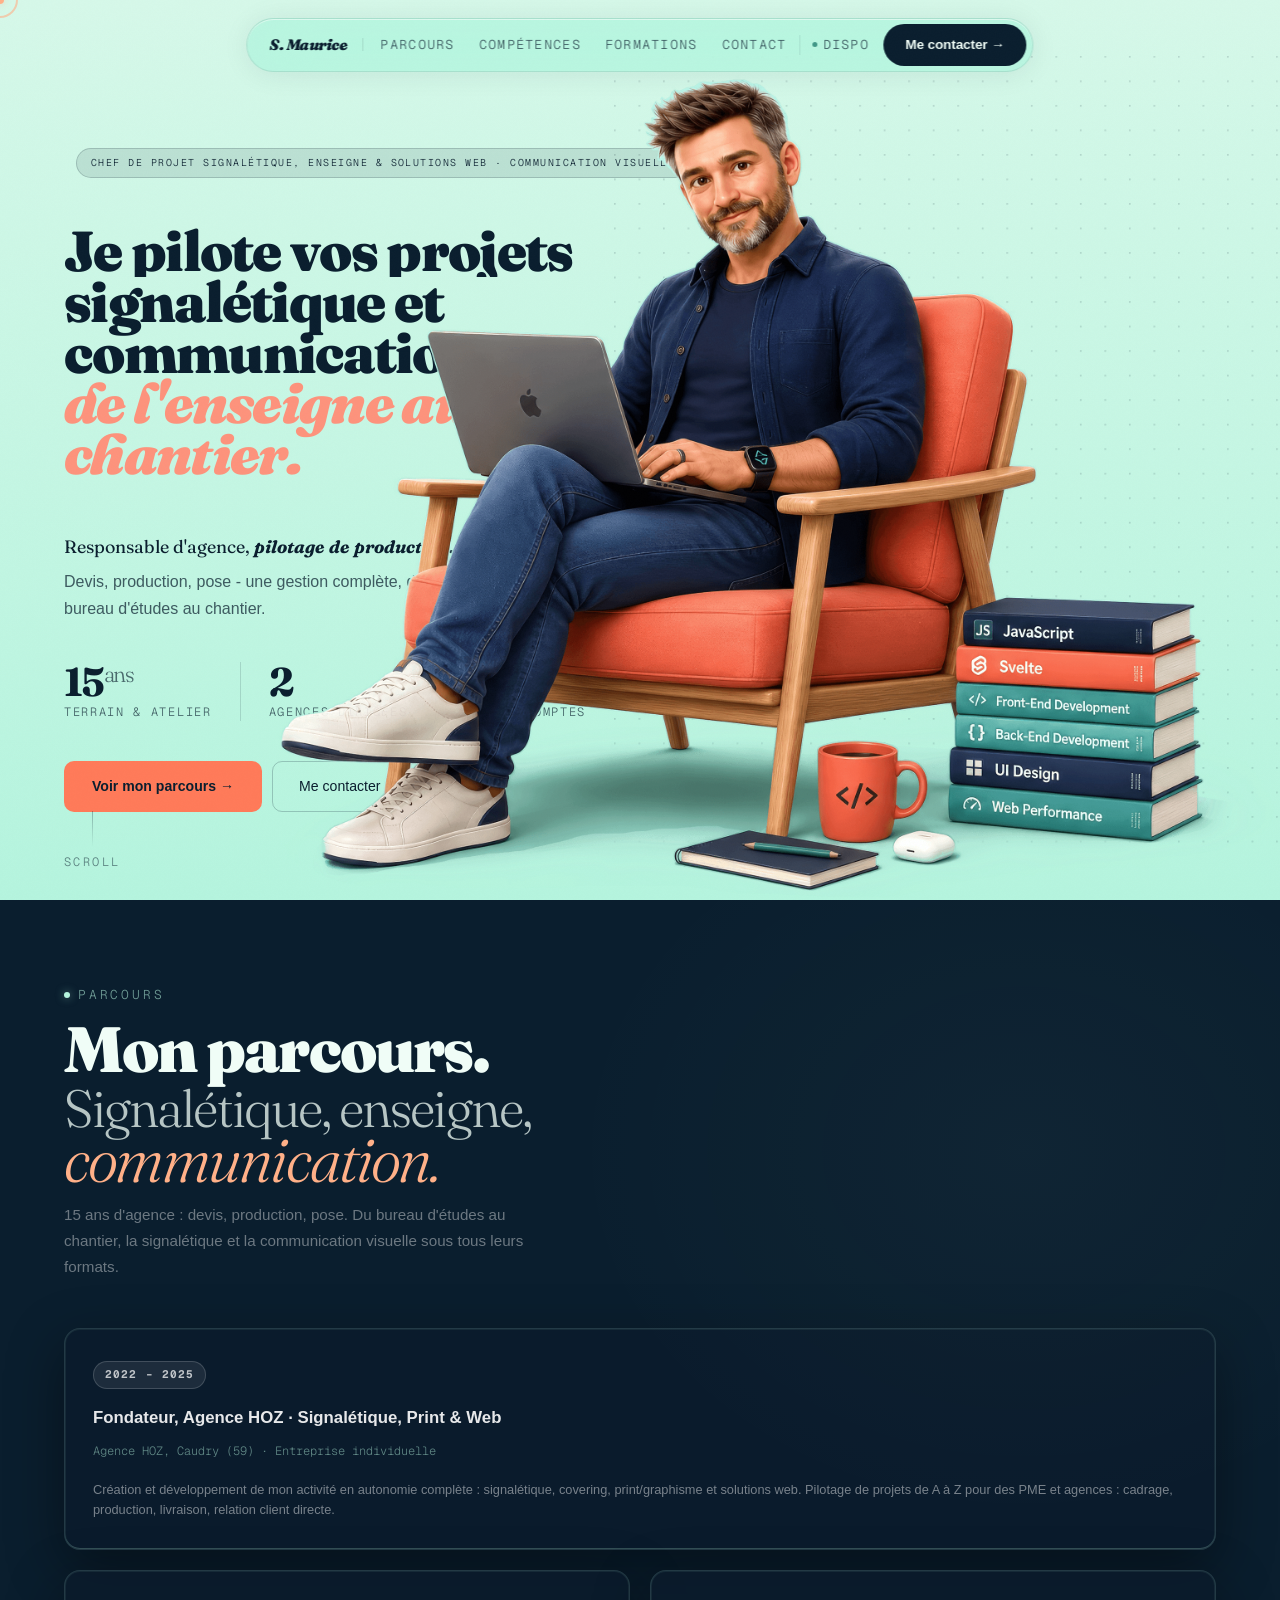
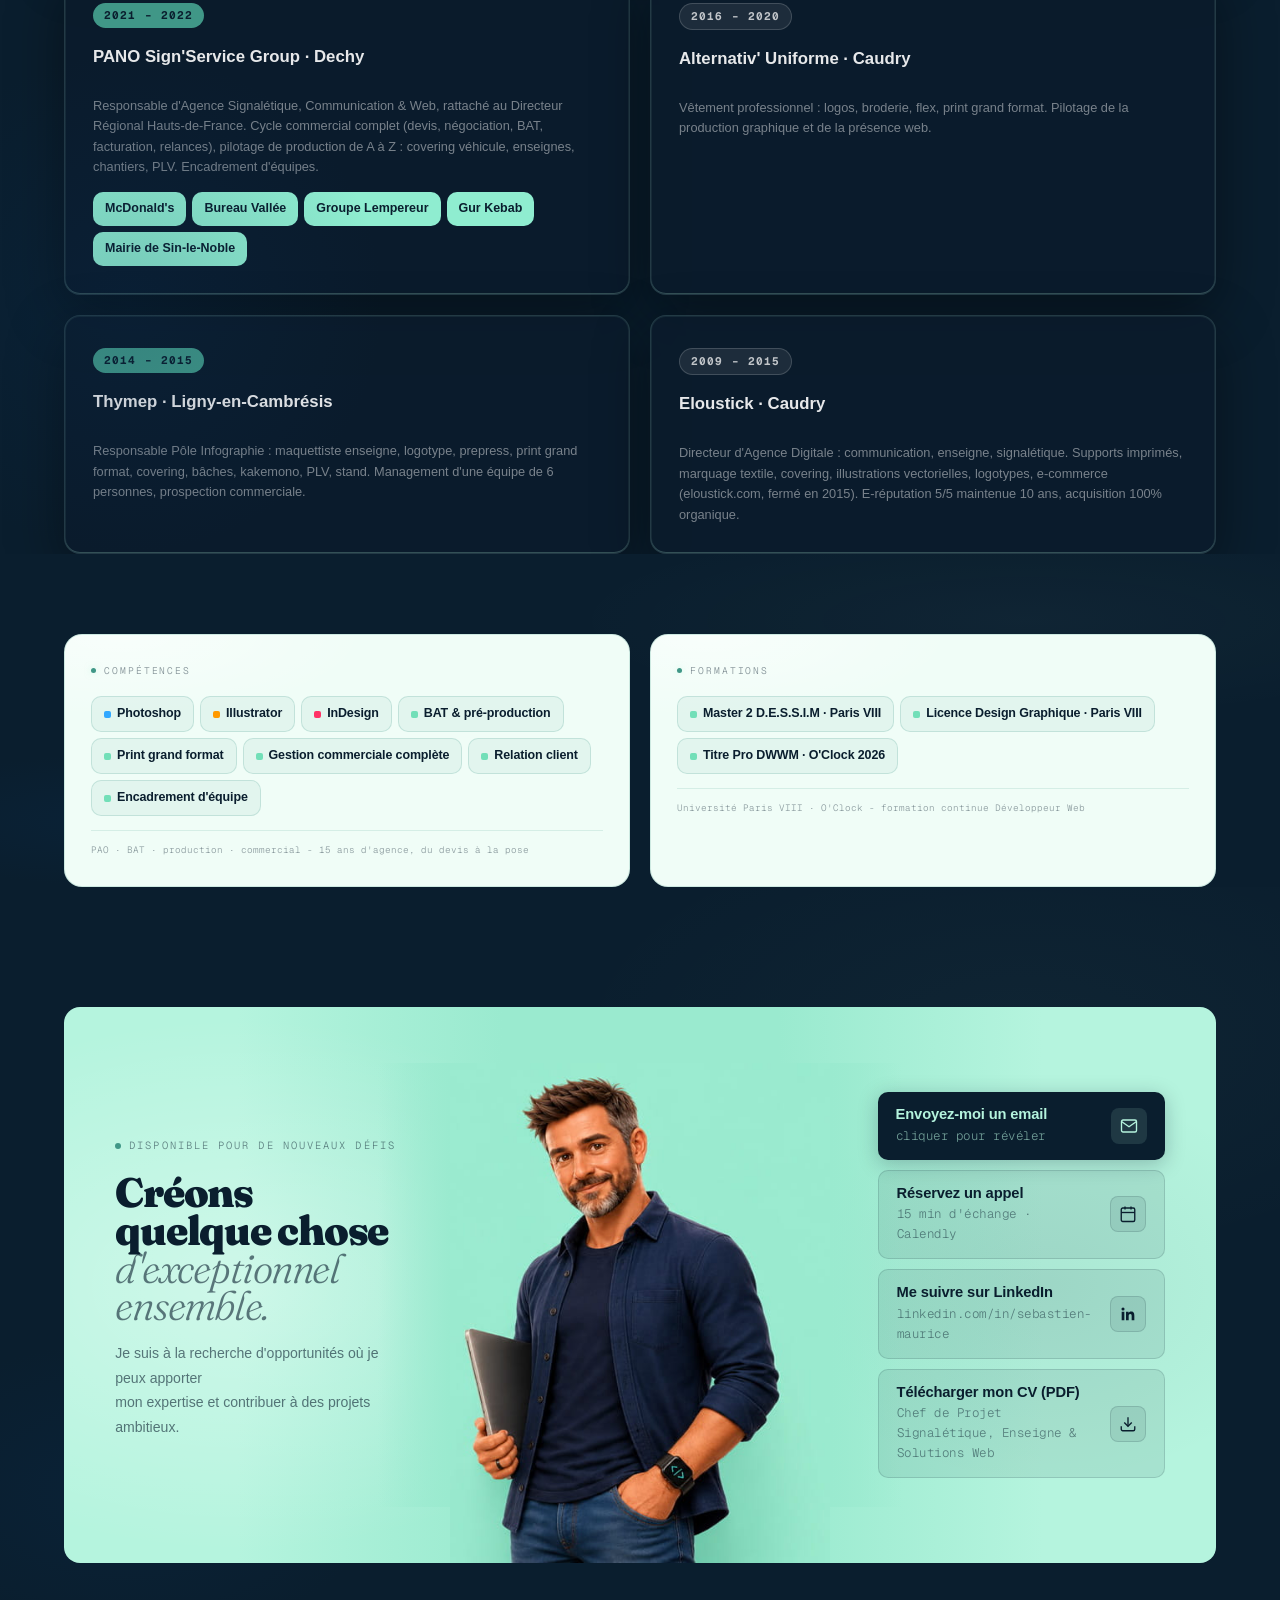
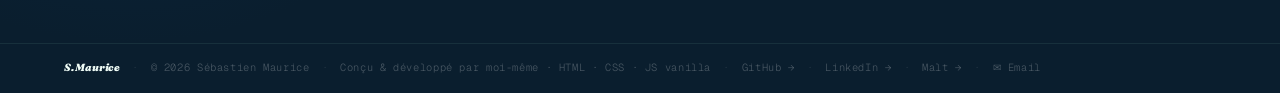
==== agence-signaletique.html @ 6d808e6e "fix: positionnement hero signaletique aligne sur pilotage/production, retrait chargé d'affaires" ====
<!DOCTYPE html>
<html lang="fr">
<head>
<meta charset="UTF-8"/>
<meta name="viewport" content="width=device-width, initial-scale=1.0"/>
<title>Sébastien Maurice · Chef de Projet Signalétique, Enseigne & Solutions Web · Communication Visuelle</title>
<meta name="description" content="Sébastien Maurice · Chef de Projet Signalétique, Enseigne & Solutions Web · Communication Visuelle"/>
<meta name="robots" content="index, follow"/>
<link rel="canonical" href="https://sebastienmaurice.github.io/agence-signaletique.html"/>
<meta property="og:type" content="website"/>
<meta property="og:url" content="https://sebastienmaurice.github.io/agence-signaletique.html"/>
<meta property="og:title" content="Sébastien Maurice · Chef de Projet Signalétique, Enseigne & Solutions Web"/>
<meta property="og:description" content="Sébastien Maurice · Chef de Projet Signalétique, Enseigne & Solutions Web · Communication Visuelle"/>
<meta property="og:image" content="https://sebastienmaurice.github.io/assets/img/hero/mint-bg-seb-dev.png"/>
<meta name="twitter:card" content="summary_large_image"/>
<meta name="twitter:title" content="Sébastien Maurice · Chef de Projet Signalétique, Enseigne & Solutions Web"/>
<meta name="twitter:description" content="Sébastien Maurice · Chef de Projet Signalétique, Enseigne & Solutions Web · Communication Visuelle"/>
<link rel="icon" type="image/x-icon" href="assets/img/favicon/favicon.ico"/>
<link rel="icon" type="image/png" sizes="32x32" href="assets/img/favicon/favicon-32x32.png"/>
<link rel="icon" type="image/png" sizes="16x16" href="assets/img/favicon/favicon-16x16.png"/>
<link rel="apple-touch-icon" sizes="180x180" href="assets/img/favicon/apple-touch-icon.png"/>
<link rel="manifest" href="assets/img/favicon/site.webmanifest"/>
<link rel="preconnect" href="https://fonts.googleapis.com"/>
<link rel="preconnect" href="https://fonts.gstatic.com" crossorigin/>
<link href="https://fonts.googleapis.com/css2?family=Fraunces:ital,opsz,wght@0,9..144,400;0,9..144,700;0,9..144,900;1,9..144,400&family=Cabinet+Grotesk:wght@400;700;900&family=Geist+Mono:wght@400;500&display=swap" rel="stylesheet"/>
<link rel="stylesheet" href="css/style.css"/>
</head>
<body>

<div id="cur"></div>
<div id="cring"></div>

<a href="#main-content" class="skip-to-content">Aller au contenu principal</a>

<nav class="sitenav" id="nav">
  <span class="nav-logo">S. Maurice</span>
  <div class="nav-sep"></div>
  <div class="nav-links" id="navLinks">
    <a href="#parcours">Parcours</a>
    <a href="#competences">Compétences</a>
    <a href="#formations">Formations</a>
    <a href="#contact">Contact</a>
  </div>
  <button class="nav-burger" id="navBurger" aria-label="Ouvrir le menu" aria-expanded="false" aria-controls="navLinks">
    <span></span><span></span><span></span>
  </button>
  <div class="nav-avail"><span class="pulse"></span>Dispo</div>
  <a href="#contact" class="nav-cta">Me contacter →</a>
</nav>

<!-- HERO -->
<section class="hero" id="top">
  <div id="main-content"></div>
  <div class="hero-inner">
    <div class="hero-l">
      <div class="hero-eyebrow">
        <span class="hero-eyebrow-dot"></span>
        <span class="hero-eyebrow-tag">Chef de Projet Signalétique, Enseigne & Solutions Web · Communication Visuelle</span>
      </div>
      <h1 class="hero-h1">
        <span class="h1-line"><span class="h1-word">Je pilote vos projets</span></span>
        <span class="h1-line"><span class="h1-word">signalétique et communication,</span></span>
        <span class="h1-line"><span class="h1-word"><em style="color:var(--color-accent-warm);font-style:italic">de l'enseigne au chantier.</em></span></span>
      </h1>
      <p class="hero-desc">
        <span class="hero-desc-lead">Responsable d'agence, <em>pilotage de production.</em></span>
        Devis, production, pose - une gestion complète, du bureau d'études au chantier.
      </p>
      <div class="hero-kpis">
        <div class="kpi"><span class="kpi-val">15<sup>ans</sup></span><span class="kpi-lbl">Terrain & atelier</span></div>
        <div class="kpi"><span class="kpi-val">2</span><span class="kpi-lbl">Agences dirigées</span></div>
        <div class="kpi"><span class="kpi-val">5<sup>+</sup></span><span class="kpi-lbl">Grands comptes</span></div>
      </div>
      <div class="hero-actions">
        <a href="#parcours" class="btn-dark">Voir mon parcours →</a>
        <a href="#contact" class="btn-outline-dark">Me contacter →</a>
      </div>
    </div>
  </div>

  <svg class="hero-circles" viewBox="0 0 760 900" xmlns="http://www.w3.org/2000/svg" preserveAspectRatio="xMidYMid meet">
    <defs><pattern id="hdots" width="28" height="28" patternUnits="userSpaceOnUse"><circle cx="1" cy="1" r=".9" fill="rgba(10,30,46,.22)"/></pattern></defs>
    <rect width="760" height="900" fill="url(#hdots)"/>
  </svg>

  <img
    src="assets/img/hero/mint-bg-seb-dev.png"
    onerror="this.src='assets/profil-seb-avril-2026.jpg'"
    alt="Sébastien Maurice, Responsable d'Agence Signalétique & Communication"
    class="hero-photo"
    fetchpriority="high"
    width="760"
    height="900"
  />
  <a href="#parcours" class="hero-scroll" aria-label="Défiler vers la section suivante"><div class="scroll-line"></div><span>Scroll</span></a>
</section>

<!-- PARCOURS -->
<section class="cv-sec" id="parcours" data-reveal>
  <div class="sec-inner">
  <div class="sec-label cv-sec-label">Parcours</div>
  <div class="cv-top">
    <div>
      <h2 class="cv-title">Mon parcours.<br><span style="font-size:.82em;font-weight:300;opacity:.75">Signalétique, enseigne,</span><br><em>communication.</em></h2>
      <p class="cv-subtitle" style="margin-top:16px">15 ans d'agence : devis, production, pose. Du bureau d'études au chantier, la signalétique et la communication visuelle sous tous leurs formats.</p>
    </div>
  </div>

  <div class="profil-bento">

    <div class="prest-card profil-bento-feature">
      <span class="prest-badge prest-badge-ink">2022 – 2025</span>
      <div class="prest-card-name">Fondateur, Agence HOZ · Signalétique, Print & Web</div>
      <div class="prest-card-sub">Agence HOZ, Caudry (59) · Entreprise individuelle</div>
      <p class="cvp-item-text" style="margin-top:10px">Création et développement de mon activité en autonomie complète : signalétique, covering, print/graphisme et solutions web. Pilotage de projets de A à Z pour des PME et agences : cadrage, production, livraison, relation client directe.</p>
    </div>

    <div class="prest-card">
      <span class="prest-badge prest-badge-mint">2021 – 2022</span>
      <div class="prest-card-name">PANO Sign'Service Group · Dechy</div>
      <p class="cvp-item-text" style="margin-top:10px">Responsable d'Agence Signalétique, Communication & Web, rattaché au Directeur Régional Hauts-de-France. Cycle commercial complet (devis, négociation, BAT, facturation, relances), pilotage de production de A à Z : covering véhicule, enseignes, chantiers, PLV. Encadrement d'équipes.</p>
      <div style="display:flex;flex-wrap:wrap;gap:6px;margin-top:14px">
        <span class="profil-account-tag">McDonald's</span><span class="profil-account-tag">Bureau Vallée</span><span class="profil-account-tag">Groupe Lempereur</span><span class="profil-account-tag">Gur Kebab</span><span class="profil-account-tag">Mairie de Sin-le-Noble</span>
      </div>
    </div>

    <div class="prest-card">
      <span class="prest-badge prest-badge-ink">2016 – 2020</span>
      <div class="prest-card-name">Alternativ' Uniforme · Caudry</div>
      <p class="cvp-item-text" style="margin-top:10px">Vêtement professionnel : logos, broderie, flex, print grand format. Pilotage de la production graphique et de la présence web.</p>
    </div>

    <div class="prest-card">
      <span class="prest-badge prest-badge-mint">2014 – 2015</span>
      <div class="prest-card-name">Thymep · Ligny-en-Cambrésis</div>
      <p class="cvp-item-text" style="margin-top:10px">Responsable Pôle Infographie : maquettiste enseigne, logotype, prepress, print grand format, covering, bâches, kakemono, PLV, stand. Management d'une équipe de 6 personnes, prospection commerciale.</p>
    </div>

    <div class="prest-card">
      <span class="prest-badge prest-badge-ink">2009 – 2015</span>
      <div class="prest-card-name">Eloustick · Caudry</div>
      <p class="cvp-item-text" style="margin-top:10px">Directeur d'Agence Digitale : communication, enseigne, signalétique. Supports imprimés, marquage textile, covering, illustrations vectorielles, logotypes, e-commerce (eloustick.com, fermé en 2015). E-réputation 5/5 maintenue 10 ans, acquisition 100% organique.</p>
    </div>

  </div>
  </div>
</section>

<!-- COMPETENCES + FORMATIONS -->
<section class="cv-sec" data-reveal>
  <div class="sec-inner">
  <div class="profil-side-by-side">
    <div class="cv-card cv-card-front" id="competences" style="grid-column:auto;grid-row:auto;">
      <div class="cvf-label">Compétences</div>
      <div class="cvf-chips">
        <span class="cvf-chip"><span class="cvf-chip-dot" style="background:#31A8FF"></span>Photoshop</span>
        <span class="cvf-chip"><span class="cvf-chip-dot" style="background:#FF9A00"></span>Illustrator</span>
        <span class="cvf-chip"><span class="cvf-chip-dot" style="background:#FF3366"></span>InDesign</span>
        <span class="cvf-chip"><span class="cvf-chip-dot" style="background:var(--mint-400)"></span>BAT & pré-production</span>
        <span class="cvf-chip"><span class="cvf-chip-dot" style="background:var(--mint-400)"></span>Print grand format</span>
        <span class="cvf-chip"><span class="cvf-chip-dot" style="background:var(--mint-400)"></span>Gestion commerciale complète</span>
        <span class="cvf-chip"><span class="cvf-chip-dot" style="background:var(--mint-400)"></span>Relation client</span>
        <span class="cvf-chip"><span class="cvf-chip-dot" style="background:var(--mint-400)"></span>Encadrement d'équipe</span>
      </div>
      <div class="cvf-note">PAO · BAT · production · commercial - 15 ans d'agence, du devis à la pose</div>
    </div>
    <div class="cv-card cv-card-front" id="formations" style="grid-column:auto;grid-row:auto;">
      <div class="cvf-label">Formations</div>
      <div class="cvf-chips">
        <span class="cvf-chip"><span class="cvf-chip-dot" style="background:var(--mint-400)"></span>Master 2 D.E.S.S.I.M · Paris VIII</span>
        <span class="cvf-chip"><span class="cvf-chip-dot" style="background:var(--mint-400)"></span>Licence Design Graphique · Paris VIII</span>
        <span class="cvf-chip"><span class="cvf-chip-dot" style="background:var(--mint-400)"></span>Titre Pro DWWM · O'Clock 2026</span>
      </div>
      <div class="cvf-note">Université Paris VIII · O'Clock - formation continue Développeur Web</div>
    </div>
  </div>
  </div>
</section>

<!-- CONTACT -->
<section class="cv-sec" data-reveal>
  <div class="sec-inner">
  <div class="cv-bottom-bar" id="contact">
    <div class="cvb-left">
      <div class="cvb-label"><span class="cvb-label-dot"></span>Disponible pour de nouveaux défis</div>
      <h2 class="cvb-title">Créons quelque chose<br><em>d'exceptionnel ensemble.</em></h2>
      <p class="cvb-desc">Je suis à la recherche d'opportunités où je peux apporter<br>mon expertise et contribuer à des projets ambitieux.</p>
    </div>
    <div class="cvb-sep-area">
      <img class="cvb-img" src="assets/img/contact/img-contact-banner.jpg" alt="Sébastien Maurice" loading="lazy">
    </div>
    <div class="cvb-cards">
      <a href="#" class="cvb-card cvb-card-mint" id="emailBtn">
        <div class="cvb-card-content"><div class="cvb-card-title">Envoyez-moi un email</div><div class="cvb-card-sub" id="emailDisplay">cliquer pour révéler</div></div>
        <div class="cvb-card-icon"><svg width="18" height="18" viewBox="0 0 24 24" fill="none" stroke="currentColor" stroke-width="1.8"><path d="M4 4h16c1.1 0 2 .9 2 2v12c0 1.1-.9 2-2 2H4c-1.1 0-2-.9-2-2V6c0-1.1.9-2 2-2z"/><polyline points="22,6 12,13 2,6"/></svg></div>
      </a>
      <a href="https://calendly.com/sebastienmaurice/prise-de-contact" target="_blank" rel="noopener" class="cvb-card cvb-card-dark">
        <div class="cvb-card-content"><div class="cvb-card-title">Réservez un appel</div><div class="cvb-card-sub">15 min d'échange · Calendly</div></div>
        <div class="cvb-card-icon"><svg width="18" height="18" viewBox="0 0 24 24" fill="none" stroke="currentColor" stroke-width="1.8"><rect x="3" y="4" width="18" height="18" rx="2"/><line x1="16" y1="2" x2="16" y2="6"/><line x1="8" y1="2" x2="8" y2="6"/><line x1="3" y1="10" x2="21" y2="10"/></svg></div>
      </a>
      <a href="https://www.linkedin.com/in/sebastien-maurice/" target="_blank" rel="noopener" class="cvb-card cvb-card-dark">
        <div class="cvb-card-content"><div class="cvb-card-title">Me suivre sur LinkedIn</div><div class="cvb-card-sub">linkedin.com/in/sebastien-maurice</div></div>
        <div class="cvb-card-icon"><svg width="18" height="18" viewBox="0 0 24 24" fill="currentColor"><path d="M20.45 20.45h-3.56v-5.57c0-1.33-.02-3.03-1.85-3.03-1.85 0-2.14 1.45-2.14 2.94v5.66H9.34V9h3.41v1.56h.05c.48-.9 1.64-1.85 3.37-1.85 3.6 0 4.27 2.37 4.27 5.46v6.28zM5.34 7.43a2.07 2.07 0 1 1 0-4.14 2.07 2.07 0 0 1 0 4.14zM7.12 20.45H3.56V9h3.56v11.45z"/></svg></div>
      </a>
      <!-- Remplacer par le CV chargé d'affaires signalétique quand il existera -->
      <a href="assets/cv/cv-sebastien-maurice-chef-de-projet.pdf" download class="cvb-card cvb-card-dark">
        <div class="cvb-card-content"><div class="cvb-card-title">Télécharger mon CV (PDF)</div><div class="cvb-card-sub">Chef de Projet Signalétique, Enseigne & Solutions Web</div></div>
        <div class="cvb-card-icon"><svg width="18" height="18" viewBox="0 0 24 24" fill="none" stroke="currentColor" stroke-width="1.8"><path d="M21 15v4a2 2 0 0 1-2 2H5a2 2 0 0 1-2-2v-4"/><polyline points="7 10 12 15 17 10"/><line x1="12" y1="15" x2="12" y2="3"/></svg></div>
      </a>
    </div>
  </div>
  </div>
</section>

<!-- FOOTER -->
<footer class="site-footer">
  <div class="ft-bottom">
    <span class="ft-logo">S. Maurice</span>
    <span class="ft-sep-dot">·</span>
    <span>© 2026 Sébastien Maurice</span>
    <span class="ft-sep-dot">·</span>
    <span>Conçu &amp; développé par moi-même · HTML · CSS · JS vanilla</span>
    <span class="ft-sep-dot">·</span>
    <a href="https://github.com/sebastienmaurice" target="_blank" rel="noopener">GitHub →</a>
    <span class="ft-sep-dot">·</span>
    <a href="https://www.linkedin.com/in/sebastien-maurice/" target="_blank" rel="noopener">LinkedIn →</a>
    <span class="ft-sep-dot">·</span>
    <a href="https://www.malt.fr/profile/semauri" target="_blank" rel="noopener">Malt →</a>
    <span class="ft-sep-dot">·</span>
    <a href="#" id="ftEmailBtn">✉ Email</a>
  </div>
</footer>

<script src="js/main.js"></script>
</body>
</html>
---- css/style.css ----
/* =============================================
   PORTFOLIO - Sébastien Maurice
   style.css - v7.3 - 2026
============================================= */

/* RESET & BASE */
*,
*::before,
*::after {
  margin: 0;
  padding: 0;
  box-sizing: border-box;
}
img,
video {
  display: block;
  max-width: 100%;
}
a {
  color: inherit;
  text-decoration: none;
}
:where(a, button, [role="button"], [tabindex]):focus-visible {
  outline: 2px solid var(--color-accent);
  outline-offset: 3px;
  border-radius: var(--r-xs);
}
.b-card:focus-visible,
.b-card-proj:focus-visible {
  outline: 1px solid var(--border-dark-hi);
  outline-offset: 2px;
}
button {
  font: inherit;
  background: none;
  border: none;
  cursor: none;
}
ul {
  list-style: none;
}
p,
li {
  cursor: auto;
}
html {
  scroll-behavior: smooth;
}
@media (prefers-reduced-motion: reduce) {
  *,
  *::before,
  *::after {
    animation-duration: 0.01ms !important;
    animation-iteration-count: 1 !important;
    transition-duration: 0.01ms !important;
    scroll-behavior: auto !important;
  }
  /* Filet de sécurité : éléments révélés au scroll restent visibles
     même sans animation (et si le JS d'observation ne s'exécute pas) */
  [data-reveal] {
    opacity: 1 !important;
    transform: none !important;
  }
}

.skip-to-content {
  position: fixed;
  top: -100px;
  left: 50%;
  transform: translateX(-50%);
  background: var(--coral-accent);
  color: var(--dark);
  font-family: var(--f-disp);
  font-size: 0.85rem;
  font-weight: 700;
  padding: 10px 24px;
  border-radius: 100px;
  z-index: 999999;
  transition: top 0.2s;
  white-space: nowrap;
}
.skip-to-content:focus {
  top: 12px;
}

:root {
  --mint-100: #d6f8e9;
  --mint-200: #b5f4de;
  --mint-300: #8fedd0;
  --mint-400: #72dfb8;
  --mint-600: #409787;
  --coral-300: #ffb088;
  --coral-400: #fd937c;
  --coral-500: #ff7a59;
  --ink-50: #f2f2f2;
  --ink-100: #fdfdfd;
  --ink-700: #0d2f47;
  --ink-800: #0d1e2d;
  --ink-900: #0a1e2e;
  --color-bg: var(--mint-200);
  --color-surface: #f0fdf7;
  --color-text: var(--ink-900);
  --color-primary: var(--mint-200);
  --color-primary-strong: var(--mint-600);
  --color-accent: var(--coral-500);
  --color-accent-soft: var(--coral-300);
  --color-accent-warm: var(--coral-400);
  --color-info: #4a90d9;
  --color-warning: #f5c842;
  --color-success: var(--mint-600);
  --color-hover: var(--mint-300);
  --color-border: rgba(10, 30, 46, 0.15);
  --surface-elev: rgba(255, 255, 255, 0.06);
  --border-dark: rgba(181, 244, 222, 0.14);
  --border-dark-hi: rgba(181, 244, 222, 0.55);
  --surface-dark-zone: var(--ink-900);
  --f-disp: "Cabinet Grotesk", sans-serif;
  --f-serif: "Fraunces", Georgia, serif;
  --f-mono: "Geist Mono", ui-monospace, monospace;
  --ease: cubic-bezier(0.16, 1, 0.3, 1);
  --d-fast: 180ms;
  --d-base: 280ms;
  --d-slow: 480ms;
  --r: 16px;
  --r-sm: 10px;
  --r-xs: 6px;
  --gap-section: 20px;
  --gap-bento: 16px;
  --stat-mint: #b5f4de;
  --stat-coral: #ffb088;
  --stat-sky: #93c5fd;
  --stat-sand: #fde68a;
  --mint: var(--color-primary);
  --mint-title: var(--mint-400);
  --coral-accent: var(--color-accent-soft);
  --dark: var(--color-text);
  --light: var(--color-surface);
  --card-bg: var(--ink-800);
  --green-accent: var(--color-success);
}
body {
  font-family: var(--f-disp);
  font-weight: 300;
  overflow-x: hidden;
  cursor: none;
  line-height: 1.6;
  background: var(--dark);
}
body::after {
  content: "";
  position: fixed;
  inset: 0;
  z-index: 9998;
  pointer-events: none;
  opacity: 0.018;
  background-image: url("data:image/svg+xml,%3Csvg xmlns='http://www.w3.org/2000/svg'%3E%3Cfilter id='n'%3E%3CfeTurbulence type='fractalNoise' baseFrequency='.72' numOctaves='4' stitchTiles='stitch'/%3E%3C/filter%3E%3Crect width='100%25' height='100%25' filter='url(%23n)'/%3E%3C/svg%3E");
  background-size: 220px;
}

/* CURSOR */
#cur,
#cring {
  position: fixed;
  top: 0;
  left: 0;
  pointer-events: none;
  border-radius: 50%;
  will-change: transform;
  z-index: 99999;
}
#cur {
  width: 8px;
  height: 8px;
  margin: -4px 0 0 -4px;
  background: var(--coral-accent);
  box-shadow: 0 0 8px rgba(255, 176, 136, 0.5);
  transition:
    width 0.15s var(--ease),
    height 0.15s var(--ease),
    background 0.2s,
    margin 0.15s var(--ease);
}
#cring {
  width: 36px;
  height: 36px;
  margin: -18px 0 0 -18px;
  border: 2px solid rgba(255, 176, 136, 0.6);
  z-index: 99998;
  transition:
    width 0.4s var(--ease),
    height 0.4s var(--ease),
    border-color 0.3s,
    margin 0.4s var(--ease);
  background: transparent;
}
#cring.near {
  width: 44px;
  height: 44px;
  margin: -22px 0 0 -22px;
  border-color: rgba(143, 237, 208, 0.55);
  background: rgba(143, 237, 208, 0.04);
}
#cring.lg {
  width: 50px;
  height: 50px;
  margin: -25px 0 0 -25px;
}
#cur.on-btn {
  background: rgba(255, 255, 255, 0.92);
  box-shadow: 0 0 10px rgba(255, 255, 255, 0.3);
  width: 10px;
  height: 10px;
  margin: -5px 0 0 -5px;
}
#cring.on-btn {
  border-color: rgba(255, 255, 255, 0.6);
}
.in-bento #cur {
  background: var(--mint);
  box-shadow: 0 0 10px rgba(181, 244, 222, 0.8);
}
.in-bento #cring {
  border-color: rgba(181, 244, 222, 0.8);
}
@media (pointer: coarse) {
  body,
  button {
    cursor: auto;
  }
  #cur,
  #cring {
    display: none;
  }
}

/* NAV */
nav.sitenav {
  position: fixed;
  top: 18px;
  left: 50%;
  transform: translateX(-50%);
  z-index: 1000;
  display: flex;
  align-items: center;
  gap: 0;
  background: rgba(181, 244, 222, 0.82);
  backdrop-filter: blur(28px) saturate(160%);
  border: 1px solid rgba(10, 30, 46, 0.1);
  border-radius: 100px;
  padding: 5px 6px 5px 22px;
  box-shadow:
    0 2px 28px rgba(10, 30, 46, 0.08),
    inset 0 1px 0 rgba(255, 255, 255, 0.5);
  white-space: nowrap;
  transition: all 320ms cubic-bezier(0.16, 1, 0.3, 1);
}
nav.sitenav.solid {
  box-shadow:
    0 8px 40px rgba(10, 30, 46, 0.12),
    inset 0 1px 0 rgba(255, 255, 255, 0.6);
  background: rgba(181, 244, 222, 0.96);
}
.nav-logo {
  font-family: var(--f-serif);
  font-weight: 900;
  font-size: 0.95rem;
  letter-spacing: -0.03em;
  margin-right: 10px;
  font-style: italic;
  color: var(--dark);
}
.nav-sep {
  width: 1px;
  height: 13px;
  background: rgba(10, 30, 46, 0.12);
  margin: 0 5px;
}
.nav-links {
  display: flex;
}
.nav-links a {
  font-family: var(--f-mono);
  font-size: 0.8rem;
  color: rgba(10, 30, 46, 0.75);
  letter-spacing: 0.1em;
  text-transform: uppercase;
  padding: 8px 12px;
  border-radius: 100px;
  transition: color 0.2s;
}
.nav-links a:hover {
  color: var(--dark);
}
.nav-avail {
  display: flex;
  align-items: center;
  gap: 6px;
  font-family: var(--f-mono);
  font-size: 0.8rem;
  color: rgba(10, 30, 46, 0.75);
  letter-spacing: 0.1em;
  text-transform: uppercase;
  padding: 0 6px 0 12px;
  border-left: 1px solid rgba(10, 30, 46, 0.1);
}
.pulse {
  width: 5px;
  height: 5px;
  border-radius: 50%;
  background: var(--green-accent);
  animation: pulse-nav 2.4s ease infinite;
  flex-shrink: 0;
}
@keyframes pulse-nav {
  0% {
    box-shadow: 0 0 0 0 rgba(64, 151, 135, 0.5);
  }
  70% {
    box-shadow: 0 0 0 6px rgba(64, 151, 135, 0);
  }
  100% {
    box-shadow: 0 0 0 0 rgba(64, 151, 135, 0);
  }
}
.nav-cta {
  font-family: var(--f-disp);
  font-size: 0.85rem;
  font-weight: 800;
  color: var(--light);
  background: var(--dark);
  padding: 10px 22px;
  border-radius: 100px;
  margin-left: 8px;
  transition:
    background 0.3s,
    transform 0.3s var(--ease),
    box-shadow 0.3s;
  letter-spacing: -0.01em;
  cursor: none;
}
.nav-cta:hover {
  background: #0d2f47;
  transform: scale(1.04);
  box-shadow: 0 8px 24px rgba(10, 30, 46, 0.28);
}
nav.sitenav .nav-logo,
nav.sitenav .nav-links a,
nav.sitenav .nav-avail,
nav.sitenav .nav-sep {
  transition: color 320ms cubic-bezier(0.16, 1, 0.3, 1), background 320ms cubic-bezier(0.16, 1, 0.3, 1), border-color 320ms cubic-bezier(0.16, 1, 0.3, 1);
}
nav.sitenav .nav-cta {
  transition: background 320ms cubic-bezier(0.16, 1, 0.3, 1), color 320ms cubic-bezier(0.16, 1, 0.3, 1), box-shadow 320ms cubic-bezier(0.16, 1, 0.3, 1), transform 0.3s var(--ease);
}
/* ── Nav adaptive · section bg ── */
nav.sitenav.nav-on-dark {
  background: rgba(10, 30, 46, 0.72);
  backdrop-filter: blur(28px) saturate(160%);
  border-color: rgba(181, 244, 222, 0.12);
  box-shadow:
    0 2px 28px rgba(0, 0, 0, 0.28),
    inset 0 1px 0 rgba(181, 244, 222, 0.07);
}
nav.sitenav.nav-on-dark .nav-logo,
nav.sitenav.nav-on-dark .nav-links a,
nav.sitenav.nav-on-dark .nav-avail {
  color: var(--mint-300);
}
nav.sitenav.nav-on-dark .nav-links a:hover {
  color: var(--mint-200);
}
nav.sitenav.nav-on-dark .nav-sep {
  background: rgba(143, 237, 208, 0.2);
}
nav.sitenav.nav-on-dark .nav-avail {
  border-left-color: rgba(143, 237, 208, 0.2);
}
nav.sitenav.nav-on-dark .nav-cta {
  background: var(--mint-400);
  color: var(--ink-900);
  box-shadow: 0 4px 16px rgba(114, 223, 184, 0.25);
}
nav.sitenav.nav-on-dark .nav-cta:hover {
  background: var(--mint-300);
  box-shadow: 0 8px 24px rgba(114, 223, 184, 0.4);
}

/* ── Nav burger (mobile) ── */
.nav-burger {
  display: none;
  flex-direction: column;
  justify-content: center;
  align-items: center;
  gap: 4px;
  width: 34px;
  height: 34px;
  background: none;
  border: none;
  cursor: pointer;
  position: relative;
  margin: 0 2px;
}
.nav-burger span {
  display: block;
  width: 18px;
  height: 2px;
  border-radius: 2px;
  background: rgba(10, 30, 46, 0.75);
  transition: transform 0.3s var(--ease), opacity 0.2s, background 320ms cubic-bezier(0.16, 1, 0.3, 1);
}
nav.sitenav.nav-on-dark .nav-burger span {
  background: var(--mint-300);
}
nav.sitenav.nav-open .nav-burger span:nth-child(1) {
  transform: translateY(6px) rotate(45deg);
}
nav.sitenav.nav-open .nav-burger span:nth-child(2) {
  opacity: 0;
}
nav.sitenav.nav-open .nav-burger span:nth-child(3) {
  transform: translateY(-6px) rotate(-45deg);
}
@keyframes navPanelIn {
  from {
    opacity: 0;
    transform: translateX(-50%) translateY(-8px);
  }
  to {
    opacity: 1;
    transform: translateX(-50%) translateY(0);
  }
}

/* HERO */
.hero {
  min-height: 100svh;
  position: relative;
  overflow: hidden;
  display: flex;
  align-items: stretch;
  background: linear-gradient(180deg, #d6f8e9 0%, #b5f4de 100%);
}
.hero-inner {
  width: 100%;
  max-width: 1600px;
  margin: 0 auto;
  display: grid;
  grid-template-columns: 48% 52%;
  position: relative;
  z-index: 1;
  padding: 0 0 0 clamp(24px, 5vw, 80px);
}
.hero-l {
  display: flex;
  flex-direction: column;
  justify-content: center;
  padding: 140px clamp(20px, 2vw, 40px) 80px 0;
  position: relative;
  z-index: 2;
}
.hero-eyebrow {
  display: flex;
  align-items: center;
  gap: 12px;
  margin-bottom: 48px;
  opacity: 0;
  animation: h-fadeUp 0.8s var(--ease) 0.08s forwards;
}
.hero-eyebrow-tag {
  font-family: var(--f-mono);
  font-size: 0.62rem;
  letter-spacing: 0.15em;
  text-transform: uppercase;
  color: var(--dark);
  padding: 6px 14px;
  background: rgba(10, 30, 46, 0.1);
  border: 1px solid rgba(10, 30, 46, 0.18);
  border-radius: 100px;
  white-space: nowrap;
}
.hero-eyebrow-dot {
  width: 6px;
  height: 6px;
  border-radius: 50%;
  background: var(--green-accent);
  box-shadow: 0 0 0 0 rgba(64, 151, 135, 0.5);
  animation: pulse-nav 2.4s ease infinite;
}
.hero-h1 {
  font-family: var(--f-serif);
  font-size: clamp(2.6rem, 4.4vw, 5.8rem);
  font-weight: 900;
  line-height: 0.9;
  letter-spacing: -0.03em;
  margin-bottom: 28px;
  color: var(--dark);
}
.hero-subhead-bar {
  display: block;
  width: 44px;
  height: 3px;
  background: var(--color-accent);
  border-radius: 2px;
  margin-top: 16px;
}
.h1-line {
  display: block;
  overflow: hidden;
}
.h1-word {
  display: inline-block;
  transform: translateY(110%);
  opacity: 0;
  animation: h-slideUp 0.9s var(--ease) forwards;
}
.h1-line:nth-child(1) .h1-word {
  animation-delay: 0.2s;
}
.h1-line:nth-child(2) .h1-word {
  animation-delay: 0.32s;
}
.h1-line:nth-child(3) .h1-word {
  animation-delay: 0.44s;
}
.hero-subhead {
  font-family: var(--f-serif);
  font-size: clamp(1.6rem, 2.6vw, 2.8rem);
  font-weight: 400;
  font-style: normal;
  color: var(--dark);
  margin-bottom: 0;
  opacity: 0;
  animation: h-fadeUp 0.8s var(--ease) 0.52s forwards;
}
.hero-subhead em {
  font-style: italic;
  font-weight: 300;
}
.hero-desc {
  font-family: var(--f-disp);
  font-size: 1rem;
  font-weight: 300;
  color: rgba(10, 30, 46, 0.72);
  line-height: 1.7;
  max-width: 400px;
  margin-top: 24px;
  margin-bottom: 40px;
  opacity: 0;
  animation: h-fadeUp 0.8s var(--ease) 0.62s forwards;
}
.hero-desc-lead {
  font-family: var(--f-serif);
  font-size: clamp(1.05rem, 1.4vw, 1.25rem);
  font-weight: 400;
  color: var(--dark);
  display: block;
  margin-bottom: 6px;
}
.hero-desc strong {
  font-weight: 700;
  color: var(--dark);
}
.hero-desc-lead em {
  font-style: italic;
  font-weight: 700;
}
@keyframes h-slideUp {
  to {
    transform: translateY(0);
    opacity: 1;
  }
}
@keyframes h-fadeUp {
  from {
    transform: translateY(14px);
    opacity: 0;
  }
  to {
    transform: translateY(0);
    opacity: 1;
  }
}
.hero-kpis {
  display: flex;
  align-items: stretch;
  margin-bottom: 40px;
  opacity: 0;
  animation: h-fadeUp 0.8s var(--ease) 0.38s forwards;
}
.kpi {
  display: flex;
  flex-direction: column;
  gap: 2px;
  padding: 0 28px 0 0;
}
.kpi + .kpi {
  padding-left: 28px;
  border-left: 1px solid rgba(10, 30, 46, 0.14);
}
.kpi-val {
  font-family: var(--f-serif);
  font-size: 2.5rem;
  font-weight: 700;
  line-height: 1;
  letter-spacing: -0.04em;
  color: var(--dark);
}
.kpi-val sup {
  font-size: 0.55em;
  color: rgba(10, 30, 46, 0.65);
  vertical-align: super;
  font-weight: 300;
}
.kpi-lbl {
  font-family: var(--f-mono);
  font-size: 0.75rem;
  color: rgba(10, 30, 46, 0.7);
  letter-spacing: 0.14em;
  text-transform: uppercase;
  line-height: 1.4;
}
.hero-actions {
  display: flex;
  gap: 10px;
  flex-wrap: wrap;
  align-items: center;
  opacity: 0;
  animation: h-fadeUp 0.8s var(--ease) 0.66s forwards;
}
.btn-dark {
  display: inline-flex;
  align-items: center;
  gap: 10px;
  font-family: var(--f-disp);
  font-size: 0.88rem;
  font-weight: 700;
  padding: 14px 28px;
  background: var(--color-accent);
  color: var(--ink-900);
  border-radius: var(--r-sm);
  cursor: none;
  position: relative;
  overflow: hidden;
  transition:
    transform 0.35s var(--ease),
    box-shadow 0.35s;
}
.btn-dark:hover {
  transform: translateY(-3px);
  box-shadow: 0 14px 44px rgba(255, 122, 89, 0.35);
}
.btn-outline-dark {
  display: inline-flex;
  align-items: center;
  gap: 9px;
  font-family: var(--f-disp);
  font-size: 0.88rem;
  font-weight: 500;
  padding: 13px 26px;
  background: transparent;
  color: var(--dark);
  border: 1.5px solid rgba(10, 30, 46, 0.22);
  border-radius: var(--r-sm);
  cursor: none;
  transition:
    border-color 0.3s,
    background 0.3s,
    transform 0.3s var(--ease);
}
.btn-outline-dark:hover {
  border-color: var(--dark);
  background: rgba(10, 30, 46, 0.07);
  transform: translateY(-3px);
  box-shadow: 0 14px 44px rgba(10, 30, 46, 0.12);
}
.hero-circles {
  position: absolute;
  top: 0;
  right: 0;
  width: 52%;
  height: 100%;
  z-index: 0;
  pointer-events: none;
  opacity: 1;
  overflow: visible;
}
.hero-photo {
  position: absolute;
  bottom: 0;
  right: 0;
  height: calc(100svh - 70px);
  width: auto;
  max-width: none;
  object-fit: contain;
  object-position: bottom right;
  filter: contrast(1.02) saturate(0.92) brightness(1.02);
  z-index: 3;
  pointer-events: none;
  animation: h-photoIn 1.2s var(--ease) 0.25s both;
}
@keyframes h-photoIn {
  from {
    opacity: 0;
    transform: translateY(20px);
  }
  to {
    opacity: 1;
    transform: translateY(0);
  }
}
.hero-float {
  position: absolute;
  z-index: 3;
  font-family: var(--f-mono);
  font-size: 0.72rem;
  color: rgba(10, 30, 46, 0.75);
  line-height: 1.8;
  animation: h-fadeUp 1s var(--ease) both;
  pointer-events: none;
}
.hero-float .kw {
  color: #0a5a2a;
  font-weight: 500;
}
.hero-float .str {
  color: #0a4a6e;
}
.hero-float-icon {
  position: absolute;
  z-index: 3;
  font-family: var(--f-mono);
  font-weight: 600;
  font-size: 0.8rem;
  color: rgba(10, 30, 46, 0.7);
  padding: 6px 12px;
  border-radius: 8px;
  background: rgba(255, 255, 255, 0.25);
  animation: h-fadeUp 1s var(--ease) both;
  pointer-events: none;
}
.hero-scroll {
  position: absolute;
  bottom: 28px;
  left: clamp(24px, 5vw, 80px);
  display: flex;
  flex-direction: column;
  align-items: center;
  gap: 6px;
  font-family: var(--f-mono);
  font-size: 0.75rem;
  letter-spacing: 0.2em;
  text-transform: uppercase;
  color: rgba(10, 30, 46, 0.55);
  text-decoration: none;
  z-index: 5;
  animation: h-fadeUp 1s var(--ease) 1.1s both;
  transition: color 0.2s, gap 0.2s;
}
.hero-scroll:hover {
  color: rgba(10, 30, 46, 0.85);
  gap: 10px;
}
.scroll-line {
  width: 1px;
  height: 36px;
  background: linear-gradient(to bottom, rgba(10, 30, 46, 0.3), transparent);
  animation: scroll-drop 1.8s ease-in-out infinite;
}
@keyframes scroll-drop {
  0% {
    transform: scaleY(0);
    transform-origin: top;
  }
  50% {
    transform: scaleY(1);
    transform-origin: top;
  }
  51% {
    transform-origin: bottom;
  }
  100% {
    transform: scaleY(0);
    transform-origin: bottom;
  }
}

/* BENTO */
.bento-section {
  position: relative;
  width: 100%;
  min-height: 100vh;
  height: auto;
  display: flex;
  flex-direction: column;
  overflow: visible;
  background: linear-gradient(180deg, #0f2d45 0%, #0c2538 100%);
}
.bento-section {
  --bg: var(--color-text);
  --accent: var(--color-primary);
  --text: var(--color-surface);
  --text-muted: #7a9aaf;
  --text-dim: #4d6a7e;
  --card-bg: rgba(11, 28, 44, 0.8);
  --radius: var(--r);
  --gap: var(--gap-bento);
  --tag-bg: rgba(181, 244, 222, 0.18);
  --tag-border: rgba(181, 244, 222, 0.38);
  color: var(--text);
  font-family: var(--f-disp);
}
.b-inner {
  position: relative;
  z-index: 1;
  width: 100%;
  max-width: 1600px;
  margin: 0 auto;
  display: flex;
  flex-direction: column;
  padding: 56px clamp(24px, 5vw, 80px) 60px;
  gap: var(--gap);
}
.b-top-zone {
  display: grid;
  grid-template-columns: 1fr 1.18fr;
  gap: var(--gap);
  min-height: 520px;
}
.b-left-col {
  display: flex;
  flex-direction: column;
  gap: var(--gap);
}
.b-mini-bento {
  flex: 1;
  display: grid;
  grid-template-columns: 1fr 1fr;
  grid-template-rows: 160px 1fr;
  gap: var(--gap);
  min-height: 340px;
}
.b-bottom-row {
  position: relative;
  height: 320px;
  flex-shrink: 0;
  overflow: hidden;
}
.b-carousel-track-wrap {
  width: 100%;
  height: 100%;
  overflow: hidden;
  border-radius: var(--radius);
}
.b-carousel-track {
  display: flex;
  gap: var(--gap);
  height: 100%;
  transition: transform 0.55s cubic-bezier(0.16, 1, 0.3, 1);
  will-change: transform;
}
.b-carousel-track .b-card-proj {
  flex: 0 0 calc(25% - 12px);
  min-width: calc(25% - 12px);
  height: 100%;
}
.b-carousel-nav {
  position: absolute;
  top: 50%;
  transform: translateY(-50%);
  z-index: 10;
  display: flex;
  align-items: center;
  justify-content: center;
  width: 36px;
  height: 36px;
  border-radius: 50%;
  background: rgba(10, 20, 32, 0.75);
  backdrop-filter: blur(12px);
  border: 1px solid rgba(181, 244, 222, 0.22);
  color: var(--accent);
  cursor: pointer;
  transition:
    background 0.2s,
    border-color 0.2s,
    transform 0.2s;
  font-size: 13px;
}
.b-carousel-nav::after {
  content: "";
  position: absolute;
  inset: -4px;
}
.b-carousel-nav:hover {
  background: rgba(181, 244, 222, 0.15);
  border-color: rgba(181, 244, 222, 0.5);
  transform: translateY(-50%) scale(1.08);
}
.b-carousel-nav:disabled {
  opacity: 0.25;
  pointer-events: none;
  display: none;
}
.b-carousel-prev {
  left: 10px;
}
.b-carousel-next {
  right: 10px;
}
.b-carousel-dots {
  display: none;
  position: absolute;
  bottom: 10px;
  left: 50%;
  transform: translateX(-50%);
  gap: 5px;
  z-index: 10;
}
.b-carousel-dot {
  width: 5px;
  height: 5px;
  border-radius: 50%;
  background: rgba(181, 244, 222, 0.25);
  border: none;
  padding: 0;
  cursor: pointer;
  transition:
    background 0.2s,
    transform 0.2s;
}
.b-carousel-dot.active {
  background: var(--accent);
  transform: scale(1.3);
}
.b-header-row {
  display: flex;
  align-items: center;
  justify-content: space-between;
  flex-shrink: 0;
  opacity: 0;
  animation: b-fadeUp 0.5s 0.05s cubic-bezier(0.23, 1, 0.32, 1) forwards;
}
.b-section-label {
  display: inline-flex;
  align-items: center;
  gap: 8px;
  font-family: var(--f-mono);
  font-size: 11px;
  font-weight: 500;
  letter-spacing: 0.2em;
  text-transform: uppercase;
  color: var(--accent);
}
.b-section-label::before {
  content: "";
  width: 6px;
  height: 6px;
  border-radius: 50%;
  background: var(--accent);
  box-shadow: 0 0 8px var(--accent);
  flex-shrink: 0;
  animation: b-pulse-dot 2.5s ease-in-out infinite;
}
@keyframes b-pulse-dot {
  0%,
  100% {
    opacity: 1;
  }
  50% {
    box-shadow: 0 0 13px rgba(181, 244, 222, 0.7);
    opacity: 0.8;
  }
}
.b-name-sig {
  font-family: var(--f-mono);
  font-size: 11px;
  letter-spacing: 0.14em;
  text-transform: uppercase;
  color: var(--text-muted);
  display: flex;
  align-items: center;
  gap: 8px;
}
.b-name-sig::before {
  content: "";
  width: 20px;
  height: 1px;
  background: rgba(181, 244, 222, 0.2);
}
.b-hero-row {
  flex-shrink: 0;
  opacity: 0;
  animation: b-fadeUp 0.55s 0.12s cubic-bezier(0.23, 1, 0.32, 1) forwards;
}
.b-hero-title {
  font-family: var(--f-serif);
  font-size: clamp(36px, 4.5vw, 72px);
  font-weight: 900;
  line-height: 1.01;
  letter-spacing: -0.028em;
  color: var(--text);
}
.b-hero-title em {
  font-style: normal;
  color: var(--coral-accent);
}
.b-hero-subtitle {
  font-family: var(--f-disp);
  font-size: 14px;
  color: var(--text-muted);
  line-height: 1.65;
  margin-top: 6px;
  max-width: 360px;
  font-weight: 400;
}
.b-card {
  position: relative;
  border-radius: var(--radius);
  overflow: hidden;
  backdrop-filter: blur(14px) saturate(1.2);
  background: var(--card-bg);
  border: 1px solid rgba(181, 244, 222, 0.14);
  box-shadow:
    0 0 0 1px rgba(181, 244, 222, 0.07) inset,
    0 -1px 0 rgba(181, 244, 222, 0.22) inset,
    0 18px 56px rgba(0, 0, 0, 0.44);
  transition:
    transform 0.28s cubic-bezier(0.23, 1, 0.32, 1),
    box-shadow 0.28s,
    border-color 0.28s;
  --gx: 50%;
  --gy: 50%;
  opacity: 0;
  animation: b-fadeUp 0.6s cubic-bezier(0.23, 1, 0.32, 1) forwards;
}
.b-card::before {
  content: "";
  position: absolute;
  inset: 0;
  border-radius: var(--radius);
  background: radial-gradient(
    ellipse 120px 80px at var(--gx) var(--gy),
    rgba(181, 244, 222, 0.1) 0%,
    transparent 70%
  );
  pointer-events: none;
  z-index: 0;
  transition: opacity 0.4s;
  opacity: 0;
}
.b-card:hover::before {
  opacity: 1;
}
.b-card:hover {
  transform: translateY(-5px) scale(1.014);
  border-color: rgba(181, 244, 222, 0.55);
  box-shadow:
    0 0 0 1px rgba(181, 244, 222, 0.55),
    0 -1px 0 rgba(181, 244, 222, 0.7) inset,
    0 28px 80px rgba(0, 0, 0, 0.55),
    0 0 32px rgba(181, 244, 222, 0.1);
}
@keyframes b-fadeUp {
  from {
    opacity: 0;
    transform: translateY(18px);
  }
  to {
    opacity: 1;
    transform: translateY(0);
  }
}
.b-card-mini1,
.b-card-mini2 {
  display: flex;
  gap: 12px;
  padding: 10px 15px;
}
.b-card-mini1 {
  align-items: center;
}
.b-card-mini2 {
  flex-direction: column;
  align-items: flex-start;
  justify-content: space-between;
  gap: 0;
  padding: 14px 15px 12px;
}
.b-card-mini1 {
  animation-delay: 0.22s;
}
.b-card-mini2 {
  animation-delay: 0.28s;
}
.b-card-mini2 {
  background: var(--coral-500);
  border-color: rgba(255,255,255,0.18);
}
.b-card-mini2 .b-mini-num { color: var(--ink-900); }
.b-card-mini2 .b-mini-label { color: var(--ink-900); }
.b-card-mini2 .b-mini-icon {
  background: rgba(255,255,255,0.18);
  border-color: rgba(255,255,255,0.28);
  color: #fff;
}
.b-card-mini2::before {
  display: none;
}
.b-mini2-top {
  display: flex;
  align-items: center;
  gap: 10px;
}
.b-mini2-cta {
  font-family: var(--f-mono);
  font-size: 10px;
  letter-spacing: 0.06em;
  color: rgba(255,255,255,0.75);
  text-decoration: none;
  display: inline-flex;
  align-items: center;
  gap: 5px;
  margin-top: 10px;
  transition: color 0.18s, gap 0.18s;
}
.b-mini2-cta:hover {
  color: var(--ink-900);
  gap: 8px;
}
.b-card-mini2:hover {
  border-color: rgba(255,255,255,0.55);
  box-shadow:
    0 0 0 1px rgba(255,255,255,0.4),
    0 -1px 0 rgba(255,255,255,0.35) inset,
    0 28px 80px rgba(0,0,0,0.45);
}
.b-mini-icon {
  width: 32px;
  height: 32px;
  flex-shrink: 0;
  border-radius: 9px;
  background: rgba(181, 244, 222, 0.09);
  border: 1px solid rgba(181, 244, 222, 0.16);
  display: flex;
  align-items: center;
  justify-content: center;
  color: var(--accent);
}
.b-mini-num {
  font-family: var(--f-serif);
  font-size: 20px;
  font-weight: 700;
  color: var(--text);
  line-height: 1;
}
.b-mini-label {
  font-family: var(--f-mono);
  font-size: 12px;
  color: var(--text-muted);
  margin-top: 1px;
}
.b-card-skills {
  display: flex;
  flex-direction: column;
  justify-content: space-between;
  padding: 15px 15px 13px;
  animation-delay: 0.32s;
}
.b-card-skills-header {
  display: flex;
  align-items: center;
  justify-content: space-between;
}
.b-card-skills-title {
  font-family: var(--f-disp);
  font-size: 14px;
  font-weight: 700;
  letter-spacing: -0.01em;
}
.b-bar-icon {
  display: flex;
  align-items: flex-end;
  gap: 2px;
}
.b-bar-icon span {
  display: block;
  width: 3px;
  border-radius: 2px;
  background: var(--accent);
  opacity: 0.6;
}
.b-icons-grid {
  display: grid;
  grid-template-columns: repeat(4, 1fr);
  gap: 7px;
  margin-top: 10px;
}
.b-tech-icon {
  aspect-ratio: 1;
  border-radius: 12px;
  display: flex;
  align-items: center;
  justify-content: center;
  border: 1px solid rgba(255, 255, 255, 0.07);
  background: rgba(255, 255, 255, 0.04);
}
.b-tech-icon svg {
  width: 26px;
  height: 26px;
}
.b-card-skills-footer {
  font-family: var(--f-mono);
  font-size: 10.5px;
  color: var(--accent);
  display: flex;
  align-items: center;
  gap: 6px;
  cursor: pointer;
  margin-top: 8px;
  opacity: 0.85;
  transition: opacity 0.2s;
}
.b-card-skills-footer:hover {
  opacity: 1;
}
.b-card-value {
  background: linear-gradient(145deg, var(--mint-200) 0%, var(--mint-300) 100%);
  box-shadow:
    0 0 0 1px rgba(255, 255, 255, 0.25),
    0 18px 50px rgba(181, 244, 222, 0.18),
    0 4px 0 rgba(255, 255, 255, 0.2) inset;
  border: 1px solid rgba(255, 255, 255, 0.28);
  display: flex;
  flex-direction: column;
  justify-content: space-between;
  padding: 14px 16px 13px;
  color: var(--color-text);
  overflow: hidden;
  animation-delay: 0.36s;
}
.b-card-value::before {
  display: none;
}
.b-card-value:hover {
  transform: translateY(-6px) scale(1.016);
}
.b-card-value::after {
  content: "";
  position: absolute;
  inset: 0;
  background: radial-gradient(
    ellipse 80% 60% at 80% 20%,
    rgba(255, 255, 255, 0.18) 0%,
    transparent 60%
  );
  pointer-events: none;
}
.b-value-tag {
  display: inline-flex;
  align-items: center;
  background: rgba(5, 25, 42, 0.12);
  border: 1px solid rgba(5, 25, 42, 0.09);
  border-radius: 30px;
  padding: 3px 9px;
  font-family: var(--f-mono);
  font-size: 11px;
  font-weight: 500;
  letter-spacing: 0.14em;
  text-transform: uppercase;
  width: fit-content;
  position: relative;
  z-index: 1;
}
.b-value-title {
  font-family: var(--f-disp);
  font-size: clamp(16px, 1.8vw, 23px);
  font-weight: 900;
  line-height: 1.12;
  letter-spacing: -0.022em;
  color: var(--color-text);
  margin-top: 3px;
  position: relative;
  z-index: 1;
}
.b-value-desc {
  font-size: 13px;
  line-height: 1.55;
  color: rgba(5, 25, 42, 0.7);
  margin-top: 3px;
  position: relative;
  z-index: 1;
}
.b-value-avail {
  display: flex;
  align-items: center;
  gap: 7px;
  font-family: var(--f-mono);
  font-size: 10px;
  font-weight: 500;
  color: var(--color-text);
  position: relative;
  z-index: 1;
}
.b-avail-dot {
  width: 6px;
  height: 6px;
  border-radius: 50%;
  background: var(--green-accent);
  animation: b-pulse-avail 2.2s ease-in-out infinite;
}
@keyframes b-pulse-avail {
  0%,
  100% {
    box-shadow: 0 0 4px rgba(64, 151, 135, 0.7);
  }
  50% {
    box-shadow: 0 0 10px rgba(64, 151, 135, 1);
  }
}
.b-card-project-hero {
  display: flex;
  flex-direction: column;
  justify-content: flex-end;
  padding: 24px 24px 20px;
  background: linear-gradient(150deg, #0d2740 0%, #091d2e 100%);
  overflow: hidden;
  position: relative;
  border-radius: var(--radius);
  border: 1px solid rgba(181, 244, 222, 0.18);
  animation-delay: 0.18s;
}
.b-card-project-hero::before {
  display: none;
}
.b-card-project-hero:hover {
  transform: none;
  border-color: rgba(181, 244, 222, 0.55);
  box-shadow:
    0 0 0 1px rgba(181, 244, 222, 0.55),
    0 30px 80px rgba(0, 0, 0, 0.55);
}
.b-hero-img-oblique {
  position: absolute;
  top: 6%;
  right: -10%;
  width: 110%;
  height: 70%;
  border-radius: 16px;
  overflow: hidden;
  transform: rotate(3deg) scale(1.02);
  transform-origin: top right;
  box-shadow: -32px 20px 80px rgba(0, 0, 0, 0.9);
  z-index: 1;
  animation: b-float-oblique 7s ease-in-out infinite;
}
@keyframes b-float-oblique {
  0%,
  100% {
    transform: rotate(3deg) scale(1.02) translateY(0px);
  }
  50% {
    transform: rotate(3deg) scale(1.02) translateY(-8px);
  }
}
.b-hero-img-oblique img {
  width: 100%;
  height: 100%;
  object-fit: cover;
  display: block;
}
.b-hero-img-oblique-overlay {
  position: absolute;
  inset: 0;
  background: linear-gradient(
    135deg,
    rgba(9, 29, 46, 0.35) 0%,
    transparent 50%,
    rgba(0, 0, 0, 0.15) 100%
  );
}
.b-hero-vignette {
  position: absolute;
  top: 0;
  left: 0;
  bottom: 0;
  width: 52%;
  background: linear-gradient(
    to right,
    #0d2740 0%,
    rgba(13, 39, 64, 0.92) 20%,
    rgba(13, 39, 64, 0.55) 45%,
    rgba(13, 39, 64, 0.12) 72%,
    transparent 100%
  );
  pointer-events: none;
  z-index: 2;
}
.b-hero-content {
  position: relative;
  z-index: 3;
  width: 44%;
}
.b-project-badge {
  display: inline-flex;
  align-items: center;
  gap: 6px;
  background: rgba(181, 244, 222, 0.1);
  border: 1px solid rgba(181, 244, 222, 0.25);
  border-radius: 30px;
  padding: 4px 12px;
  font-family: var(--f-mono);
  font-size: 8.5px;
  font-weight: 500;
  letter-spacing: 0.12em;
  text-transform: uppercase;
  color: var(--accent);
  margin-bottom: 11px;
}
.b-project-badge-dot {
  width: 5px;
  height: 5px;
  border-radius: 50%;
  background: var(--accent);
  box-shadow: 0 0 6px var(--accent);
}
.b-project-title {
  font-family: var(--f-serif);
  font-size: clamp(28px, 3.1vw, 48px);
  font-weight: 700;
  line-height: 1;
  color: var(--mint);
}
.b-project-desc {
  font-family: var(--f-disp);
  font-size: 12px;
  color: var(--text-muted);
  line-height: 1.65;
  margin-top: 9px;
  max-width: 240px;
}
.b-tech-tags {
  display: flex;
  flex-wrap: wrap;
  gap: 5px;
  margin-top: 12px;
}
.b-tech-tag {
  background: var(--tag-bg);
  border: 1px solid var(--tag-border);
  border-radius: 7px;
  padding: 3px 9px;
  font-family: var(--f-mono);
  font-size: 11px;
  color: var(--accent);
}
.b-project-stats {
  display: flex;
  gap: 16px;
  padding-top: 11px;
  border-top: 1px solid rgba(255, 255, 255, 0.07);
  margin-top: 12px;
  position: relative;
  z-index: 3;
}
.b-pstat {
  display: flex;
  align-items: center;
  gap: 8px;
}
.b-pstat + .b-pstat {
  border-left: 1px solid rgba(255, 255, 255, 0.1);
  padding-left: 16px;
}
.b-pstat-icon {
  color: var(--accent);
  opacity: 0.75;
  flex-shrink: 0;
}
.b-pstat-num {
  font-family: var(--f-serif);
  font-size: 20px;
  font-weight: 700;
  line-height: 1;
  color: var(--text);
}
.b-pstat-label {
  font-family: var(--f-mono);
  font-size: 11px;
  color: var(--text-muted);
}
.b-project-cta {
  display: flex;
  align-items: center;
  justify-content: space-between;
  margin-top: 9px;
  position: relative;
  z-index: 3;
}
.b-btn-link {
  display: inline-flex;
  align-items: center;
  gap: 7px;
  font-family: var(--f-disp);
  font-size: 12.5px;
  font-weight: 600;
  color: var(--coral-500);
  cursor: none;
  background: none;
  border: none;
  padding: 0;
  transition:
    color 0.2s,
    gap 0.2s;
}
.b-btn-link:hover {
  color: var(--accent);
  gap: 10px;
}
.b-ext-link-btn {
  position: relative;
  width: 30px;
  height: 30px;
  background: rgba(255, 122, 89, 0.14);
  border: 1px solid rgba(255, 122, 89, 0.28);
  border-radius: 8px;
  display: flex;
  align-items: center;
  justify-content: center;
  cursor: pointer;
  color: var(--coral-500);
  transition:
    background 0.2s,
    border-color 0.2s;
}
.b-ext-link-btn::after {
  content: "";
  position: absolute;
  inset: -7px;
}
.b-ext-link-btn:hover {
  background: rgba(255, 122, 89, 0.24);
  border-color: rgba(255, 122, 89, 0.5);
}
.b-proj-tag {
  display: inline-flex;
  background: var(--tag-bg);
  border: 1px solid var(--tag-border);
  border-radius: 20px;
  padding: 2px 9px;
  font-family: var(--f-mono);
  font-size: 11px;
  color: var(--accent);
  letter-spacing: 0.1em;
  text-transform: uppercase;
  margin-bottom: 5px;
  width: fit-content;
}
.b-card-proj {
  display: flex;
  flex-direction: column;
  padding: 0;
  overflow: hidden;
  position: relative;
}
.b-card-proj-img {
  position: absolute;
  inset: 0;
  width: 100%;
  height: 100%;
  object-fit: cover;
  display: block;
  transition: transform 0.52s cubic-bezier(0.23, 1, 0.32, 1);
}
.b-card-proj:hover .b-card-proj-img {
  transform: scale(1.07);
}
.b-card-proj .b-proj-tag {
  position: absolute;
  top: 11px;
  left: 12px;
  z-index: 3;
  margin-bottom: 0;
  transition: opacity 0.2s ease;
}
.b-card-proj:hover .b-proj-tag,
.b-card-proj:hover .b-card-proj-body,
.b-card-proj:hover .b-malt-badge {
  opacity: 0;
}
.b-card-proj-body {
  position: absolute;
  bottom: 0;
  left: 0;
  right: 0;
  z-index: 2;
  padding: 16px 13px 10px;
  transition: opacity 0.2s ease;
  background: linear-gradient(
    to top,
    rgba(6, 16, 28, 0.92) 0%,
    rgba(6, 16, 28, 0.55) 60%,
    transparent 100%
  );
}
.b-card-proj .b-proj-desc,
.b-card-proj .b-proj-footer {
  display: none;
}
.b-proj-name {
  font-family: var(--f-disp);
  font-size: 14px;
  font-weight: 800;
  letter-spacing: -0.012em;
  color: var(--text);
  line-height: 1.1;
}
.b-proj-desc {
  font-family: var(--f-disp);
  font-size: 12px;
  color: var(--text-muted);
  line-height: 1.45;
  margin-top: 2px;
}
.b-proj-footer {
  display: flex;
  align-items: center;
  justify-content: space-between;
  margin-top: 7px;
  padding-top: 6px;
  border-top: 1px solid rgba(255, 255, 255, 0.08);
}
.b-proj-stack {
  font-family: var(--f-mono);
  font-size: 9px;
  color: var(--text-dim);
  display: flex;
  gap: 4px;
  align-items: center;
}
.b-proj-stack span {
  opacity: 0.4;
}
.b-btn-accent {
  display: inline-flex;
  align-items: center;
  gap: 7px;
  background: var(--accent);
  color: var(--color-text);
  border-radius: 10px;
  padding: 8px 14px;
  font-family: var(--f-disp);
  font-size: 11px;
  font-weight: 800;
  margin-top: 4px;
  cursor: pointer;
  transition:
    background 0.2s,
    transform 0.25s cubic-bezier(0.23, 1, 0.32, 1),
    box-shadow 0.25s;
  white-space: nowrap;
  letter-spacing: -0.01em;
}
.b-btn-accent:hover {
  background: color-mix(in srgb, var(--color-primary) 70%, white);
  transform: scale(1.05) translateY(-1px);
  box-shadow: 0 8px 24px rgba(181, 244, 222, 0.3);
}
.b-bottom-bar {
  display: flex;
  align-items: center;
  justify-content: space-between;
  padding: 9px 18px;
  background: rgba(9, 20, 32, 0.7);
  backdrop-filter: blur(12px);
  border: 1px solid rgba(181, 244, 222, 0.1);
  border-radius: 14px;
  flex-shrink: 0;
  position: relative;
  overflow: hidden;
  opacity: 0;
  animation: b-fadeUp 0.5s 0.65s cubic-bezier(0.23, 1, 0.32, 1) forwards;
}
.b-bottom-bar::before {
  content: "";
  position: absolute;
  left: -30px;
  top: 50%;
  transform: translateY(-50%);
  width: 160px;
  height: 80px;
  background: radial-gradient(
    ellipse 80% 80% at 0% 50%,
    rgba(181, 244, 222, 0.22) 0%,
    rgba(181, 244, 222, 0.08) 40%,
    transparent 75%
  );
  pointer-events: none;
  z-index: 0;
}
.b-bottom-bar::after {
  content: "";
  position: absolute;
  left: 0;
  top: 15%;
  bottom: 15%;
  width: 2px;
  background: linear-gradient(
    to bottom,
    transparent,
    rgba(181, 244, 222, 0.65) 50%,
    transparent
  );
  border-radius: 2px;
  pointer-events: none;
  z-index: 1;
}
.b-bar-item {
  display: flex;
  align-items: center;
  gap: 10px;
  position: relative;
  z-index: 2;
}
.b-bar-icon {
  width: 28px;
  height: 28px;
  border-radius: 7px;
  background: rgba(255, 255, 255, 0.04);
  border: 1px solid rgba(255, 255, 255, 0.07);
  display: flex;
  align-items: center;
  justify-content: center;
  flex-shrink: 0;
}
.b-bar-text {
  font-family: var(--f-mono);
  font-size: 10.5px;
  color: var(--text-muted);
  font-weight: 400;
  line-height: 1.35;
}
.b-sep {
  width: 1px;
  height: 22px;
  background: rgba(255, 255, 255, 0.06);
  position: relative;
  z-index: 2;
}
/* Hover reveal : gradient bottom-up, contenu ancré en bas */
.b-card-hover-reveal {
  position: absolute;
  inset: 0;
  z-index: 10;
  background: rgba(6, 16, 28, 0.8);
  border-radius: var(--radius);
  padding: 11px 12px 10px;
  display: flex;
  flex-direction: column;
  justify-content: flex-end;
  gap: 4px;
  opacity: 0;
  transform: translateY(4px);
  transition:
    opacity 0.24s ease,
    transform 0.24s ease;
  pointer-events: none;
  text-decoration: none;
  color: inherit;
  cursor: pointer;
}
.b-card:hover .b-card-hover-reveal,
.b-card-proj:hover .b-card-hover-reveal {
  opacity: 1;
  transform: translateY(0);
  pointer-events: auto;
}
.b-hover-label {
  font-family: var(--f-mono);
  font-size: 10px;
  letter-spacing: 0.18em;
  text-transform: uppercase;
  color: rgba(114, 223, 184, 0.8);
  padding-bottom: 5px;
  border-bottom: 1px solid rgba(181, 244, 222, 0.12);
  margin-bottom: 1px;
}
.b-hover-cta {
  font-family: var(--f-mono);
  font-size: 9.5px;
  font-weight: 700;
  color: var(--accent);
  letter-spacing: 0.04em;
  display: flex;
  align-items: center;
  gap: 4px;
  text-transform: uppercase;
  margin-top: 3px;
}
.b-hover-btn {
  align-self: center;
  margin-top: 5px;
  background: rgba(114, 223, 184, 0.08);
  border: 1.5px solid rgba(114, 223, 184, 0.55);
  color: var(--mint-400);
  font-family: var(--f-mono);
  font-size: 9px;
  font-weight: 700;
  letter-spacing: 0.06em;
  text-transform: uppercase;
  padding: 5px 15px;
  border-radius: 100px;
  white-space: nowrap;
  transition:
    background 0.2s,
    color 0.2s,
    border-color 0.2s,
    box-shadow 0.2s;
}
.b-card-hover-reveal:hover .b-hover-btn {
  background: rgba(255, 122, 89, 0.18);
  border-color: rgba(255, 122, 89, 0.7);
  color: var(--coral-400);
  box-shadow: 0 0 10px rgba(255, 122, 89, 0.2);
}
/* Badge Malt — pill paysage respectant le ratio du logo */
.b-malt-badge {
  position: absolute;
  top: 9px;
  right: 9px;
  z-index: 4;
  height: 19px;
  width: 57px;
  border-radius: 3px;
  overflow: hidden;
  background: #ff5b35;
  box-shadow: 0 2px 7px rgba(0, 0, 0, 0.45);
  display: block;
  text-decoration: none;
  transition:
    opacity 0.2s,
    box-shadow 0.2s;
}
.b-malt-badge::after {
  content: "";
  position: absolute;
  inset: -9px -6.5px -16px -6.5px;
}
.b-malt-badge:hover {
  opacity: 0.82;
  box-shadow: 0 3px 11px rgba(0, 0, 0, 0.55);
}
.b-malt-badge img {
  width: 100%;
  height: 100%;
  object-fit: contain;
  display: block;
  padding: 1px 3px;
  box-sizing: border-box;
}

/* SEC-INNER + STACK SECTION */
.sec-inner {
  width: 100%;
  max-width: 1600px;
  margin-left: auto;
  margin-right: auto;
  padding: 0 clamp(24px, 5vw, 80px);
  box-sizing: border-box;
}
.stack-sec-wrap {
  background: linear-gradient(180deg, #0a2030 0%, #0a1e2e 100%);
  position: relative;
}
.stack-sec {
  position: relative;
  padding: 80px 0 72px;
  width: 100%;
}
.sec-label {
  display: inline-flex;
  align-items: center;
  gap: 8px;
  font-family: var(--f-mono);
  font-size: 0.8rem;
  letter-spacing: 0.22em;
  text-transform: uppercase;
  color: rgba(181, 244, 222, 0.7);
  margin-bottom: 16px;
}
.sec-label::before {
  content: "";
  width: 6px;
  height: 6px;
  border-radius: 50%;
  background: var(--mint);
  box-shadow: 0 0 8px rgba(181, 244, 222, 0.5);
}
.stack-grid-outer {
  display: flex;
  flex-direction: column;
  gap: 36px;
  position: relative;
  z-index: 1;
}
.stack-top-row {
  display: grid;
  grid-template-columns: 1fr auto;
  gap: 40px;
  align-items: center;
}
.stack-left {
  display: flex;
  flex-direction: column;
  gap: 16px;
}
.stack-title {
  font-family: var(--f-serif);
  font-size: clamp(2.8rem, 4.5vw, 5.2rem);
  font-weight: 900;
  line-height: 0.88;
  letter-spacing: -0.03em;
  color: var(--light);
  margin-bottom: 10px;
}
.stack-title em {
  font-style: italic;
  font-weight: 300;
  color: var(--mint);
}
.stack-lead {
  font-family: var(--f-disp);
  font-size: 0.88rem;
  font-weight: 300;
  color: rgba(255, 255, 255, 0.58);
  line-height: 1.75;
}
.s-philosophy-block {
  border-left: 2px solid rgba(181, 244, 222, 0.2);
  padding-left: 18px;
}
.s-philosophy-label {
  font-family: var(--f-mono);
  font-size: 0.65rem;
  letter-spacing: 0.18em;
  text-transform: uppercase;
  color: rgba(181, 244, 222, 0.4);
  margin-bottom: 10px;
}
.s-philosophy-quote {
  font-family: var(--f-serif);
  font-size: 0.98rem;
  font-weight: 300;
  font-style: italic;
  color: rgba(255, 255, 255, 0.7);
  line-height: 1.65;
  margin-bottom: 10px;
}
.s-philosophy-quote strong {
  font-weight: 700;
  font-style: normal;
  color: var(--coral-accent);
}
.s-signature {
  font-family: var(--f-serif);
  font-size: 1rem;
  font-style: italic;
  color: rgba(181, 244, 222, 0.4);
}
.s-stats-row {
  display: grid;
  grid-template-columns: repeat(2, 1fr);
  gap: 8px;
  width: 320px;
  align-self: start;
}
.s-stat {
  aspect-ratio: 1;
  border-radius: 14px;
  padding: 16px 14px;
  display: flex;
  flex-direction: column;
  justify-content: space-between;
  position: relative;
  overflow: hidden;
  transition:
    transform 0.28s cubic-bezier(0.16, 1, 0.3, 1),
    box-shadow 0.28s;
}
.s-stat:hover {
  transform: translateY(-4px) scale(1.03);
  box-shadow: 0 16px 40px rgba(0, 0, 0, 0.35);
}
.s-stat::before {
  content: "";
  position: absolute;
  inset: 0;
  background: radial-gradient(
    ellipse 80% 60% at 20% 0%,
    rgba(255, 255, 255, 0.22) 0%,
    transparent 55%
  );
  pointer-events: none;
  z-index: 0;
}
.s-stat:nth-child(1) {
  background: var(--stat-mint);
}
.s-stat:nth-child(2) {
  background: var(--stat-coral);
}
.s-stat:nth-child(3) {
  background: var(--stat-sky);
}
.s-stat:nth-child(4) {
  background: var(--stat-sand);
}
.s-stat-top {
  display: flex;
  align-items: flex-start;
  justify-content: space-between;
  position: relative;
  z-index: 1;
}
.s-stat-icon {
  width: 28px;
  height: 28px;
  border-radius: 8px;
  background: rgba(10, 30, 46, 0.1);
  display: flex;
  align-items: center;
  justify-content: center;
  flex-shrink: 0;
  color: rgba(10, 30, 46, 0.65);
}
.s-stat-bottom {
  position: relative;
  z-index: 1;
}
.s-stat-val {
  font-family: var(--f-serif);
  font-size: clamp(1.6rem, 2.2vw, 2.2rem);
  font-weight: 900;
  color: var(--color-text);
  line-height: 1;
  letter-spacing: -0.05em;
}
.s-stat-val sup {
  font-size: 0.4em;
  vertical-align: super;
  opacity: 0.7;
  font-weight: 300;
}
.s-stat-lbl {
  font-family: var(--f-disp);
  font-size: 0.75rem;
  font-weight: 700;
  color: var(--color-text);
  letter-spacing: -0.01em;
  line-height: 1.2;
  margin-top: 4px;
}
.s-stat-sub {
  font-family: var(--f-mono);
  font-size: 0.55rem;
  color: rgba(10, 30, 46, 0.5);
  letter-spacing: 0.05em;
  line-height: 1.5;
  margin-top: 2px;
}

/* SKILL TABS */
.skill-tabs-wrap {
  display: flex;
  flex-direction: column;
  gap: 20px;
  position: relative;
  z-index: 1;
}
.skill-tabs-nav {
  display: flex;
  align-items: center;
  justify-content: center;
  background: rgba(255, 255, 255, 0.05);
  border: 1px solid rgba(255, 255, 255, 0.08);
  border-radius: 100px;
  padding: 5px;
  gap: 2px;
  width: fit-content;
  margin: 0 auto;
}
.skill-tab-btn {
  display: inline-flex;
  align-items: center;
  gap: 8px;
  font-family: var(--f-disp);
  font-size: 0.82rem;
  font-weight: 700;
  letter-spacing: -0.01em;
  color: rgba(255, 255, 255, 0.4);
  padding: 9px 22px;
  border-radius: 100px;
  border: none;
  cursor: pointer;
  transition:
    color 0.2s,
    background 0.22s var(--ease),
    box-shadow 0.2s;
  background: transparent;
}
.skill-tab-btn svg {
  width: 14px;
  height: 14px;
  flex-shrink: 0;
  opacity: 0.4;
  transition: opacity 0.2s;
}
.skill-tab-btn:hover {
  color: rgba(255, 255, 255, 0.7);
}
.skill-tab-btn.active {
  color: var(--ink-900);
  box-shadow: 0 2px 12px rgba(10, 30, 46, 0.2);
}
.skill-tab-btn.active svg {
  opacity: 1;
}
.skill-tab-btn[data-tab="front"].active {
  background: var(--stat-coral);
}
.skill-tab-btn[data-tab="design"].active {
  background: var(--stat-mint);
}
.skill-tab-btn[data-tab="back"].active {
  background: var(--stat-sand);
}
.skill-tabs-panel {
  background: transparent;
  border: none;
  box-shadow: none;
  border-radius: 0;
  overflow: visible;
  display: grid;
  grid-template-columns: 1fr 280px;
  gap: 24px;
  min-height: 0;
}
.skill-tab-pane {
  display: none;
}
.skill-tab-pane.active {
  display: contents;
}
.skill-tab-left {
  padding: 0;
  display: flex;
  flex-direction: column;
  gap: 0;
  border-right: none;
}
.skill-tab-header {
  display: flex;
  align-items: center;
  gap: 12px;
  margin-bottom: 20px;
}
.skill-tab-icon {
  width: 40px;
  height: 40px;
  border-radius: 12px;
  display: flex;
  align-items: center;
  justify-content: center;
  flex-shrink: 0;
}
.skill-tabs-panel[data-panel="front"] .skill-tab-icon {
  background: rgba(255, 176, 136, 0.12);
  border: 1px solid rgba(255, 176, 136, 0.2);
  color: var(--stat-coral);
}
.skill-tabs-panel[data-panel="design"] .skill-tab-icon {
  background: rgba(181, 244, 222, 0.1);
  border: 1px solid rgba(181, 244, 222, 0.18);
  color: var(--stat-mint);
}
.skill-tabs-panel[data-panel="back"] .skill-tab-icon {
  background: rgba(253, 230, 138, 0.1);
  border: 1px solid rgba(253, 230, 138, 0.18);
  color: var(--stat-sand);
}
.skill-tab-icon svg {
  width: 18px;
  height: 18px;
}
.skill-tab-titles {
  display: flex;
  flex-direction: column;
  gap: 2px;
}
.skill-tab-title {
  font-family: var(--f-serif);
  font-size: 1.6rem;
  font-weight: 900;
  letter-spacing: -0.04em;
  line-height: 0.95;
}
.skill-tabs-panel[data-panel="front"] .skill-tab-title {
  color: var(--stat-coral);
}
.skill-tabs-panel[data-panel="design"] .skill-tab-title {
  color: var(--stat-mint);
}
.skill-tabs-panel[data-panel="back"] .skill-tab-title {
  color: var(--stat-sand);
}
.skill-tab-sub {
  font-family: var(--f-mono);
  font-size: 0.56rem;
  letter-spacing: 0.18em;
  text-transform: uppercase;
  color: rgba(255, 255, 255, 0.28);
  margin-top: 3px;
}
.skill-chips {
  display: grid;
  grid-template-columns: repeat(4, 1fr);
  gap: 8px;
  flex: 1;
  margin-bottom: 20px;
}
.sk-chip {
  display: grid;
  grid-template-columns: 36px 1fr 46px;
  align-items: center;
  gap: 10px;
  background: rgba(255, 255, 255, 0.04);
  border: 1px solid rgba(255, 255, 255, 0.07);
  border-radius: 14px;
  padding: 12px 12px 12px 10px;
  cursor: default;
  transition:
    background 0.18s,
    border-color 0.18s,
    transform 0.2s var(--ease);
}
.sk-chip:hover {
  background: rgba(255, 255, 255, 0.08);
  border-color: rgba(255, 255, 255, 0.13);
  transform: translateY(-2px);
}
.sk-chip::after {
  content: none;
}
.sk-chip-logo {
  width: 36px;
  height: 36px;
  border-radius: 10px;
  flex-shrink: 0;
  display: flex;
  align-items: center;
  justify-content: center;
}
.sk-chip-logo svg,
.sk-chip-logo img {
  width: 22px;
  height: 22px;
}
.skill-tabs-panel[data-panel="front"] .sk-chip-logo {
  background: rgba(255, 176, 136, 0.12);
}
.skill-tabs-panel[data-panel="design"] .sk-chip-logo {
  background: rgba(181, 244, 222, 0.1);
}
.skill-tabs-panel[data-panel="back"] .sk-chip-logo {
  background: rgba(253, 230, 138, 0.1);
}
.sk-chip-body {
  display: flex;
  flex-direction: column;
  gap: 2px;
  min-width: 0;
}
.sk-chip-name {
  font-family: var(--f-disp);
  font-size: 0.76rem;
  font-weight: 700;
  color: rgba(255, 255, 255, 0.9);
  line-height: 1.1;
  white-space: nowrap;
  overflow: hidden;
  text-overflow: ellipsis;
}
.sk-chip-lvl {
  font-family: var(--f-mono);
  font-size: 0.68rem;
  letter-spacing: 0.04em;
  color: rgba(255, 255, 255, 0.6);
  white-space: nowrap;
  overflow: hidden;
  text-overflow: ellipsis;
}
.sk-ring {
  display: block;
  width: 46px;
  height: 46px;
  flex-shrink: 0;
}
.skill-tab-note {
  font-family: var(--f-disp);
  font-size: 0.875rem;
  font-weight: 300;
  color: rgba(255, 255, 255, 0.6);
  line-height: 1.65;
  padding-top: 14px;
  border-top: 1px solid rgba(255, 255, 255, 0.05);
}
.skill-tab-right {
  position: relative;
  overflow: hidden;
  display: flex;
  flex-direction: column;
  border-radius: 20px;
}
.skill-tab-img-wrap {
  flex: 1;
  overflow: hidden;
  position: relative;
  border-radius: 20px;
}
.skill-tab-img-wrap img {
  width: 100%;
  height: 100%;
  object-fit: cover;
  display: block;
  transition: transform 0.7s var(--ease);
  filter: saturate(0.85) brightness(0.85);
}
.skill-tab-img-wrap:hover img {
  transform: scale(1.04);
}
.skill-tab-img-wrap::after {
  content: "";
  position: absolute;
  inset: 0;
  background: linear-gradient(
    to bottom,
    rgba(13, 30, 45, 0.05) 35%,
    rgba(13, 30, 45, 0.9) 100%
  );
  pointer-events: none;
}
.skill-tab-widget {
  position: absolute;
  bottom: 4px;
  left: 12px;
  right: 12px;
  z-index: 2;
  background: rgba(10, 18, 28, 0.75);
  backdrop-filter: blur(18px);
  border: 1px solid rgba(255, 255, 255, 0.1);
  border-radius: 14px;
  padding: 12px 14px;
  display: flex;
  align-items: center;
  gap: 12px;
}
.skill-tab-widget-ring {
  flex-shrink: 0;
  width: 42px;
  height: 42px;
}
.skill-tab-widget-ring circle {
  stroke-linecap: round;
}
.skill-tab-widget-body {
  display: flex;
  flex-direction: column;
  gap: 2px;
  flex: 1;
}
.skill-tab-widget-val {
  font-family: var(--f-serif);
  font-size: 1.15rem;
  font-weight: 900;
  color: #fff;
  letter-spacing: -0.03em;
  line-height: 1;
}
.skill-tab-widget-lbl {
  font-family: var(--f-mono);
  font-size: 0.55rem;
  letter-spacing: 0.1em;
  text-transform: uppercase;
  color: rgba(255, 255, 255, 0.38);
}
.skill-tab-widget-tag {
  font-family: var(--f-mono);
  font-size: 0.56rem;
  padding: 3px 8px;
  border-radius: 100px;
  flex-shrink: 0;
}
.stack-approach {
  margin-top: 28px;
  background: var(--mint);
  border: none;
  border-radius: var(--r);
  padding: 22px 32px;
  display: grid;
  grid-template-columns: auto 1fr auto;
  align-items: center;
  gap: 32px;
  position: relative;
  z-index: 1;
  overflow: hidden;
}
.stack-approach::before {
  content: "";
  position: absolute;
  inset: 0;
  background: radial-gradient(
    ellipse 55% 80% at 5% 50%,
    rgba(255, 255, 255, 0.28) 0%,
    transparent 60%
  );
  pointer-events: none;
}
.approach-label {
  font-family: var(--f-mono);
  font-size: 0.62rem;
  letter-spacing: 0.2em;
  text-transform: uppercase;
  color: rgba(10, 30, 46, 0.45);
  margin-bottom: 5px;
}
.approach-title {
  font-family: var(--f-serif);
  font-size: 1.35rem;
  font-weight: 900;
  line-height: 1;
  color: var(--dark);
}
.approach-title em {
  font-style: italic;
  font-weight: 300;
  color: var(--green-accent);
}
.approach-steps {
  display: flex;
  align-items: center;
  gap: 0;
}
.approach-step {
  display: flex;
  flex-direction: column;
  align-items: center;
  gap: 5px;
  padding: 0 18px;
}
.approach-step-icon {
  width: 34px;
  height: 34px;
  border-radius: 50%;
  background: rgba(10, 30, 46, 0.1);
  border: 1px solid rgba(10, 30, 46, 0.14);
  display: flex;
  align-items: center;
  justify-content: center;
  color: var(--dark);
}
.approach-step-text {
  font-family: var(--f-mono);
  font-size: 0.58rem;
  letter-spacing: 0.05em;
  text-transform: uppercase;
  color: rgba(10, 30, 46, 0.5);
  text-align: center;
  line-height: 1.4;
}
.approach-arrow {
  font-family: var(--f-mono);
  font-size: 0.65rem;
  color: rgba(10, 30, 46, 0.22);
  padding: 0 2px;
}
.approach-cta {
  display: flex;
  gap: 8px;
  align-items: center;
}
.btn-dark-sm {
  display: inline-flex;
  align-items: center;
  gap: 8px;
  font-family: var(--f-disp);
  font-size: 0.82rem;
  font-weight: 700;
  padding: 12px 22px;
  background: var(--dark);
  color: var(--mint);
  border-radius: var(--r-sm);
  cursor: none;
  transition:
    transform 0.3s var(--ease),
    box-shadow 0.3s;
}
.btn-dark-sm:hover {
  transform: translateY(-2px);
  box-shadow: 0 10px 30px rgba(10, 30, 46, 0.22);
}
.btn-ghost-sm {
  display: inline-flex;
  align-items: center;
  justify-content: center;
  width: 38px;
  height: 38px;
  border-radius: var(--r-sm);
  border: 1.5px solid rgba(10, 30, 46, 0.2);
  color: rgba(10, 30, 46, 0.55);
  cursor: none;
  transition:
    border-color 0.2s,
    background 0.2s;
}
.btn-ghost-sm:hover {
  background: rgba(10, 30, 46, 0.07);
  border-color: rgba(10, 30, 46, 0.35);
}

/* IA SECTION */
.ia-sec-wrap {
  background: linear-gradient(160deg, #d6f8e9 0%, #8fedd0 55%, #72dfb8 100%);
}
.ia-sec {
  padding: 80px 0 60px;
  position: relative;
  width: 100%;
}
.ia-grid-top {
  display: grid;
  grid-template-columns: 1fr 1.2fr;
  gap: 20px;
  margin-bottom: 20px;
  position: relative;
  z-index: 1;
}
.ia-left {
  display: flex;
  flex-direction: column;
  justify-content: center;
}
.ia-character {
  display: flex;
  align-items: flex-end;
  justify-content: center;
  min-height: 420px;
}
.ia-character img {
  max-width: 100%;
  max-height: 540px;
  width: auto;
  height: 100%;
  object-fit: contain;
  margin-top: -40px;
}
.ia-title {
  font-family: var(--f-serif);
  font-size: clamp(2.8rem, 5vw, 5rem);
  font-weight: 900;
  line-height: 0.9;
  letter-spacing: -0.03em;
  color: var(--dark);
  margin-bottom: 14px;
}
.ia-title em {
  font-style: italic;
  font-weight: 300;
  color: var(--green-accent);
}
.ia-lead {
  font-family: var(--f-disp);
  font-size: 0.9rem;
  font-weight: 300;
  color: rgba(10, 30, 46, 0.65);
  line-height: 1.75;
  margin-bottom: 24px;
  max-width: 340px;
}
.ia-kpis {
  display: flex;
  flex-direction: row;
  gap: 18px;
}
.ia-kpi {
  display: flex;
  align-items: flex-start;
  gap: 10px;
  flex: 1;
  min-width: 0;
}
.ia-kpi-icon {
  width: 36px;
  height: 36px;
  border-radius: 10px;
  background: var(--dark);
  border: 1px solid rgba(10, 30, 46, 0.12);
  display: flex;
  align-items: center;
  justify-content: center;
  flex-shrink: 0;
  color: var(--mint);
}
.ia-kpi-val {
  font-family: var(--f-serif);
  font-size: 1.3rem;
  font-weight: 700;
  color: var(--dark);
  line-height: 1;
  margin-bottom: 4px;
}
.ia-kpi-lbl {
  font-family: var(--f-mono);
  font-size: 0.65rem;
  color: rgba(10, 30, 46, 0.5);
  letter-spacing: 0.06em;
  line-height: 1.4;
}
.ia-dark-panel {
  background: var(--dark);
  border-radius: var(--r);
  padding: 22px;
  color: var(--light);
}
.ia-panel-title {
  font-family: var(--f-disp);
  font-size: 0.85rem;
  font-weight: 700;
  color: var(--light);
  margin-bottom: 14px;
  letter-spacing: -0.01em;
}
.ia-usage-item {
  display: flex;
  align-items: flex-start;
  gap: 12px;
  padding: 12px 0;
  border-bottom: 1px solid rgba(255, 255, 255, 0.06);
}
.ia-usage-item:last-child {
  border-bottom: none;
  padding-bottom: 0;
}
.ia-usage-icon {
  width: 36px;
  height: 36px;
  border-radius: 10px;
  background: rgba(181, 244, 222, 0.08);
  border: 1px solid rgba(181, 244, 222, 0.14);
  display: flex;
  align-items: center;
  justify-content: center;
  flex-shrink: 0;
  color: var(--mint);
}
.ia-usage-name {
  font-family: var(--f-disp);
  font-size: 0.85rem;
  font-weight: 700;
  color: var(--light);
  margin-bottom: 3px;
}
.ia-usage-desc {
  font-family: var(--f-disp);
  font-size: 0.875rem;
  font-weight: 300;
  color: rgba(255, 255, 255, 0.65);
  line-height: 1.5;
  margin-bottom: 7px;
}
.ia-tags {
  display: flex;
  flex-wrap: wrap;
  gap: 4px;
}
.ia-tag {
  font-family: var(--f-mono);
  font-size: 0.78rem;
  letter-spacing: 0.06em;
  padding: 3px 9px;
  border-radius: 6px;
  background: rgba(181, 244, 222, 0.12);
  border: 1px solid rgba(181, 244, 222, 0.28);
  color: var(--mint);
  display: inline-flex;
  align-items: center;
  gap: 5px;
}
.ia-tag-ico {
  display: inline-flex;
  align-items: center;
  justify-content: center;
  width: 15px;
  height: 15px;
  border-radius: 3px;
  font-family: var(--f-mono);
  font-size: 6.5px;
  font-weight: 800;
  color: #fff;
  flex-shrink: 0;
  line-height: 1;
}
.ia-grid-bottom {
  display: grid;
  grid-template-columns: 1fr 1fr;
  gap: 20px;
  margin-bottom: 20px;
  position: relative;
  z-index: 1;
}
.ia-impact-card {
  background: var(--dark);
  border-radius: var(--r);
  padding: 22px;
  display: flex;
  flex-direction: column;
}
.ia-impact-label {
  font-family: var(--f-mono);
  font-size: 0.78rem;
  letter-spacing: 0.18em;
  text-transform: uppercase;
  color: rgba(255, 255, 255, 0.6);
  margin-bottom: 12px;
}
.ia-impact-intro {
  font-family: var(--f-disp);
  font-size: 0.82rem;
  font-weight: 300;
  color: rgba(255, 255, 255, 0.45);
  line-height: 1.6;
  margin-bottom: 18px;
  max-width: 340px;
}
.ia-impact-grid {
  display: grid;
  grid-template-columns: repeat(2, 1fr);
  gap: 12px;
  flex: 1;
}
.ia-impact-item {
  display: flex;
  flex-direction: column;
  justify-content: center;
  gap: 8px;
  padding: 16px;
  border-radius: 12px;
  background: rgba(181, 244, 222, 0.04);
  border: 1px solid rgba(181, 244, 222, 0.1);
}
.ia-impact-icon {
  width: 32px;
  height: 32px;
  border-radius: 9px;
  background: rgba(181, 244, 222, 0.08);
  border: 1px solid rgba(181, 244, 222, 0.14);
  display: flex;
  align-items: center;
  justify-content: center;
  flex-shrink: 0;
  color: var(--mint);
}
.ia-impact-val {
  font-family: var(--f-serif);
  font-size: 1.7rem;
  font-weight: 800;
  color: var(--mint-400);
  line-height: 1;
  letter-spacing: -0.02em;
}
.ia-impact-lbl {
  font-family: var(--f-mono);
  font-size: 0.78rem;
  color: rgba(255, 255, 255, 0.65);
  line-height: 1.4;
}
.ia-philosophy-bar {
  background: var(--dark);
  border-radius: var(--r);
  padding: 28px 32px;
  display: grid;
  grid-template-columns: 1fr auto 1fr;
  gap: 40px;
  align-items: center;
  position: relative;
  z-index: 1;
}
.ia-quote-block {
  display: flex;
  gap: 14px;
  align-items: flex-start;
}
.ia-quote-mark {
  font-family: var(--f-serif);
  font-size: 4rem;
  line-height: 0.7;
  color: var(--mint);
  opacity: 0.4;
  flex-shrink: 0;
  margin-top: 4px;
}
.ia-quote-text {
  font-family: var(--f-serif);
  font-size: 1.15rem;
  font-weight: 300;
  font-style: italic;
  color: var(--light);
  line-height: 1.5;
}
.ia-quote-text strong {
  font-style: normal;
  font-weight: 700;
  color: var(--coral-accent);
}
.ia-brain-area {
  display: flex;
  align-items: center;
  justify-content: center;
}
.ia-right-title {
  font-family: var(--f-disp);
  font-size: 1rem;
  font-weight: 700;
  color: var(--mint);
  margin-bottom: 8px;
  letter-spacing: -0.01em;
}
.ia-right-desc {
  font-family: var(--f-disp);
  font-size: 0.88rem;
  font-weight: 300;
  color: rgba(255, 255, 255, 0.5);
  line-height: 1.7;
  margin-bottom: 16px;
}
.ia-cta-row {
  display: flex;
  gap: 8px;
  align-items: center;
}
.btn-mint {
  display: inline-flex;
  align-items: center;
  gap: 8px;
  font-family: var(--f-disp);
  font-size: 0.85rem;
  font-weight: 700;
  padding: 12px 22px;
  background: var(--mint);
  color: var(--dark);
  border-radius: var(--r-sm);
  cursor: none;
  transition:
    transform 0.3s var(--ease),
    box-shadow 0.3s;
  white-space: nowrap;
}
.btn-mint:hover {
  transform: translateY(-2px);
  box-shadow: 0 10px 30px rgba(181, 244, 222, 0.25);
}
.btn-vivid {
  display: inline-flex;
  align-items: center;
  gap: 8px;
  font-family: var(--f-disp);
  font-size: 0.85rem;
  font-weight: 700;
  padding: 12px 22px;
  background: linear-gradient(135deg, #ff8a6e 0%, #ff7a59 100%);
  color: var(--ink-900);
  border-radius: var(--r-sm);
  box-shadow: 0 4px 20px rgba(255, 122, 89, 0.35);
  cursor: none;
  transition: transform 0.3s var(--ease), box-shadow 0.3s;
  white-space: nowrap;
}
.btn-vivid:hover {
  transform: translateY(-2px);
  box-shadow: 0 8px 28px rgba(255, 122, 89, 0.5);
}
.btn-ghost-mint {
  display: inline-flex;
  align-items: center;
  justify-content: center;
  width: 38px;
  height: 38px;
  border-radius: var(--r-sm);
  border: 1.5px solid rgba(181, 244, 222, 0.25);
  color: var(--mint);
  cursor: none;
  transition:
    border-color 0.2s,
    background 0.2s;
}
.btn-ghost-mint:hover {
  background: rgba(181, 244, 222, 0.08);
}
.ia-divider {
  width: 1px;
  height: 100%;
  background: rgba(255, 255, 255, 0.06);
}
.ia-sec-label {
  color: rgba(10, 30, 46, 0.75) !important;
}
.ia-sec-label::before {
  background: var(--green-accent) !important;
  box-shadow: none !important;
}

/* CV SECTION */
.cv-sec-wrap {
  background: var(--ink-900);
}
.cv-sec {
  padding: 80px 0 0;
  position: relative;
  overflow: hidden;
  width: 100%;
  background: transparent;
}
.cv-sec::before {
  content: "";
  position: absolute;
  inset: 0;
  background:
    radial-gradient(
      ellipse 60% 50% at 80% 20%,
      rgba(181, 244, 222, 0.03) 0%,
      transparent 60%
    ),
    radial-gradient(
      ellipse 40% 40% at 10% 80%,
      rgba(10, 50, 90, 0.2) 0%,
      transparent 50%
    );
  pointer-events: none;
}
.cv-sec-label {
  color: rgba(181, 244, 222, 0.6);
}
.cv-top {
  display: grid;
  grid-template-columns: 1fr auto;
  gap: 40px;
  margin-bottom: 48px;
  position: relative;
  z-index: 1;
}
.cv-title {
  font-family: var(--f-serif);
  font-size: clamp(2.8rem, 5vw, 5.5rem);
  font-weight: 900;
  line-height: 0.86;
  letter-spacing: -0.03em;
  color: var(--light);
  margin-bottom: 10px;
}
.cv-title em {
  font-style: italic;
  font-weight: 300;
  color: var(--coral-accent);
}
.cv-subtitle {
  font-family: var(--f-disp);
  font-size: 0.95rem;
  font-weight: 300;
  color: rgba(255, 255, 255, 0.4);
  line-height: 1.7;
  max-width: 480px;
}
.cv-quote-box {
  background: rgba(255, 255, 255, 0.05);
  border: 1px solid rgba(255, 255, 255, 0.1);
  border-radius: var(--r);
  padding: 36px 32px 28px 32px;
  max-width: 480px;
  width: 100%;
  position: relative;
  overflow: hidden;
  display: flex;
  flex-direction: column;
  gap: 0;
  min-height: 320px;
  box-shadow:
    0 20px 60px rgba(0, 0, 0, 0.35),
    0 1px 0 rgba(255, 255, 255, 0.08) inset;
}
.cv-quote-hero-photo {
  position: absolute;
  bottom: 0;
  right: 0;
  width: 48%;
  height: 100%;
  pointer-events: none;
  z-index: 2;
}
.cv-quote-hero-photo img {
  width: 100%;
  height: 100%;
  object-fit: cover;
  object-position: top center;
  display: block;
}
.cv-quote-text {
  font-family: var(--f-serif);
  font-size: 1.05rem;
  font-weight: 300;
  font-style: italic;
  color: var(--light);
  line-height: 1.65;
  margin-bottom: 10px;
  max-width: 56%;
  position: relative;
  z-index: 3;
}
.cv-quote-text strong {
  font-weight: 700;
  font-style: normal;
  color: var(--coral-accent);
}
.cv-quote-sig {
  font-family: var(--f-serif);
  font-size: 1.1rem;
  font-style: italic;
  color: rgba(181, 244, 222, 0.5);
  margin-bottom: auto;
  padding-bottom: 22px;
  position: relative;
  z-index: 3;
}
.cv-quote-dl {
  display: inline-flex;
  align-items: center;
  justify-content: space-between;
  width: 54%;
  padding: 12px 16px;
  background: var(--coral-accent);
  border: none;
  border-radius: var(--r-sm);
  cursor: pointer;
  transition:
    background 0.25s,
    transform 0.25s,
    box-shadow 0.25s;
  text-decoration: none;
  box-shadow: 0 4px 18px rgba(255, 176, 136, 0.28);
  position: relative;
  z-index: 3;
  flex-shrink: 0;
  align-self: flex-start;
}
.cv-quote-dl:hover {
  background: var(--color-accent-soft);
  transform: translateY(-2px);
  box-shadow: 0 10px 28px rgba(255, 176, 136, 0.38);
}
.cv-quote-dl-info {
  display: flex;
  flex-direction: column;
  gap: 2px;
}
.cv-quote-dl-label {
  font-family: var(--f-mono);
  font-size: 0.62rem;
  letter-spacing: 0.12em;
  text-transform: uppercase;
  color: rgba(10, 30, 46, 0.55);
}
.cv-quote-dl-title {
  font-family: var(--f-disp);
  font-size: 0.86rem;
  font-weight: 700;
  color: var(--color-text);
}
.cv-quote-dl-icon {
  width: 30px;
  height: 30px;
  border-radius: 8px;
  background: rgba(10, 30, 46, 0.14);
  display: flex;
  align-items: center;
  justify-content: center;
  color: var(--color-text);
  flex-shrink: 0;
}
.cv-main {
  display: grid;
  grid-template-columns: 1fr 1fr 1fr;
  grid-template-rows: auto auto auto;
  gap: 14px;
  position: relative;
  z-index: 1;
}
.cv-card {
  background: rgba(255, 255, 255, 0.03);
  border: 1px solid rgba(255, 255, 255, 0.07);
  border-radius: 18px;
  position: relative;
  overflow: hidden;
  transition:
    border-color 0.32s var(--ease),
    transform 0.32s var(--ease),
    background 0.32s;
}
.cv-card:hover {
  border-color: rgba(255, 255, 255, 0.13);
  transform: translateY(-2px);
}
.cv-card::after {
  content: "";
  position: absolute;
  top: 0;
  left: 24px;
  right: 24px;
  height: 1px;
  background: linear-gradient(
    90deg,
    transparent,
    rgba(255, 255, 255, 0.1),
    transparent
  );
}
.cv-card-hero.cv-card::after {
  display: none;
}
.cv-card-hero {
  grid-column: 1/3;
  grid-row: 1;
  padding: 40px 44px;
  background: linear-gradient(135deg, var(--mint-100) 0%, var(--mint-200) 100%);
  border: 1.5px solid rgba(181, 244, 222, 0.55);
  display: flex;
  gap: 44px;
  align-items: center;
  position: relative;
  overflow: hidden;
}
.cv-card-hero::before {
  content: "";
  position: absolute;
  inset: 0;
  background-image: url("data:image/svg+xml,%3Csvg xmlns='http://www.w3.org/2000/svg'%3E%3Cfilter id='n'%3E%3CfeTurbulence type='fractalNoise' baseFrequency='.85' numOctaves='4' stitchTiles='stitch'/%3E%3C/filter%3E%3Crect width='100%25' height='100%25' filter='url(%23n)'/%3E%3C/svg%3E");
  background-size: 160px;
  opacity: 0.035;
  pointer-events: none;
  z-index: 0;
}
.cv-card-hero::after {
  content: "";
  position: absolute;
  top: -30px;
  right: -60px;
  width: 320px;
  height: 320px;
  border-radius: 50%;
  background: radial-gradient(
    circle,
    rgba(181, 244, 222, 0.35) 0%,
    transparent 68%
  );
  pointer-events: none;
  z-index: 0;
}
.cv-card-hero:hover {
  border-color: rgba(181, 244, 222, 0.8);
  transform: translateY(-3px);
  box-shadow: 0 22px 60px rgba(181, 244, 222, 0.28);
}
.cv-card-hero .cvh-icon-wrap {
  width: 76px;
  height: 76px;
  border-radius: 20px;
  flex-shrink: 0;
  background: var(--ink-900);
  border: 1px solid rgba(10, 30, 46, 0.18);
  box-shadow:
    0 6px 20px rgba(10, 30, 46, 0.18),
    inset 0 1px 0 rgba(255, 255, 255, 0.06);
  display: flex;
  align-items: center;
  justify-content: center;
  color: var(--mint-400);
  position: relative;
  z-index: 2;
}
.cv-card-hero .cvh-eyebrow {
  color: rgba(10, 30, 46, 0.48);
  font-size: 0.62rem;
  letter-spacing: 0.2em;
  position: relative;
  z-index: 2;
}
.cv-card-hero .cvh-title {
  color: var(--ink-900);
  font-size: clamp(1.5rem, 2vw, 2.2rem);
  letter-spacing: -0.045em;
  font-weight: 900;
  position: relative;
  z-index: 2;
}
.cv-card-hero .cvh-title em {
  font-style: italic;
  font-weight: 300;
  color: rgba(10, 30, 46, 0.45);
}
.cv-card-hero .cvh-desc {
  color: rgba(10, 30, 46, 0.62);
  line-height: 1.68;
  font-size: 0.84rem;
  position: relative;
  z-index: 2;
}
.cv-card-hero .cvh-tags {
  position: relative;
  z-index: 2;
}
.cv-card-hero .cvh-tag {
  background: rgba(10, 30, 46, 0.1);
  border: 1px solid rgba(10, 30, 46, 0.18);
  color: rgba(10, 30, 46, 0.78);
  font-weight: 700;
  font-size: 0.62rem;
  transition:
    background 0.2s,
    border-color 0.18s,
    transform 0.18s var(--ease);
}
.cv-card-hero .cvh-tag:hover {
  background: rgba(10, 30, 46, 0.18);
  border-color: rgba(10, 30, 46, 0.3);
  transform: translateY(-1px);
}
.cv-card-stats {
  grid-column: 3;
  grid-row: 1;
  padding: 28px 24px;
  display: flex;
  flex-direction: column;
  justify-content: center;
  gap: 0;
  background: var(--stat-sand);
  border: 1.5px solid rgba(180, 140, 40, 0.3);
  position: relative;
  overflow: hidden;
}
.cv-card-stats::before {
  content: "";
  position: absolute;
  inset: 0;
  background: radial-gradient(
    ellipse 80% 60% at 10% 0%,
    rgba(255, 255, 255, 0.35) 0%,
    transparent 55%
  );
  pointer-events: none;
  z-index: 0;
}
.cv-card-stats:hover {
  border-color: rgba(180, 140, 40, 0.55);
  transform: translateY(-4px);
  box-shadow: 0 16px 40px rgba(180, 140, 40, 0.2);
}
.cv-card-stats .cvs-item {
  border-bottom-color: rgba(10, 30, 46, 0.12);
  position: relative;
  z-index: 1;
}
.cv-card-stats .cvs-val {
  color: var(--ink-900) !important;
  font-size: 2.2rem;
  width: 92px;
}
.cv-card-stats .cvs-val sup {
  opacity: 0.45;
}
.cv-card-stats .cvs-label {
  color: var(--ink-800) !important;
  font-weight: 800;
}
.cv-card-stats .cvs-sub {
  color: rgba(10, 30, 46, 0.52) !important;
  letter-spacing: 0.06em;
}
.cv-card-stats .cvs-badge {
  background: rgba(10, 30, 46, 0.12);
  border: 1px solid rgba(10, 30, 46, 0.2);
  color: rgba(10, 30, 46, 0.7) !important;
}
.cv-card-stats .cvs-badge-dot {
  background: rgba(10, 30, 46, 0.55) !important;
  animation: none;
}
.cv-card-front {
  grid-column: 1;
  grid-row: 2;
  padding: 28px 26px;
  background: rgb(240, 253, 247);
  border: 1.5px solid rgba(64, 151, 135, 0.2);
  position: relative;
  overflow: hidden;
}
.cv-card-front::before {
  content: "";
  position: absolute;
  inset: 0;
  background: radial-gradient(
    ellipse 80% 60% at 10% 0%,
    rgba(255, 255, 255, 0.55) 0%,
    transparent 55%
  );
  pointer-events: none;
  z-index: 0;
}
.cv-card-front:hover {
  border-color: rgba(64, 151, 135, 0.38);
  transform: translateY(-4px);
  box-shadow: 0 16px 40px rgba(64, 151, 135, 0.12);
}
.cv-card-front .cvf-label {
  color: rgba(10, 30, 46, 0.5) !important;
  position: relative;
  z-index: 1;
}
.cv-card-front .cvf-label::before {
  background: var(--mint-600) !important;
  box-shadow: 0 0 5px rgba(64, 151, 135, 0.35);
}
.cv-card-front .cvf-chips {
  position: relative;
  z-index: 1;
}
.cv-card-front .cvf-chip {
  background: rgba(64, 151, 135, 0.08) !important;
  border: 1px solid rgba(64, 151, 135, 0.2) !important;
  color: var(--ink-900) !important;
  font-weight: 600;
}
.cv-card-front .cvf-chip:hover {
  background: rgba(64, 151, 135, 0.14) !important;
  border-color: rgba(64, 151, 135, 0.32) !important;
}
.cv-card-front .cvf-note {
  color: rgba(10, 30, 46, 0.45) !important;
  border-top: 1px solid rgba(64, 151, 135, 0.15) !important;
  position: relative;
  z-index: 1;
}
.cv-card-back {
  grid-column: 2;
  grid-row: 2;
  padding: 28px 26px;
  background: var(--stat-sky);
  border: 1.5px solid rgba(100, 150, 220, 0.3);
  position: relative;
  overflow: hidden;
}
.cv-card-back::before {
  content: "";
  position: absolute;
  inset: 0;
  background: radial-gradient(
    ellipse 80% 60% at 10% 0%,
    rgba(255, 255, 255, 0.35) 0%,
    transparent 55%
  );
  pointer-events: none;
  z-index: 0;
}
.cv-card-back:hover {
  border-color: rgba(100, 150, 220, 0.55);
  transform: translateY(-4px);
  box-shadow: 0 16px 40px rgba(80, 120, 200, 0.18);
}
.cv-card-back .cvf-label {
  color: rgba(10, 30, 46, 0.5) !important;
  position: relative;
  z-index: 1;
}
.cv-card-back .cvf-label::before {
  background: rgba(10, 30, 46, 0.4) !important;
  box-shadow: none;
}
.cv-card-back .cvf-chips {
  position: relative;
  z-index: 1;
}
.cv-card-back .cvf-chip {
  background: rgba(10, 30, 46, 0.09) !important;
  border: 1px solid rgba(10, 30, 46, 0.16) !important;
  color: rgba(10, 30, 46, 0.88) !important;
  font-weight: 600;
}
.cv-card-back .cvf-chip:hover {
  background: rgba(10, 30, 46, 0.15) !important;
  border-color: rgba(10, 30, 46, 0.28) !important;
}
.cv-card-back .cvf-note {
  color: rgba(10, 30, 46, 0.45) !important;
  border-top: 1px solid rgba(10, 30, 46, 0.1) !important;
  position: relative;
  z-index: 1;
}
.cv-card-pitch-new {
  grid-column: 3;
  grid-row: 2/4;
  padding: 32px 28px;
  display: flex;
  flex-direction: column;
  gap: 0;
  background: linear-gradient(
    160deg,
    rgba(13, 34, 56, 0.98) 0%,
    rgba(7, 20, 34, 0.99) 100%
  );
  border-color: rgba(181, 244, 222, 0.16);
}
.cv-card-pitch-new:hover {
  border-color: rgba(181, 244, 222, 0.3);
}
.cv-card-pitch-new::before {
  content: "";
  position: absolute;
  top: 0;
  right: 0;
  width: 160px;
  height: 160px;
  background: radial-gradient(
    circle at 100% 0%,
    rgba(181, 244, 222, 0.08) 0%,
    transparent 60%
  );
  pointer-events: none;
}
.cv-card-dispo {
  grid-column: 1/3;
  grid-row: 3;
  padding: 26px 32px;
  display: flex;
  align-items: center;
  gap: 32px;
  background: linear-gradient(
    90deg,
    rgba(64, 151, 135, 0.1) 0%,
    transparent 50%
  );
  border-color: rgba(64, 151, 135, 0.22);
}
.cv-card-dispo:hover {
  border-color: rgba(64, 151, 135, 0.38);
}
.cv-card-dispo::before {
  content: "";
  position: absolute;
  inset: 0;
  background: radial-gradient(
    ellipse 40% 100% at 0% 50%,
    rgba(64, 151, 135, 0.07) 0%,
    transparent 60%
  );
  pointer-events: none;
}
/* CV card content elements */
.cvh-icon-wrap {
  width: 64px;
  height: 64px;
  border-radius: 18px;
  flex-shrink: 0;
  background: rgba(1, 214, 144, 0.15);
  border: 1px solid rgba(1, 214, 144, 0.3);
  display: flex;
  align-items: center;
  justify-content: center;
  color: rgba(0, 30, 18, 0.8);
  position: relative;
  z-index: 1;
}
.cvh-body {
  display: flex;
  flex-direction: column;
  gap: 6px;
  flex: 1;
  position: relative;
  z-index: 1;
}
.cvh-eyebrow {
  font-family: var(--f-mono);
  font-size: 0.6rem;
  letter-spacing: 0.2em;
  text-transform: uppercase;
  color: rgba(255, 176, 136, 0.6);
}
.cvh-title {
  font-family: var(--f-serif);
  font-size: clamp(1.35rem, 1.8vw, 2rem);
  font-weight: 700;
  color: var(--light);
  letter-spacing: -0.03em;
  line-height: 1.1;
}
.cvh-title em {
  font-style: italic;
  font-weight: 300;
  color: var(--coral-accent);
}
.cvh-desc {
  font-family: var(--f-disp);
  font-size: 0.82rem;
  font-weight: 300;
  color: rgba(255, 255, 255, 0.42);
  line-height: 1.68;
  max-width: 420px;
  margin-top: 4px;
}
.cvh-tags {
  display: flex;
  gap: 6px;
  flex-wrap: wrap;
  margin-top: 10px;
}
.cvh-tag {
  font-family: var(--f-mono);
  font-size: 0.6rem;
  letter-spacing: 0.06em;
  padding: 4px 11px;
  border-radius: 7px;
  background: rgba(255, 176, 136, 0.08);
  border: 1px solid rgba(255, 176, 136, 0.18);
  color: rgba(255, 176, 136, 0.8);
}
.cvs-item {
  display: flex;
  align-items: center;
  gap: 14px;
  padding: 16px 0;
  border-bottom: 1px solid rgba(255, 255, 255, 0.055);
}
.cvs-item:first-child {
  padding-top: 0;
}
.cvs-item:last-child {
  border-bottom: none;
  padding-bottom: 0;
}
.cvs-val {
  font-family: var(--f-serif);
  font-size: 2rem;
  font-weight: 900;
  color: var(--light);
  line-height: 1;
  letter-spacing: -0.05em;
  flex-shrink: 0;
  width: 56px;
}
.cvs-val sup {
  font-size: 0.42em;
  opacity: 0.5;
  font-weight: 300;
  letter-spacing: 0;
}
.cvs-body {
  display: flex;
  flex-direction: column;
  gap: 2px;
}
.cvs-label {
  font-family: var(--f-disp);
  font-size: 0.8rem;
  font-weight: 700;
  color: var(--light);
  letter-spacing: -0.01em;
  line-height: 1.2;
}
.cvs-sub {
  font-family: var(--f-mono);
  font-size: 0.58rem;
  color: rgba(255, 255, 255, 0.28);
  letter-spacing: 0.06em;
  text-transform: uppercase;
}
.cvs-badge {
  display: inline-flex;
  align-items: center;
  gap: 5px;
  margin-top: 6px;
  font-family: var(--f-mono);
  font-size: 0.58rem;
  letter-spacing: 0.08em;
  text-transform: uppercase;
  background: rgba(64, 151, 135, 0.14);
  border: 1px solid rgba(64, 151, 135, 0.28);
  color: var(--color-success);
  border-radius: 20px;
  padding: 3px 9px;
  width: fit-content;
}
.cvs-badge-dot {
  width: 4px;
  height: 4px;
  border-radius: 50%;
  background: var(--color-success);
  animation: pulse-nav 2.4s ease infinite;
}
.cvf-label {
  font-family: var(--f-mono);
  font-size: 0.6rem;
  letter-spacing: 0.2em;
  text-transform: uppercase;
  margin-bottom: 18px;
  display: flex;
  align-items: center;
  gap: 8px;
}
.cvf-label::before {
  content: "";
  width: 5px;
  height: 5px;
  border-radius: 50%;
  flex-shrink: 0;
}
.cv-card-front .cvf-label {
  color: rgba(181, 244, 222, 0.55);
}
.cv-card-front .cvf-label::before {
  background: var(--mint);
  box-shadow: 0 0 6px rgba(181, 244, 222, 0.5);
}
.cv-card-back .cvf-label {
  color: rgba(147, 197, 253, 0.5);
}
.cv-card-back .cvf-label::before {
  background: var(--stat-sky);
  box-shadow: 0 0 6px rgba(147, 197, 253, 0.4);
}
.cvf-chips {
  display: flex;
  flex-wrap: wrap;
  gap: 6px;
}
.cvf-chip {
  display: inline-flex;
  align-items: center;
  gap: 6px;
  font-family: var(--f-disp);
  font-size: 0.78rem;
  font-weight: 600;
  padding: 7px 12px;
  border-radius: 10px;
  letter-spacing: -0.01em;
  transition:
    background 0.2s,
    border-color 0.2s,
    transform 0.18s var(--ease);
}
.cvf-chip:hover {
  transform: translateY(-1px);
}
.cvf-chip-dot {
  width: 7px;
  height: 7px;
  border-radius: 2px;
  flex-shrink: 0;
}
.cv-card-front .cvf-chip {
  background: rgba(181, 244, 222, 0.07);
  border: 1px solid rgba(181, 244, 222, 0.15);
  color: rgba(255, 255, 255, 0.75);
}
.cv-card-front .cvf-chip:hover {
  background: rgba(181, 244, 222, 0.12);
  border-color: rgba(181, 244, 222, 0.28);
}
.cv-card-back .cvf-chip {
  background: rgba(147, 197, 253, 0.06);
  border: 1px solid rgba(147, 197, 253, 0.14);
  color: rgba(255, 255, 255, 0.72);
}
.cv-card-back .cvf-chip:hover {
  background: rgba(147, 197, 253, 0.11);
  border-color: rgba(147, 197, 253, 0.26);
}
.cvf-note {
  font-family: var(--f-mono);
  font-size: 0.58rem;
  color: rgba(255, 255, 255, 0.2);
  line-height: 1.6;
  margin-top: 14px;
  padding-top: 12px;
  border-top: 1px solid rgba(255, 255, 255, 0.05);
}
.cvp-eyebrow {
  font-family: var(--f-mono);
  font-size: 0.58rem;
  letter-spacing: 0.2em;
  text-transform: uppercase;
  color: rgba(181, 244, 222, 0.4);
  margin-bottom: 20px;
  display: flex;
  align-items: center;
  gap: 7px;
}
.cvp-eyebrow::before {
  content: "";
  width: 20px;
  height: 1px;
  background: rgba(181, 244, 222, 0.25);
  flex-shrink: 0;
}
.cvp-title {
  font-family: var(--f-serif);
  font-size: 1.4rem;
  font-weight: 700;
  color: var(--light);
  letter-spacing: -0.03em;
  line-height: 1.1;
  margin-bottom: 14px;
}
.cvp-title em {
  font-style: italic;
  font-weight: 300;
  color: var(--coral-accent);
}
.cvp-divider {
  width: 100%;
  height: 1px;
  background: linear-gradient(90deg, rgba(181, 244, 222, 0.2), transparent);
  margin: 18px 0;
}
.cvp-list {
  display: flex;
  flex-direction: column;
  gap: 12px;
  flex: 1;
}
.cvp-item {
  display: flex;
  align-items: flex-start;
  gap: 10px;
}
.cvp-item-dot {
  width: 6px;
  height: 6px;
  border-radius: 50%;
  flex-shrink: 0;
  margin-top: 5px;
}
.cvp-item:nth-child(1) .cvp-item-dot {
  background: var(--coral-accent);
}
.cvp-item:nth-child(2) .cvp-item-dot {
  background: var(--mint);
}
.cvp-item:nth-child(3) .cvp-item-dot {
  background: var(--stat-sky);
}
.cvp-item:nth-child(4) .cvp-item-dot {
  background: var(--stat-sand);
}
.cvp-item-text {
  font-family: var(--f-disp);
  font-size: 0.8rem;
  font-weight: 300;
  color: rgba(255, 255, 255, 0.45);
  line-height: 1.6;
  transition: color 0.32s var(--ease);
}
.cvp-item-text strong {
  font-weight: 700;
  color: rgba(255, 255, 255, 0.78);
}
.cvp-cta {
  margin-top: auto;
  padding-top: 20px;
  display: flex;
  align-items: center;
  gap: 10px;
}
.cvp-cta-btn {
  display: inline-flex;
  align-items: center;
  gap: 8px;
  font-family: var(--f-disp);
  font-size: 0.8rem;
  font-weight: 700;
  padding: 10px 18px;
  border-radius: 9px;
  background: rgba(181, 244, 222, 0.1);
  border: 1px solid rgba(181, 244, 222, 0.22);
  color: var(--mint);
  cursor: none;
  transition:
    background 0.22s,
    border-color 0.22s,
    transform 0.22s var(--ease);
  text-decoration: none;
}
.cvp-cta-btn:hover {
  background: rgba(181, 244, 222, 0.17);
  border-color: rgba(181, 244, 222, 0.38);
  transform: translateY(-2px);
}
.cvp-cta-btn svg {
  flex-shrink: 0;
  transition: transform 0.22s var(--ease);
}
.cvp-cta-btn:hover svg {
  transform: translateX(2px);
}
.cvd-pulse {
  width: 44px;
  height: 44px;
  border-radius: 50%;
  flex-shrink: 0;
  background: rgba(64, 151, 135, 0.15);
  border: 1px solid rgba(64, 151, 135, 0.28);
  display: flex;
  align-items: center;
  justify-content: center;
  color: var(--color-success);
  position: relative;
}
.cvd-pulse::after {
  content: "";
  position: absolute;
  inset: -6px;
  border-radius: 50%;
  border: 1px solid rgba(64, 151, 135, 0.2);
  animation: cvd-ring 2.4s ease-out infinite;
}
@keyframes cvd-ring {
  0% {
    opacity: 1;
    transform: scale(1);
  }
  100% {
    opacity: 0;
    transform: scale(1.5);
  }
}
.cvd-body {
  display: flex;
  flex-direction: column;
  gap: 3px;
}
.cvd-title {
  font-family: var(--f-disp);
  font-size: 1.05rem;
  font-weight: 800;
  color: var(--light);
  letter-spacing: -0.02em;
}
.cvd-sub {
  font-family: var(--f-mono);
  font-size: 0.62rem;
  color: rgba(255, 255, 255, 0.35);
  letter-spacing: 0.08em;
}
.cvd-sep {
  width: 1px;
  height: 32px;
  background: rgba(255, 255, 255, 0.07);
  margin: 0 4px;
}
.cvd-stack {
  display: flex;
  gap: 6px;
  flex-wrap: wrap;
  align-items: center;
}
.cvd-pill {
  font-family: var(--f-mono);
  font-size: 0.6rem;
  letter-spacing: 0.05em;
  padding: 4px 10px;
  border-radius: 7px;
  background: rgba(64, 151, 135, 0.08);
  border: 1px solid rgba(64, 151, 135, 0.18);
  color: rgba(64, 151, 135, 0.85);
}

/* CV BOTTOM BAR + FOOTER + TECH BAR + PROFIL + MISC */
.cv-bottom-bar {
  margin-top: 40px;
  margin-bottom: 80px;
  background: linear-gradient(to right, var(--mint) 0%, var(--mint) 15%, #9aeacf 38%, #9aeacf 62%, var(--mint) 85%, var(--mint) 100%);
  border-radius: var(--r);
  padding: 56px clamp(28px, 4vw, 56px) 56px;
  display: grid;
  grid-template-columns: 1fr auto 1fr;
  gap: 48px;
  align-items: center;
  position: relative;
  overflow: hidden;
  z-index: 1;
}
.cv-bottom-bar::before {
  content: "";
  position: absolute;
  inset: 0;
  background:
    radial-gradient(
      ellipse 60% 80% at 15% 50%,
      rgba(255, 255, 255, 0.35) 0%,
      transparent 60%
    ),
    radial-gradient(
      ellipse 40% 60% at 85% 50%,
      rgba(10, 30, 46, 0.06) 0%,
      transparent 60%
    );
  pointer-events: none;
}
.cvb-left {
  position: relative;
  z-index: 1;
}
.cvb-label {
  display: inline-flex;
  align-items: center;
  gap: 8px;
  font-family: var(--f-mono);
  font-size: 0.65rem;
  letter-spacing: 0.2em;
  text-transform: uppercase;
  color: rgba(10, 30, 46, 0.55);
  margin-bottom: 20px;
}
.cvb-label-dot {
  width: 6px;
  height: 6px;
  border-radius: 50%;
  background: var(--green-accent);
  flex-shrink: 0;
  animation: pulse-nav 2.4s ease infinite;
}
.cvb-title {
  font-family: var(--f-serif);
  font-size: clamp(2rem, 3.2vw, 3.4rem);
  font-weight: 900;
  line-height: 0.92;
  letter-spacing: -0.03em;
  color: var(--dark);
  margin-bottom: 16px;
}
.cvb-title em {
  font-style: italic;
  font-weight: 300;
  color: rgba(10, 30, 46, 0.6);
}
.cvb-desc {
  font-family: var(--f-disp);
  font-size: 0.88rem;
  font-weight: 300;
  color: rgba(10, 30, 46, 0.6);
  line-height: 1.75;
  max-width: 380px;
}
.cvb-sep-area {
  position: relative;
  display: flex;
  align-items: flex-end;
  justify-content: center;
  align-self: end;
  flex-shrink: 0;
  overflow: visible;
}
.cvb-img {
  display: block;
  height: 500px;
  width: auto;
  margin-bottom: -56px;
  position: relative;
  z-index: 1;
}
.cvb-sep-area::before {
  content: "";
  position: absolute;
  right: 100%;
  top: 0;
  bottom: 0;
  width: 72px;
  background: linear-gradient(to right, transparent, #9aeacf);
  pointer-events: none;
}
.cvb-sep-area::after {
  content: "";
  position: absolute;
  left: 100%;
  top: 0;
  bottom: 0;
  width: 72px;
  background: linear-gradient(to left, transparent, #9aeacf);
  pointer-events: none;
}
.cvb-cards {
  display: flex;
  flex-direction: column;
  gap: 10px;
  position: relative;
  z-index: 1;
}
.cvb-card {
  display: flex;
  align-items: center;
  justify-content: space-between;
  gap: 16px;
  padding: 14px 18px;
  border-radius: 10px;
  text-decoration: none;
  transition:
    transform 0.3s var(--ease),
    box-shadow 0.3s,
    border-color 0.3s;
  cursor: none;
}
.cvb-card-mint {
  background: var(--dark);
  color: var(--mint);
  box-shadow: 0 4px 20px rgba(10, 30, 46, 0.25);
}
.cvb-card-mint:hover {
  transform: translateY(-3px) scale(1.015);
  box-shadow: 0 12px 36px rgba(10, 30, 46, 0.35);
}
.cvb-card-dark {
  background: rgba(10, 30, 46, 0.08);
  border: 1px solid rgba(10, 30, 46, 0.14);
  color: var(--dark);
}
.cvb-card-dark:hover {
  transform: translateY(-3px) scale(1.015);
  background: rgba(10, 30, 46, 0.13);
  border-color: rgba(10, 30, 46, 0.25);
  box-shadow: 0 8px 28px rgba(10, 30, 46, 0.12);
}
.cvb-card-content {
  display: flex;
  flex-direction: column;
  gap: 2px;
}
.cvb-card-title {
  font-family: var(--f-disp);
  font-size: 0.92rem;
  font-weight: 700;
  letter-spacing: -0.01em;
  line-height: 1.2;
}
.cvb-card-mint .cvb-card-title {
  color: var(--mint);
}
.cvb-card-dark .cvb-card-title {
  color: var(--dark);
}
.cvb-card-sub {
  font-family: var(--f-mono);
  font-size: 0.78rem;
  letter-spacing: 0.04em;
}
.cvb-card-mint .cvb-card-sub {
  color: rgba(181, 244, 222, 0.6);
}
.cvb-card-dark .cvb-card-sub {
  color: rgba(10, 30, 46, 0.5);
}
.cvb-card-icon {
  width: 36px;
  height: 36px;
  border-radius: 8px;
  display: flex;
  align-items: center;
  justify-content: center;
  flex-shrink: 0;
}
.cvb-card-mint .cvb-card-icon {
  background: rgba(181, 244, 222, 0.12);
  color: var(--mint);
}
.cvb-card-dark .cvb-card-icon {
  background: rgba(10, 30, 46, 0.08);
  border: 1px solid rgba(10, 30, 46, 0.14);
  color: var(--dark);
}

/* FOOTER */
.site-footer {
  background: var(--dark);
  border-top: 1px solid rgba(181, 244, 222, 0.08);
  padding: 16px clamp(24px, 5vw, 80px);
}
.ft-logo {
  font-family: var(--f-serif);
  font-style: italic;
  font-weight: 900;
  color: var(--light);
  letter-spacing: -0.02em;
}
.ft-bottom {
  max-width: 1600px;
  margin: 0 auto;
  display: flex;
  align-items: center;
  gap: 12px;
  flex-wrap: wrap;
  font-family: var(--f-mono);
  font-size: 0.65rem;
  color: rgba(255, 255, 255, 0.25);
  letter-spacing: 0.06em;
}
.ft-bottom a {
  color: rgba(255, 255, 255, 0.25);
  transition: color 0.2s;
  cursor: none;
}
.ft-bottom a:hover {
  color: rgba(181, 244, 222, 0.7);
}
.ft-sep-dot {
  color: rgba(255, 255, 255, 0.1);
}

/* TECH BAR (story bar) */
.story-bar {
  background: transparent;
  padding: 14px 0;
  overflow: hidden;
}
.story-bar-inner {
  width: 100%;
  overflow: hidden;
  position: relative;
}
.story-bar-inner::before,
.story-bar-inner::after {
  content: "";
  position: absolute;
  top: 0;
  bottom: 0;
  width: 80px;
  z-index: 2;
  pointer-events: none;
}
.story-bar-inner::before {
  left: 0;
  background: linear-gradient(to right, #b5f4de, transparent);
}
.story-bar-inner::after {
  right: 0;
  background: linear-gradient(to left, #b5f4de, transparent);
}
.techbar-track-wrap {
  overflow: hidden;
  width: 100%;
}
.techbar-track {
  display: flex;
  align-items: center;
  gap: 0;
  width: max-content;
  animation: techbar-scroll 40s linear infinite;
}
.techbar-track:hover {
  animation-play-state: paused;
}
@keyframes techbar-scroll {
  0% {
    transform: translateX(0);
  }
  100% {
    transform: translateX(-50%);
  }
}
.techbar-item {
  display: flex;
  align-items: center;
  gap: 8px;
  padding: 6px 20px;
  border-radius: 100px;
  transition:
    transform 0.25s cubic-bezier(0.16, 1, 0.3, 1),
    background 0.2s,
    box-shadow 0.25s;
  cursor: default;
  flex-shrink: 0;
  white-space: nowrap;
}
.techbar-item:hover {
  transform: scale(1.18);
  background: rgba(10, 30, 46, 0.09);
  box-shadow: 0 4px 16px rgba(10, 30, 46, 0.1);
  z-index: 3;
  position: relative;
}
.techbar-item svg,
.techbar-item img {
  width: 32px;
  height: 32px;
  flex-shrink: 0;
  transition: transform 0.25s cubic-bezier(0.16, 1, 0.3, 1);
  display: block;
}
.techbar-item:hover svg,
.techbar-item:hover img {
  transform: scale(1.1);
}
.techbar-item-name {
  font-family: var(--f-disp);
  font-size: 0.78rem;
  font-weight: 600;
  color: rgba(10, 30, 46, 0.75);
  letter-spacing: -0.01em;
  transition: color 0.2s;
}
.techbar-item:hover .techbar-item-name {
  color: rgba(10, 30, 46, 0.95);
}
.techbar-sep {
  width: 5px;
  height: 5px;
  border-radius: 50%;
  background: rgba(10, 30, 46, 0.22);
  flex-shrink: 0;
  margin: 0 4px;
}

/* PROFIL SECTION */
.profil-sec {
  background: linear-gradient(180deg, #b5f4de 0%, #8fedd0 100%);
  position: relative;
}
.profil-inner {
  max-width: 1600px;
  margin: 0 auto;
  padding: 72px clamp(24px, 5vw, 80px) 0;
  display: flex;
  flex-direction: column;
}
.profil-cols {
  display: grid;
  grid-template-columns: 62fr 38fr;
  gap: 48px;
  align-items: start;
  margin-bottom: 28px;
}
.profil-left {
  display: flex;
  flex-direction: column;
  padding-top: 4px;
  order: 2;
}
.va-label {
  display: inline-flex;
  align-items: center;
  gap: 8px;
  font-family: var(--f-mono);
  font-size: 0.66rem;
  letter-spacing: 0.22em;
  text-transform: uppercase;
  color: var(--color-accent-warm);
  margin-bottom: 20px;
}
.va-label::before {
  content: "";
  width: 6px;
  height: 6px;
  border-radius: 50%;
  background: var(--color-accent-warm);
  flex-shrink: 0;
}
.va-title {
  font-family: var(--f-serif);
  font-size: clamp(2.2rem, 3.4vw, 3.9rem);
  font-weight: 900;
  line-height: 0.92;
  letter-spacing: -0.04em;
  color: var(--dark);
  margin-bottom: 22px;
}
.va-title em {
  font-style: italic;
  color: var(--color-accent-warm);
  font-weight: 900;
}
.va-desc {
  font-family: var(--f-disp);
  font-size: 0.9rem;
  font-weight: 300;
  line-height: 1.72;
  color: rgba(10, 30, 46, 0.62);
  margin-bottom: 24px;
}
.va-desc strong {
  font-weight: 700;
  color: var(--dark);
}
.va-points {
  display: flex;
  flex-direction: column;
}
.va-point {
  display: flex;
  align-items: flex-start;
  gap: 14px;
  padding: 14px 0;
  border-bottom: 1px solid rgba(10, 30, 46, 0.1);
}
.va-point:first-child {
  border-top: 1px solid rgba(10, 30, 46, 0.1);
}
.va-point-icon {
  width: 42px;
  height: 42px;
  min-width: 42px;
  border-radius: 10px;
  background: rgba(253, 147, 124, 0.12);
  border: 1px solid rgba(253, 147, 124, 0.3);
  display: flex;
  align-items: center;
  justify-content: center;
  color: var(--color-accent-warm);
  flex-shrink: 0;
}
.va-point-body {
  display: flex;
  flex-direction: column;
  gap: 3px;
  padding-top: 4px;
}
.va-point-body strong {
  font-family: var(--f-disp);
  font-size: 0.875rem;
  font-weight: 700;
  color: var(--dark);
  letter-spacing: -0.01em;
}
.va-point-body span {
  font-family: var(--f-disp);
  font-size: 0.8rem;
  font-weight: 300;
  color: rgba(10, 30, 46, 0.52);
  line-height: 1.55;
}
.va-case-card {
  background: var(--card-bg);
  border-radius: 18px;
  border: 1px solid rgba(255, 255, 255, 0.07);
  box-shadow:
    0 2px 0 rgba(255, 255, 255, 0.04) inset,
    0 16px 56px rgba(5, 12, 22, 0.55);
  overflow: visible;
  display: flex;
  flex-direction: column;
  order: 1;
}
.va-case-top {
  display: grid;
  grid-template-columns: 56fr 44fr;
  min-height: 230px;
}
.va-case-left-content {
  padding: 26px 24px 24px;
  display: flex;
  flex-direction: column;
  order: 2;
}
.va-dark-label {
  display: inline-flex;
  align-items: center;
  gap: 8px;
  font-family: var(--f-mono);
  font-size: 0.63rem;
  letter-spacing: 0.2em;
  text-transform: uppercase;
  color: rgba(181, 244, 222, 0.65);
  margin-bottom: 12px;
}
.va-dark-label::before {
  content: "";
  width: 6px;
  height: 6px;
  border-radius: 50%;
  background: var(--mint);
  flex-shrink: 0;
  animation: pulse-dot 2.4s ease infinite;
}
@keyframes pulse-dot {
  0% {
    box-shadow: 0 0 0 0 rgba(181, 244, 222, 0.6);
  }
  70% {
    box-shadow: 0 0 0 6px rgba(181, 244, 222, 0);
  }
  100% {
    box-shadow: 0 0 0 0 rgba(181, 244, 222, 0);
  }
}
.va-case-title {
  font-family: var(--f-serif);
  font-size: clamp(1.6rem, 2.4vw, 2.6rem);
  font-weight: 700;
  line-height: 0.96;
  letter-spacing: -0.03em;
  color: var(--coral-400, #fd937c);
  margin-bottom: 10px;
}
.va-case-desc {
  font-family: var(--f-disp);
  font-size: 0.875rem;
  font-weight: 300;
  color: rgba(255, 255, 255, 0.65);
  line-height: 1.65;
  margin-bottom: 16px;
}
.va-case-tags {
  display: flex;
  flex-wrap: wrap;
  gap: 6px;
  margin-top: auto;
}
.va-case-tag {
  font-family: var(--f-mono);
  font-size: 0.6rem;
  letter-spacing: 0.06em;
  background: rgba(181, 244, 222, 0.12);
  border: 1px solid rgba(181, 244, 222, 0.28);
  color: var(--mint-300, #8fedd0);
  border-radius: 100px;
  padding: 4px 13px;
}
.va-case-tag-coral {
  background: rgba(255, 122, 89, 0.1);
  border-color: rgba(255, 122, 89, 0.28);
  color: var(--coral-300, #ffb088);
}
.va-case-tag-sky {
  background: rgba(147, 197, 253, 0.1);
  border-color: rgba(147, 197, 253, 0.28);
  color: #93c5fd;
}
.va-case-link {
  display: inline-flex;
  align-items: center;
  gap: 8px;
  font-family: var(--f-disp);
  font-size: 0.88rem;
  font-weight: 700;
  letter-spacing: -0.01em;
  color: var(--mint-200, #b5f4de);
  text-decoration: none;
  padding: 8px 16px;
  background: rgba(181, 244, 222, 0.08);
  border: 1px solid rgba(181, 244, 222, 0.22);
  border-radius: var(--r-sm);
  margin-bottom: 14px;
  transition:
    background 0.2s,
    border-color 0.2s,
    transform 0.25s var(--ease);
}
.va-case-link:hover {
  background: rgba(181, 244, 222, 0.15);
  border-color: rgba(181, 244, 222, 0.45);
  transform: translateY(-2px);
}
.va-capot {
  display: flex;
  flex-direction: column;
  gap: 10px;
  margin-top: 10px;
}
.va-capot-row {
  display: flex;
  flex-direction: column;
  gap: 4px;
}
.va-capot-key {
  font-family: var(--f-mono);
  font-size: 0.56rem;
  letter-spacing: 0.2em;
  text-transform: uppercase;
  color: var(--mint-200);
}
.va-capot-chips {
  display: flex;
  flex-wrap: wrap;
  gap: 4px;
}
.va-capot-chips span {
  font-family: var(--f-mono);
  font-size: 0.58rem;
  padding: 3px 9px;
  border-radius: 100px;
  background: rgba(181, 244, 222, 0.1);
  border: 1px solid rgba(181, 244, 222, 0.24);
  color: var(--mint-300);
}
.va-capot-chips.chips-coral span {
  background: rgba(255, 122, 89, 0.1);
  border-color: rgba(255, 122, 89, 0.28);
  color: var(--coral-300, #ffb088);
}
.va-capot-chips.chips-sky span {
  background: rgba(147, 197, 253, 0.1);
  border-color: rgba(147, 197, 253, 0.28);
  color: #93c5fd;
}
.va-capot-note {
  font-family: var(--f-serif);
  font-style: italic;
  font-size: 0.8rem;
  color: rgba(255, 255, 255, 0.38);
  line-height: 1.6;
}
.va-case-image-area {
  position: relative;
  overflow: visible;
  background: transparent;
  display: flex;
  align-items: flex-end;
  justify-content: center;
  padding: 0;
  order: 1;
}
.va-case-float-img {
  width: 115%;
  max-height: 380px;
  object-fit: contain;
  object-position: bottom center;
  display: block;
  margin-top: -48px;
  flex-shrink: 0;
}
.va-case-middle {
  display: grid;
  grid-template-columns: 1fr 1fr;
  gap: 16px;
  padding: 16px;
  align-items: start;
}
.va-case-left-col {
  display: flex;
  flex-direction: column;
}
.va-case-section {
  padding: 10px 4px;
  font-family: var(--f-disp);
  font-size: 0.82rem;
  font-weight: 300;
  color: rgba(255, 255, 255, 0.72);
  line-height: 1.7;
  border-top: 1px solid rgba(255, 255, 255, 0.06);
}
.va-case-section-label {
  display: inline-flex;
  align-items: center;
  gap: 7px;
  font-family: var(--f-mono);
  font-size: 0.6rem;
  letter-spacing: 0.18em;
  text-transform: uppercase;
  color: var(--mint-300, #8fedd0);
  margin-bottom: 8px;
}
.va-proj-anchor {
  display: inline-flex;
  align-items: center;
  gap: 8px;
  font-family: var(--f-disp);
  font-size: 0.8rem;
  font-weight: 600;
  color: rgba(181, 244, 222, 0.6);
  text-decoration: none;
  margin-top: 18px;
  padding-top: 14px;
  border-top: 1px solid rgba(255, 255, 255, 0.07);
  transition:
    color 0.2s,
    gap 0.2s var(--ease);
}
.va-proj-anchor:hover {
  color: var(--mint-200, #b5f4de);
  gap: 12px;
}
.va-case-right-col {
  display: flex;
  flex-direction: column;
  border-radius: 12px;
  overflow: hidden;
  background: rgba(181, 244, 222, 0.04);
  border: 1px solid rgba(181, 244, 222, 0.25);
  box-shadow:
    0 0 0 1px rgba(181, 244, 222, 0.05),
    0 0 24px rgba(181, 244, 222, 0.12),
    0 0 52px rgba(181, 244, 222, 0.05),
    0 4px 20px rgba(0, 0, 0, 0.4);
  position: relative;
}
.va-case-right-col::before {
  content: "";
  position: absolute;
  top: 0;
  left: 0;
  right: 0;
  height: 55%;
  background: linear-gradient(
    145deg,
    rgba(181, 244, 222, 0.09) 0%,
    transparent 55%
  );
  border-radius: 12px 12px 0 0;
  pointer-events: none;
  z-index: 0;
}
.va-results {
  padding: 16px 18px;
  border-bottom: 1px solid rgba(181, 244, 222, 0.1);
  position: relative;
  z-index: 1;
}
.va-results-label {
  display: block;
  font-family: var(--f-mono);
  font-size: 0.6rem;
  letter-spacing: 0.16em;
  text-transform: uppercase;
  color: rgba(181, 244, 222, 0.45);
  margin-bottom: 12px;
}
.va-stack-col {
  padding: 14px 18px;
  display: flex;
  flex-direction: column;
  gap: 9px;
  position: relative;
  z-index: 1;
}
.va-left-bottom {
  display: grid;
  grid-template-columns: 60fr 40fr;
  gap: 14px;
  align-items: stretch;
  padding: 0 0 56px;
}
.va-stats-mini {
  background: var(--dark);
  border-radius: var(--r);
  border: 1px solid rgba(255, 255, 255, 0.07);
  display: grid;
  grid-template-columns: repeat(4, 1fr);
  order: 2;
}
.va-stat-mini {
  display: flex;
  flex-direction: column;
  align-items: center;
  gap: 5px;
  text-align: center;
  padding: 22px 10px;
}
.va-stat-mini-icon {
  color: rgba(181, 244, 222, 0.45);
  margin-bottom: 2px;
}
.va-stat-mini-val {
  font-family: var(--f-serif);
  font-size: 1.65rem;
  font-weight: 700;
  letter-spacing: -0.04em;
  color: #fff;
  line-height: 1;
}
.va-stat-mini-lbl {
  font-family: var(--f-mono);
  font-size: 0.54rem;
  letter-spacing: 0.06em;
  text-transform: uppercase;
  color: rgba(255, 255, 255, 0.3);
  line-height: 1.45;
}
.va-cta-inline {
  background: var(--mint-100);
  border-radius: var(--r);
  padding: 22px 26px;
  box-shadow: 0 2px 16px rgba(10, 30, 46, 0.06);
  border: 1px solid rgba(64, 151, 135, 0.2);
  display: flex;
  flex-direction: row;
  align-items: center;
  justify-content: space-between;
  gap: 20px;
  order: 1;
}
.va-cta-inline-header {
  display: flex;
  align-items: flex-start;
  gap: 12px;
  flex: 1;
}
.va-cta-dot {
  width: 8px;
  height: 8px;
  min-width: 8px;
  margin-top: 5px;
  border-radius: 50%;
  background: var(--mint-title);
  flex-shrink: 0;
}
.va-cta-inline-text {
  display: flex;
  flex-direction: column;
  gap: 4px;
}
.va-cta-inline-text strong {
  font-family: var(--f-disp);
  font-size: 0.95rem;
  font-weight: 800;
  color: var(--ink-900);
  letter-spacing: -0.02em;
  line-height: 1.2;
}
.va-cta-inline-text span {
  font-family: var(--f-disp);
  font-size: 0.76rem;
  font-weight: 300;
  color: var(--ink-700);
  line-height: 1.5;
}
.va-cta-btn {
  display: inline-flex;
  align-items: center;
  gap: 10px;
  background: var(--dark);
  color: #fff;
  font-family: var(--f-disp);
  font-size: 0.84rem;
  font-weight: 700;
  padding: 13px 20px;
  border-radius: 10px;
  transition:
    transform 0.3s var(--ease),
    box-shadow 0.3s;
  cursor: pointer;
  white-space: nowrap;
  flex-shrink: 0;
  letter-spacing: -0.01em;
}
.va-cta-btn:hover {
  transform: translateY(-2px);
  box-shadow: 0 10px 30px rgba(10, 30, 46, 0.22);
}
.va-cta-btn-icon {
  width: 24px;
  height: 24px;
  border-radius: 6px;
  background: rgba(255, 255, 255, 0.1);
  display: flex;
  align-items: center;
  justify-content: center;
  flex-shrink: 0;
}

/* DATA-REVEAL + LIGHTBOX + MISC */
[data-reveal] {
  opacity: 0;
  transform: translateY(28px);
  transition:
    opacity 0.7s cubic-bezier(0.16, 1, 0.3, 1),
    transform 0.7s cubic-bezier(0.16, 1, 0.3, 1);
}
[data-reveal].revealed {
  opacity: 1;
  transform: none;
}
@keyframes orbit-slow {
  from {
    transform: rotate(0deg);
  }
  to {
    transform: rotate(360deg);
  }
}
@keyframes orbit-rev {
  from {
    transform: rotate(0deg);
  }
  to {
    transform: rotate(-360deg);
  }
}
.hero-orbit-1 {
  animation: orbit-slow 28s linear infinite;
  transform-origin: 480px 450px;
}
.hero-orbit-2 {
  animation: orbit-rev 42s linear infinite;
  transform-origin: 480px 450px;
}
.hero-orbit-3 {
  animation: orbit-slow 18s linear infinite;
  transform-origin: 480px 450px;
}
.va-lightbox {
  position: fixed;
  inset: 0;
  background: rgba(5, 12, 22, 0.92);
  backdrop-filter: blur(16px);
  z-index: 99999;
  display: flex;
  align-items: center;
  justify-content: center;
  opacity: 0;
  pointer-events: none;
  transition: opacity 0.35s ease;
}
.va-lightbox.open {
  opacity: 1;
  pointer-events: auto;
}
.va-lightbox-img {
  max-width: 88vw;
  max-height: 88vh;
  border-radius: 14px;
  box-shadow: 0 40px 120px rgba(0, 0, 0, 0.85);
  transform: scale(0.92);
  transition: transform 0.4s cubic-bezier(0.16, 1, 0.3, 1);
  object-fit: contain;
}
.va-lightbox.open .va-lightbox-img {
  transform: scale(1);
}
.va-lightbox-close {
  position: absolute;
  top: 22px;
  right: 22px;
  width: 40px;
  height: 40px;
  border-radius: 50%;
  background: rgba(255, 255, 255, 0.1);
  border: 1px solid rgba(255, 255, 255, 0.18);
  color: rgba(255, 255, 255, 0.8);
  font-size: 16px;
  display: flex;
  align-items: center;
  justify-content: center;
  cursor: pointer;
  transition: background 0.2s;
  font-family: var(--f-mono);
}
.va-lightbox-close:hover {
  background: rgba(255, 255, 255, 0.2);
}
.tag-on-dark {
  background: rgba(181, 244, 222, 0.13);
  border: 1px solid rgba(181, 244, 222, 0.28);
  color: var(--color-primary);
  border-radius: 6px;
  padding: 3px 9px;
  font-size: 10px;
  font-family: var(--f-mono);
  letter-spacing: 0.06em;
  display: inline-flex;
  align-items: center;
}
.tag-on-mint {
  background: rgba(10, 30, 46, 0.1);
  border: 1px solid rgba(10, 30, 46, 0.16);
  color: var(--color-text);
  border-radius: 6px;
  padding: 3px 9px;
  font-size: 10px;
  font-family: var(--f-mono);
  letter-spacing: 0.06em;
  display: inline-flex;
  align-items: center;
}

/* CMS SHOWCASE */
.cms-showcase-sec {
  background: transparent;
  padding: 80px 0 72px;
  position: relative;
  overflow: hidden;
}
.cms-showcase-inner {
  max-width: 1320px;
  margin: 0 auto;
  padding: 0 clamp(20px, 4vw, 60px);
}
.cms-showcase-header {
  margin-bottom: 48px;
}
.cms-showcase-eyebrow {
  font-family: var(--f-mono);
  font-size: 11px;
  letter-spacing: 0.18em;
  text-transform: uppercase;
  color: rgba(181, 244, 222, 0.55);
  margin-bottom: 12px;
}
.cms-showcase-title {
  font-family: var(--f-serif);
  font-size: clamp(2rem, 4vw, 3.2rem);
  font-weight: 700;
  line-height: 1.05;
  color: var(--color-surface);
  letter-spacing: -0.03em;
  margin-bottom: 14px;
}
.cms-showcase-title em {
  font-weight: 300;
  color: rgba(181, 244, 222, 0.7);
  font-style: italic;
}
.cms-showcase-lead {
  font-family: var(--f-disp);
  font-size: 14px;
  color: rgba(242, 242, 242, 0.45);
  line-height: 1.65;
  max-width: 540px;
}
.cms-showcase-grid {
  display: grid;
  grid-template-columns: 1fr 1fr 280px;
  gap: 16px;
  align-items: start;
}
.cms-sc-card {
  background: rgba(11, 28, 44, 0.85);
  border: 1px solid rgba(181, 244, 222, 0.1);
  border-radius: 16px;
  overflow: hidden;
  transition:
    border-color 0.3s,
    transform 0.3s cubic-bezier(0.23, 1, 0.32, 1);
}
.cms-sc-card:hover {
  border-color: rgba(181, 244, 222, 0.28);
  transform: translateY(-4px);
}
.cms-sc-img-wrap {
  position: relative;
  height: 200px;
  overflow: hidden;
}
.cms-sc-img-wrap img {
  width: 100%;
  height: 100%;
  object-fit: cover;
  object-position: top;
  display: block;
  transition: transform 0.55s cubic-bezier(0.23, 1, 0.32, 1);
}
.cms-sc-card:hover .cms-sc-img-wrap img {
  transform: scale(1.06);
}
.cms-sc-img-grad {
  position: absolute;
  inset: 0;
  background: linear-gradient(
    to top,
    rgba(11, 28, 44, 1) 0%,
    rgba(11, 28, 44, 0.2) 60%,
    transparent 100%
  );
}
.cms-sc-badge {
  position: absolute;
  top: 12px;
  left: 12px;
  background: rgba(181, 244, 222, 0.12);
  border: 1px solid rgba(181, 244, 222, 0.25);
  border-radius: 20px;
  padding: 3px 10px;
  font-family: var(--f-mono);
  font-size: 9px;
  color: rgba(181, 244, 222, 0.8);
  letter-spacing: 0.1em;
  text-transform: uppercase;
}
.cms-sc-body {
  padding: 18px 18px 20px;
}
.cms-sc-title {
  font-family: var(--f-disp);
  font-size: 17px;
  font-weight: 800;
  color: var(--color-surface);
  letter-spacing: -0.015em;
  margin-bottom: 6px;
}
.cms-sc-desc {
  font-family: var(--f-disp);
  font-size: 12px;
  color: rgba(242, 242, 242, 0.5);
  line-height: 1.6;
  margin-bottom: 12px;
}
.cms-sc-tags {
  display: flex;
  flex-wrap: wrap;
  gap: 5px;
  margin-bottom: 12px;
}
.cms-sc-tag {
  background: rgba(181, 244, 222, 0.1);
  border: 1px solid rgba(181, 244, 222, 0.2);
  border-radius: 20px;
  padding: 2px 9px;
  font-family: var(--f-mono);
  font-size: 11px;
  color: rgba(181, 244, 222, 0.7);
  letter-spacing: 0.08em;
}
.cms-sc-review {
  font-family: var(--f-mono);
  font-size: 11px;
  color: rgba(181, 244, 222, 0.4);
  line-height: 1.55;
  margin-bottom: 14px;
  padding-top: 10px;
  border-top: 1px solid rgba(255, 255, 255, 0.06);
}
.cms-sc-link {
  display: inline-flex;
  align-items: center;
  gap: 5px;
  font-family: var(--f-mono);
  font-size: 11px;
  color: rgba(181, 244, 222, 0.7);
  text-decoration: none;
  border: 1px solid rgba(181, 244, 222, 0.2);
  border-radius: 8px;
  padding: 5px 12px;
  transition:
    color 0.2s,
    border-color 0.2s,
    background 0.2s;
}
.cms-sc-link:hover {
  color: var(--color-primary);
  border-color: rgba(181, 244, 222, 0.5);
  background: rgba(181, 244, 222, 0.07);
}
.cms-sc-stats-card {
  background: rgba(11, 28, 44, 0.65);
  border: 1px solid rgba(181, 244, 222, 0.1);
  border-radius: 16px;
  padding: 24px 20px;
  display: flex;
  flex-direction: column;
  gap: 20px;
}
.cms-sc-stat-item {
  display: flex;
  flex-direction: column;
  gap: 3px;
  padding-bottom: 16px;
  border-bottom: 1px solid rgba(255, 255, 255, 0.06);
}
.cms-sc-stat-item:last-of-type {
  border-bottom: none;
  padding-bottom: 0;
}
.cms-sc-stat-val {
  font-family: var(--f-serif);
  font-size: 2rem;
  font-weight: 700;
  color: var(--color-surface);
  line-height: 1;
  letter-spacing: -0.03em;
}
.cms-sc-stat-val sup {
  font-size: 0.55em;
  font-weight: 300;
  letter-spacing: 0;
  color: rgba(181, 244, 222, 0.6);
}
.cms-sc-stat-lbl {
  font-family: var(--f-mono);
  font-size: 10px;
  color: rgba(181, 244, 222, 0.45);
  letter-spacing: 0.08em;
}
.cms-sc-alts-preview {
  border-radius: 10px;
  overflow: hidden;
  margin-top: 4px;
}
.cms-sc-alts-preview img {
  width: 100%;
  height: 110px;
  object-fit: cover;
  display: block;
  opacity: 0.7;
  transition: opacity 0.3s;
}
.cms-sc-stats-card:hover .cms-sc-alts-preview img {
  opacity: 1;
}

/* RESPONSIVE */
@media (max-width: 1100px) {
  nav.sitenav .nav-links,
  .nav-sep {
    display: none;
  }
  .nav-burger {
    display: flex;
  }
  nav.sitenav.nav-open .nav-links {
    display: flex;
    flex-direction: column;
    position: absolute;
    top: calc(100% + 10px);
    left: 50%;
    transform: translateX(-50%);
    width: max(220px, 60vw);
    max-width: 320px;
    background: rgba(181, 244, 222, 0.97);
    backdrop-filter: blur(28px) saturate(160%);
    border: 1px solid rgba(10, 30, 46, 0.1);
    border-radius: 20px;
    padding: 10px;
    gap: 2px;
    box-shadow: 0 20px 60px rgba(10, 30, 46, 0.18);
    animation: navPanelIn 0.25s var(--ease) both;
  }
  nav.sitenav.nav-open.nav-on-dark .nav-links {
    background: rgba(10, 30, 46, 0.94);
    border-color: rgba(181, 244, 222, 0.14);
  }
  nav.sitenav.nav-open .nav-links a {
    padding: 12px 16px;
    text-align: center;
    border-radius: 12px;
  }
  nav.sitenav.nav-open .nav-links a:hover {
    background: rgba(10, 30, 46, 0.06);
  }
  nav.sitenav.nav-open.nav-on-dark .nav-links a:hover {
    background: rgba(181, 244, 222, 0.1);
  }
  .hero {
    flex-direction: column;
    overflow: hidden;
  }
  .hero-inner {
    grid-template-columns: 1fr;
    order: 1;
    flex: 0 0 auto;
    padding: 0 clamp(20px, 5vw, 60px);
    position: relative;
    z-index: 2;
  }
  .hero-photo {
    position: relative !important;
    bottom: auto !important;
    right: auto !important;
    order: 0;
    width: 100%;
    height: clamp(280px, 58vw, 540px);
    max-width: none;
    object-fit: contain;
    object-position: bottom center;
    flex-shrink: 0;
    z-index: 1;
    align-self: stretch;
    margin-top: 76px;
  }
  .hero-eyebrow-tag {
    white-space: normal;
  }
  .hero-circles {
    width: 100%;
    height: clamp(280px, 58vw, 540px);
    top: 0;
    right: 0;
    pointer-events: none;
  }
  .hero-l {
    padding: 36px 0 60px;
    justify-content: flex-start;
  }
  .hero-desc {
    max-width: 520px;
  }
  .hero-scroll {
    display: none;
  }
  .stack-grid-outer {
    gap: 32px;
  }
  .stack-top-row {
    grid-template-columns: 1fr;
  }
  .skill-tabs-panel {
    grid-template-columns: 1fr;
    padding: 28px 24px;
  }
  .skill-chips {
    grid-template-columns: repeat(2, 1fr);
  }
  .skill-tab-img-wrap {
    aspect-ratio: 16/9;
  }
  .ia-grid-top {
    grid-template-columns: 1fr 1fr;
  }
  .ia-grid-bottom {
    grid-template-columns: 1fr;
  }
  .ia-philosophy-bar {
    grid-template-columns: 1fr;
  }
  .cv-top {
    grid-template-columns: 1fr;
  }
  .cv-quote-box {
    max-width: none;
    min-height: auto;
  }
  .cv-quote-hero-photo {
    position: static;
    width: 64px;
    height: 64px;
    border-radius: 50%;
    overflow: hidden;
    margin-bottom: 16px;
  }
  .cv-quote-text {
    max-width: 100%;
  }
  .cv-main {
    grid-template-columns: 1fr;
    grid-template-rows: auto;
  }
  .cv-card-hero {
    grid-column: 1;
    grid-row: auto;
    flex-direction: column;
    gap: 20px;
  }
  .cv-card-stats,
  .cv-card-front,
  .cv-card-back,
  .cv-card-pitch-new {
    grid-column: 1;
    grid-row: auto;
  }
  .cv-card-dispo {
    grid-column: 1;
    grid-row: auto;
    flex-direction: column;
    align-items: flex-start;
  }
  .cvd-sep {
    display: none;
  }
  .b-top-zone {
    grid-template-columns: 1fr;
  }
  .b-mini-bento {
    grid-template-rows: auto 1fr;
  }
  .b-card-mini2 .b-value-tag {
    display: none;
  }
  .b-bottom-row {
    height: 290px;
  }
  .b-carousel-track .b-card-proj {
    flex: 0 0 calc(50% - 8px);
    min-width: calc(50% - 8px);
  }
  .bento-section {
    height: auto;
    min-height: 100vh;
  }
  .stack-approach {
    grid-template-columns: 1fr;
    gap: 20px;
  }
  .profil-cols {
    grid-template-columns: 1fr;
    gap: 28px;
  }
  .profil-left {
    order: 2;
  }
  .va-case-card {
    order: 1;
  }
  .cms-showcase-grid {
    grid-template-columns: 1fr 1fr;
  }
}
@media (max-width: 800px) {
  .va-case-top {
    grid-template-columns: 1fr;
  }
  .va-case-image-area {
    min-height: 160px;
  }
  .va-case-middle {
    grid-template-columns: 1fr;
  }
  .va-left-bottom {
    grid-template-columns: 1fr;
  }
  .va-stats-mini {
    order: 2;
    grid-template-columns: repeat(2, 1fr);
  }
  .va-cta-inline {
    order: 1;
    flex-direction: column;
    align-items: flex-start;
  }
  .cms-showcase-grid {
    grid-template-columns: 1fr;
  }
  .cms-sc-stats-card {
    display: none;
  }
}
@media (max-width: 768px) {
  :root {
    --gap-bento: 10px;
  }
  nav.sitenav {
    padding: 5px 6px 5px 14px;
    gap: 0;
  }
  nav.sitenav .nav-avail {
    display: none;
  }
  .nav-cta {
    padding: 8px 14px;
    font-size: 0.78rem;
  }
  .hero-photo {
    height: clamp(220px, 52vw, 380px);
    object-position: top center;
  }
  .hero-circles {
    height: clamp(220px, 52vw, 380px);
  }
  .hero-l {
    padding: 24px 20px 48px;
  }
  .hero-inner {
    padding: 0 20px;
  }
  .hero-desc {
    max-width: 100%;
    font-size: 0.92rem;
  }
  .hero-kpis {
    flex-wrap: wrap;
    gap: 12px 20px;
  }
  .kpi {
    padding: 0 16px 0 0;
  }
  .kpi + .kpi {
    padding-left: 0;
    border-left: none;
  }
  .hero-actions {
    flex-direction: column;
    align-items: flex-start;
  }
  .hero-eyebrow {
    display: none;
  }
  .sec-inner {
    padding: 0 clamp(16px, 4vw, 32px);
  }
  .skill-chips {
    grid-template-columns: 1fr;
  }
  .stack-sec {
    padding: 60px 0 52px;
  }
  .stack-title {
    font-size: clamp(2.2rem, 8vw, 3.5rem);
  }
  .stack-top-row {
    gap: 32px;
  }
  .s-stats-row {
    grid-template-columns: 1fr 1fr;
  }
  .skill-tabs-nav {
    gap: 4px;
  }
  .skill-tab-btn {
    font-size: 0.75rem;
    padding: 9px 14px 12px;
  }
  .skill-tabs-panel {
    grid-template-columns: 1fr;
    padding: 22px 20px;
    gap: 24px;
  }
  .skill-tab-img-wrap {
    aspect-ratio: 16/9;
  }
  .ia-sec {
    padding: 60px 0 48px;
  }
  .ia-grid-top {
    grid-template-columns: 1fr;
  }
  .ia-character {
    min-height: 280px;
    order: -1;
  }
  .ia-character img {
    max-height: 320px;
  }
  .ia-kpis {
    flex-wrap: wrap;
    gap: 16px 24px;
  }
  .ia-kpi {
    flex: 0 0 calc(50% - 12px);
  }
  .ia-grid-bottom {
    grid-template-columns: 1fr;
  }
  .ia-impact-grid {
    grid-template-columns: repeat(2, 1fr);
  }
  .ia-philosophy-bar {
    padding: 20px 18px;
    gap: 20px;
  }
  .cv-sec {
    padding: 60px 0 0;
  }
  .b-inner {
    padding: 40px clamp(16px, 4vw, 28px) 40px;
  }
  .b-bottom-row {
    height: 260px;
  }
  .b-carousel-track .b-card-proj {
    flex: 0 0 calc(100% - 0px);
    min-width: calc(100% - 0px);
  }
  .stack-approach {
    padding: 18px 20px;
    grid-template-columns: 1fr;
    gap: 16px;
  }
  .approach-steps {
    display: grid;
    grid-template-columns: 1fr 1fr;
    gap: 20px 8px;
  }
  .approach-step {
    padding: 0 10px;
  }
  .approach-arrow {
    display: none;
  }
  .cv-bottom-bar {
    grid-template-columns: 1fr;
    gap: 28px;
  }
  .cvb-sep-area {
    display: none;
  }
  .techbar-item {
    padding: 4px 12px;
  }
  .techbar-item svg {
    width: 18px;
    height: 18px;
  }
  .techbar-item-name {
    font-size: 0.7rem;
  }
}
@media (max-width: 480px) {
  .hero-photo {
    height: clamp(190px, 56vw, 300px);
    object-position: top center;
  }
  .hero-circles {
    height: clamp(190px, 56vw, 300px);
  }
  .hero-h1 {
    font-size: clamp(2.8rem, 11vw, 4.2rem);
  }
  .hero-eyebrow-tag {
    font-size: 0.62rem;
    letter-spacing: 0.14em;
  }
  .hero-l {
    padding: 20px 16px 44px;
  }
  .hero-inner {
    padding: 0 16px;
  }
  .b-hero-title {
    font-size: clamp(28px, 8vw, 48px);
  }
  .ia-impact-grid {
    grid-template-columns: 1fr;
  }
  .ia-character {
    min-height: 220px;
  }
  .ia-character img {
    max-height: 240px;
  }
  .ia-kpi {
    flex: 0 0 100%;
  }
  /* CTA de conversion conservé sur mobile (logo + CTA tiennent à 375px) */
  nav.sitenav {
    padding: 5px 6px 5px 12px;
  }
  .nav-logo {
    font-size: 0.85rem;
    margin-right: 8px;
  }
  .nav-cta {
    padding: 7px 12px;
    font-size: 0.72rem;
  }
}

/* =============================================
   SECTION PRESTATIONS
============================================= */

.prestations-sec {
  background: linear-gradient(180deg, #0c2538 0%, #0a2030 100%);
  padding: 80px 0 72px;
  position: relative;
}

/* Dot légèrement plus saturé que le sec-label par défaut */
.prest-sec-label {
  color: rgba(181, 244, 222, 0.55);
}
.prest-sec-label::before {
  background: var(--mint-600);
  box-shadow: 0 0 8px rgba(64, 151, 135, 0.45);
}

.prestations-title {
  font-family: var(--f-serif);
  font-size: clamp(2.4rem, 4vw, 3.8rem);
  font-weight: 900;
  line-height: 1;
  letter-spacing: -0.03em;
  color: rgba(255, 255, 255, 0.92);
  margin-bottom: 14px;
}
.prestations-title em {
  font-style: italic;
  font-weight: 400;
  color: var(--coral-500);
}

.prestations-lead {
  font-family: var(--f-disp);
  font-size: 1rem;
  color: rgba(255, 255, 255, 0.42);
  line-height: 1.65;
  margin-bottom: 48px;
  max-width: 540px;
}

.prestations-grid {
  display: grid;
  grid-template-columns: repeat(auto-fit, minmax(300px, 1fr));
  gap: 24px;
  align-items: stretch;
}

.prest-card {
  background: rgba(11, 28, 44, 0.85);
  border-radius: var(--r);
  border: 1px solid rgba(181, 244, 222, 0.14);
  box-shadow:
    0 0 0 1px rgba(181, 244, 222, 0.07) inset,
    0 -1px 0 rgba(181, 244, 222, 0.18) inset,
    0 18px 56px rgba(0, 0, 0, 0.4);
  padding: 32px 28px 28px;
  display: flex;
  flex-direction: column;
  transition:
    transform 0.32s var(--ease),
    background 0.32s var(--ease),
    border-color 0.32s,
    box-shadow 0.32s;
}
.prest-card:hover {
  background: var(--mint-200);
  transform: translateY(-5px);
  border-color: rgba(10, 30, 46, 0.14);
  box-shadow: 0 20px 60px rgba(10, 30, 46, 0.18);
}

/* Badges */
.prest-badge {
  display: inline-flex;
  align-items: center;
  font-family: var(--f-mono);
  font-size: 11px;
  font-weight: 700;
  letter-spacing: 0.1em;
  text-transform: uppercase;
  padding: 4px 11px;
  border-radius: 100px;
  margin-bottom: 18px;
  width: fit-content;
  transition: background 0.32s var(--ease), color 0.32s, border-color 0.32s;
}
.prest-badge-mint  { background: var(--mint-600); color: var(--ink-900); }
.prest-badge-coral { background: var(--stat-sky); color: var(--ink-900); }
.prest-badge-ink   {
  background: rgba(255, 255, 255, 0.08);
  color: rgba(255, 255, 255, 0.72);
  border: 1px solid rgba(255, 255, 255, 0.16);
}
/* Badges sur fond mint */
.prest-card:hover .prest-badge-mint {
  background: var(--ink-900);
  color: var(--mint-300);
}
.prest-card:hover .prest-badge-ink {
  background: rgba(10, 30, 46, 0.1);
  color: rgba(10, 30, 46, 0.75);
  border-color: rgba(10, 30, 46, 0.22);
}

/* Nom de la card */
.prest-card-name {
  font-family: var(--f-disp);
  font-size: 1.05rem;
  font-weight: 700;
  color: rgba(255, 255, 255, 0.9);
  line-height: 1.3;
  margin-bottom: 18px;
  transition: color 0.32s var(--ease);
}
.prest-card:hover .prest-card-name {
  color: var(--ink-900);
}
.prest-card:hover .cvp-item-text {
  color: rgba(10, 30, 46, 0.72);
}
.prest-card:hover .cvp-item-text strong {
  color: var(--ink-900);
}

/* Prix — mint sur fond dark, ink-900 au survol (fond mint) */
.prest-price {
  font-family: var(--f-serif);
  font-size: 2.6rem;
  font-weight: 900;
  color: var(--mint-400);
  line-height: 1;
  letter-spacing: -0.04em;
  margin-bottom: 6px;
  transition: color 0.32s var(--ease);
}
.prest-card:hover .prest-price {
  color: var(--ink-900);
}
.prest-price-unit {
  font-size: 1.3rem;
  font-weight: 400;
  opacity: 0.65;
}

/* Note de paiement */
.prest-payment-note {
  font-family: var(--f-disp);
  font-size: 0.8rem;
  color: rgba(255, 255, 255, 0.65);
  letter-spacing: 0.03em;
  line-height: 1.6;
  margin-bottom: 22px;
  transition: color 0.32s var(--ease);
}
.prest-card:hover .prest-payment-note {
  color: rgba(10, 30, 46, 0.45);
}

/* Card mise en avant */
.prest-card-featured {
  border: 1.5px solid var(--mint-400);
  box-shadow: 0 8px 32px rgba(64,151,135,0.18);
  position: relative;
}
.prest-featured-label {
  font-size: 11px;
  font-weight: 700;
  letter-spacing: 0.08em;
  text-transform: uppercase;
  color: var(--mint-400);
  margin-bottom: 6px;
}
.prest-card-sub {
  font-family: var(--f-mono);
  font-size: 12px;
  color: rgba(181,244,222,0.5);
  margin-top: -4px;
  margin-bottom: 8px;
  transition: color 0.32s var(--ease);
}
.prest-card:hover .prest-card-sub {
  color: rgba(10, 30, 46, 0.55);
}

/* Séparateur */
.prest-divider {
  width: 100%;
  height: 1px;
  background: rgba(181, 244, 222, 0.1);
  margin-bottom: 20px;
  transition: background 0.32s var(--ease);
}
.prest-card:hover .prest-divider {
  background: rgba(10, 30, 46, 0.1);
}

/* Checklist */
.prest-includes {
  list-style: none;
  display: flex;
  flex-direction: column;
  gap: 10px;
  margin-bottom: 28px;
  flex: 1;
}
.prest-includes li {
  display: flex;
  align-items: flex-start;
  gap: 9px;
  font-family: var(--f-disp);
  font-size: 0.875rem;
  color: rgba(255, 255, 255, 0.62);
  line-height: 1.45;
  transition: color 0.32s var(--ease);
}
.prest-card:hover .prest-includes li {
  color: rgba(10, 30, 46, 0.72);
}
.prest-check {
  flex-shrink: 0;
  width: 17px;
  height: 17px;
  background: rgba(181, 244, 222, 0.1);
  border-radius: 50%;
  display: flex;
  align-items: center;
  justify-content: center;
  color: var(--mint-400);
  margin-top: 1px;
  transition: background 0.32s var(--ease), color 0.32s var(--ease);
}
.prest-card:hover .prest-check {
  background: rgba(10, 30, 46, 0.1);
  color: var(--ink-700);
}

/* CTA — bascule vers bouton sombre sur fond mint */
.prest-cta {
  margin-top: auto;
  align-self: flex-start;
  transition: background 0.32s var(--ease), color 0.32s var(--ease), box-shadow 0.32s, transform 0.3s var(--ease);
}
.prest-card:hover .prest-cta {
  background: var(--ink-900);
  color: #fff;
  box-shadow: none;
}

/* ─── Bannière Pack Lancement Web ─── */
.prest-banner-launch {
  margin-top: 32px;
  display: grid;
  grid-template-columns: 1fr 1.6fr 1fr;
  gap: 40px;
  align-items: center;
  position: relative;
  overflow: hidden;
  background: linear-gradient(to right, var(--mint-100) 0%, var(--mint-100) 32%, rgba(154,224,200,0) 66%);
  background-color: #9ae0c8;
  border: 1px solid rgba(64,151,135,0.25);
  border-radius: var(--r);
  padding: 36px 340px 36px 40px;
}
.prest-banner-launch::after {
  content: '';
  position: absolute;
  right: 0;
  top: 0;
  bottom: 0;
  width: 340px;
  background: url('../assets/img/prestations/img-banner-artisans.png') right center / auto 100% no-repeat;
  pointer-events: none;
}
.prest-banner-launch .prest-featured-label { color: var(--mint-600); }
.prest-banner-launch .prest-banner-title { color: var(--ink-900); }
.prest-banner-launch .prest-card-sub { color: rgba(10,30,46,0.55); }
.prest-banner-launch .prest-check {
  background: rgba(255, 122, 89, 0.12);
  color: var(--coral-500);
}
.prest-banner-launch .prest-banner-includes li { color: rgba(10,30,46,0.88); }
.prest-banner-launch .prest-payment-note { color: rgba(10,30,46,0.5); }
.prest-banner-launch .prest-price {
  color: var(--ink-900);
  font-size: 3.6rem;
  margin-bottom: 0;
}
.prest-banner-launch .prest-price .prest-price-unit {
  opacity: 1;
  font-size: 1.5rem;
  font-weight: 700;
}
.prest-banner-launch .prest-banner-right {
  justify-self: end;
  align-items: flex-start;
  text-align: left;
  padding-right: 0;
  padding-left: 28px;
  gap: 10px;
}
.prest-banner-left {
  display: flex;
  flex-direction: column;
  gap: 8px;
}
.prest-banner-title {
  font-family: var(--f-disp);
  font-size: 1.2rem;
  font-weight: 700;
  color: rgba(255,255,255,0.92);
  line-height: 1.2;
}
.prest-banner-includes {
  list-style: none;
  display: grid;
  grid-template-columns: 1fr 1fr;
  gap: 10px 20px;
}
.prest-banner-includes li {
  display: flex;
  align-items: flex-start;
  gap: 9px;
  font-family: var(--f-disp);
  font-size: 0.82rem;
  color: rgba(255,255,255,0.65);
  line-height: 1.45;
}
.prest-banner-right {
  display: flex;
  flex-direction: column;
  align-items: flex-end;
  gap: 8px;
}

@media (max-width: 768px) {
  .prestations-grid {
    grid-template-columns: 1fr;
    gap: 16px;
  }
  .prestations-title {
    font-size: clamp(2rem, 8vw, 2.8rem);
  }
  .prestations-lead {
    margin-bottom: 32px;
  }
  .prest-banner-launch {
    grid-template-columns: 1fr;
    gap: 24px;
    padding: 28px 24px;
    text-align: center;
    background: linear-gradient(135deg, var(--mint-100) 0%, var(--mint-300) 100%);
    background-color: transparent;
  }
  .prest-banner-launch::after {
    display: none;
  }
  .prest-banner-includes {
    grid-template-columns: 1fr;
  }
  .prest-banner-includes li {
    justify-content: flex-start;
    text-align: left;
  }
  .prest-banner-right {
    align-items: stretch;
  }
  .prest-banner-right .prest-cta {
    width: 100%;
    justify-content: center;
  }
}

/* profils */
.profil-bento {
  display: grid;
  grid-template-columns: 1fr 1fr;
  gap: 20px;
  margin-top: 40px;
}
.profil-bento-feature {
  grid-column: 1 / -1;
}
.profil-side-by-side {
  display: grid;
  grid-template-columns: 1fr 1fr;
  gap: 20px;
}
.profil-account-tag {
  display: inline-flex;
  align-items: center;
  font-family: var(--f-disp);
  font-size: 0.78rem;
  font-weight: 600;
  padding: 7px 12px;
  border-radius: 10px;
  background: var(--mint-300);
  color: var(--ink-900);
}
@media (max-width: 768px) {
  .profil-bento,
  .profil-side-by-side {
    grid-template-columns: 1fr;
  }
}
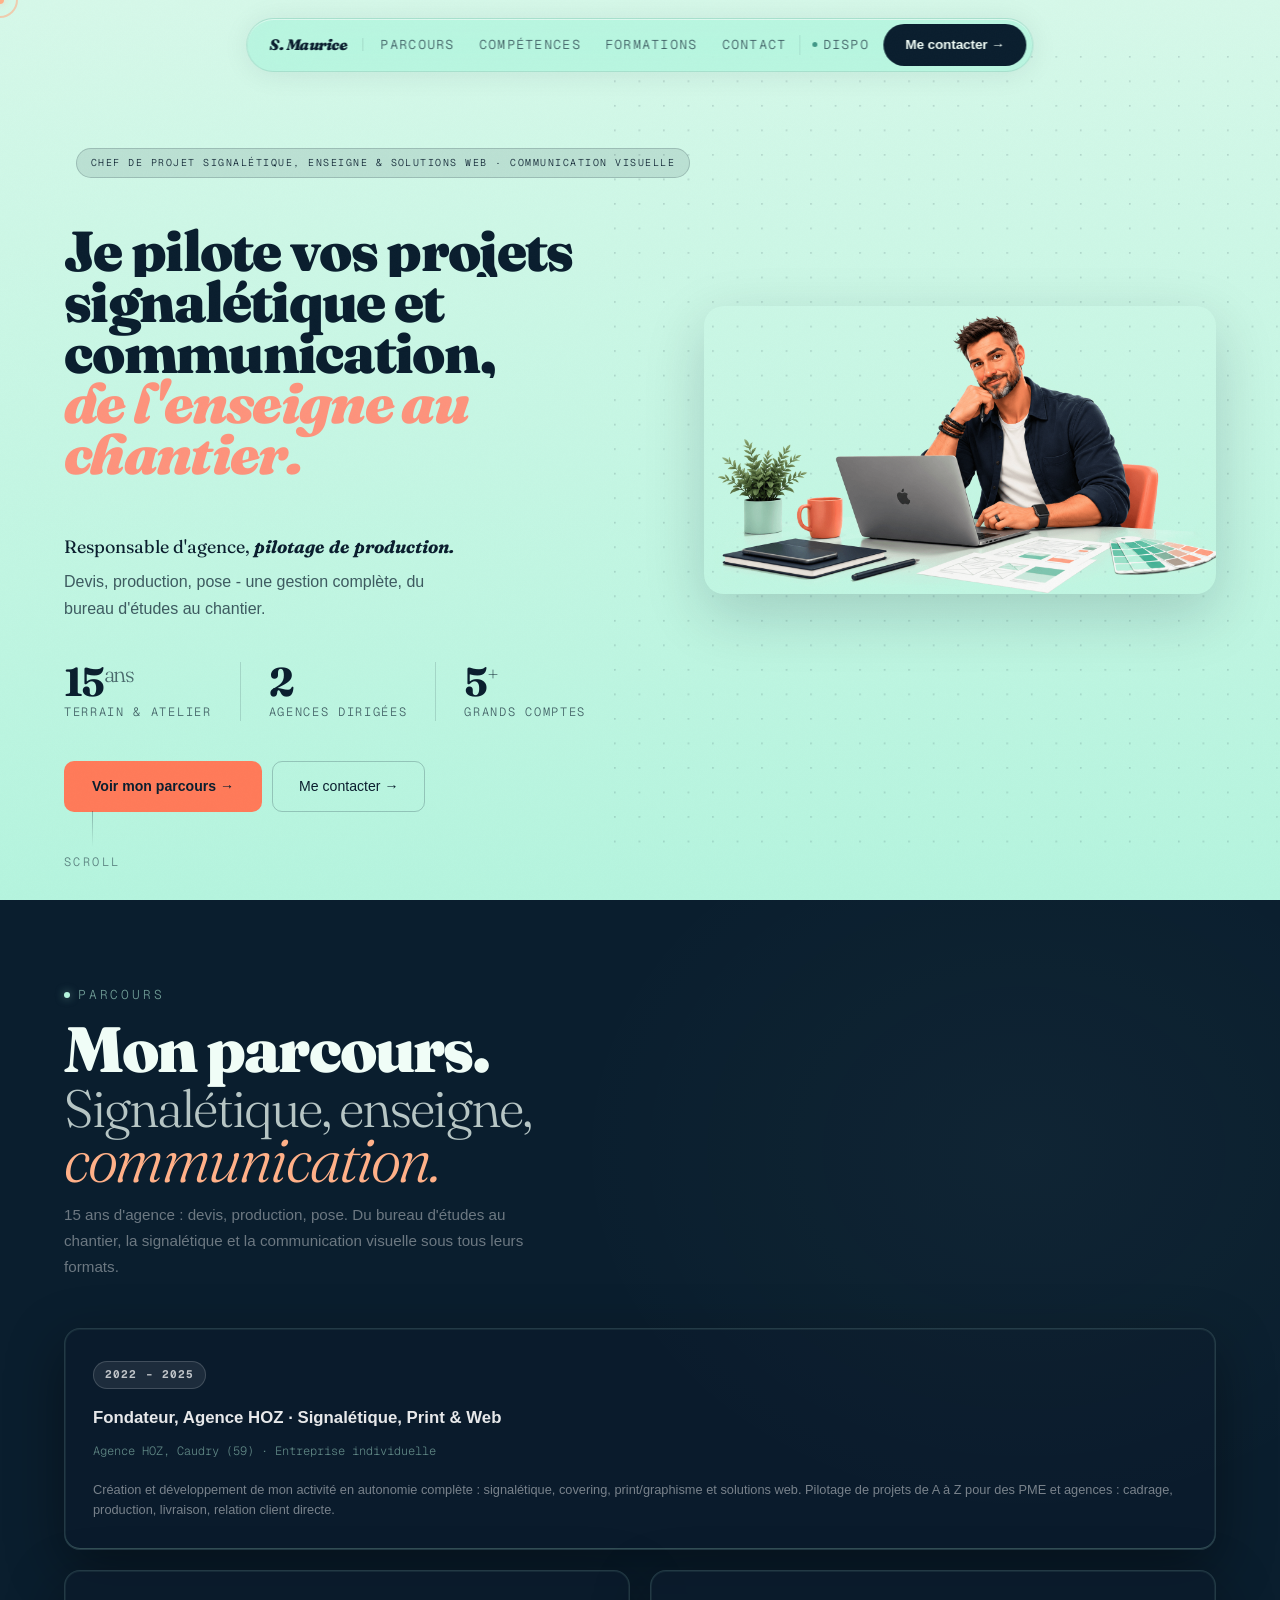
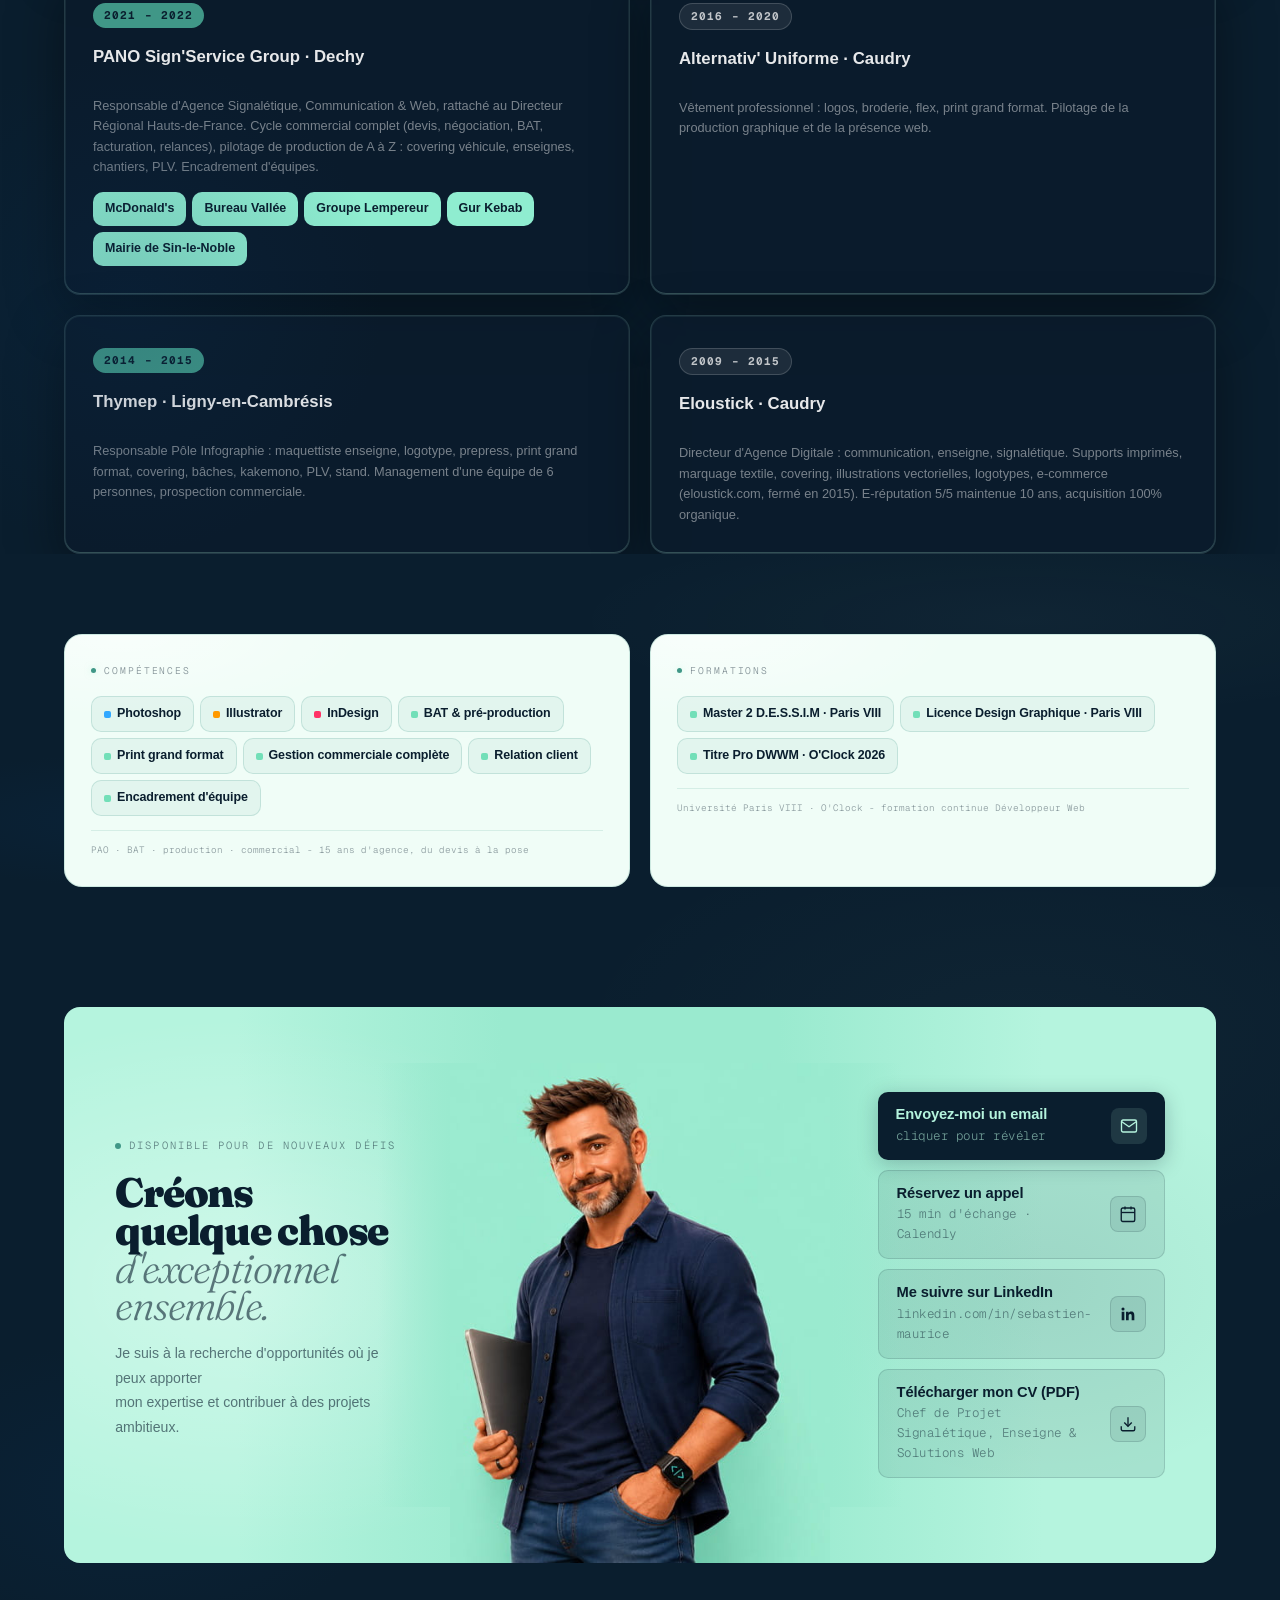
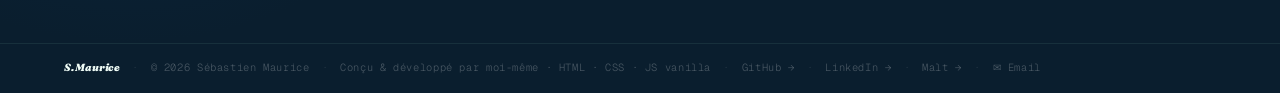
==== commit 1c8540b5: "feat: nouvelle photo hero (carte encadree) sur chef-de-projet et agence-signaletique" ====
--- a/agence-signaletique.html
+++ b/agence-signaletique.html
@@ -84,13 +84,12 @@
   </svg>
 
   <img
-    src="assets/img/hero/mint-bg-seb-dev.png"
-    onerror="this.src='assets/profil-seb-avril-2026.jpg'"
-    alt="Sébastien Maurice, Responsable d'Agence Signalétique & Communication"
-    class="hero-photo"
+    src="assets/img/hero/chef-de-projet-digital-et-signaletique.png"
+    alt="Sébastien Maurice, Chef de Projet Signalétique, Enseigne & Solutions Web"
+    class="hero-photo-card"
     fetchpriority="high"
-    width="760"
-    height="900"
+    width="1672"
+    height="940"
   />
   <a href="#parcours" class="hero-scroll" aria-label="Défiler vers la section suivante"><div class="scroll-line"></div><span>Scroll</span></a>
 </section>
@@ -202,8 +201,7 @@
         <div class="cvb-card-content"><div class="cvb-card-title">Me suivre sur LinkedIn</div><div class="cvb-card-sub">linkedin.com/in/sebastien-maurice</div></div>
         <div class="cvb-card-icon"><svg width="18" height="18" viewBox="0 0 24 24" fill="currentColor"><path d="M20.45 20.45h-3.56v-5.57c0-1.33-.02-3.03-1.85-3.03-1.85 0-2.14 1.45-2.14 2.94v5.66H9.34V9h3.41v1.56h.05c.48-.9 1.64-1.85 3.37-1.85 3.6 0 4.27 2.37 4.27 5.46v6.28zM5.34 7.43a2.07 2.07 0 1 1 0-4.14 2.07 2.07 0 0 1 0 4.14zM7.12 20.45H3.56V9h3.56v11.45z"/></svg></div>
       </a>
-      <!-- Remplacer par le CV chargé d'affaires signalétique quand il existera -->
-      <a href="assets/cv/cv-sebastien-maurice-chef-de-projet.pdf" download class="cvb-card cvb-card-dark">
+      <a href="assets/cv/cv-sebastien-maurice-signaletique.pdf" download class="cvb-card cvb-card-dark">
         <div class="cvb-card-content"><div class="cvb-card-title">Télécharger mon CV (PDF)</div><div class="cvb-card-sub">Chef de Projet Signalétique, Enseigne & Solutions Web</div></div>
         <div class="cvb-card-icon"><svg width="18" height="18" viewBox="0 0 24 24" fill="none" stroke="currentColor" stroke-width="1.8"><path d="M21 15v4a2 2 0 0 1-2 2H5a2 2 0 0 1-2-2v-4"/><polyline points="7 10 12 15 17 10"/><line x1="12" y1="15" x2="12" y2="3"/></svg></div>
       </a>
--- a/css/style.css
+++ b/css/style.css
@@ -708,6 +708,22 @@
     transform: translateY(0);
   }
 }
+/* Photo hero encadrée (image rectangulaire, pages profils) */
+.hero-photo-card {
+  position: absolute;
+  right: clamp(24px, 5vw, 80px);
+  top: 0;
+  bottom: 0;
+  margin: auto 0;
+  width: min(40vw, 620px);
+  height: fit-content;
+  aspect-ratio: 1672 / 940;
+  object-fit: cover;
+  border-radius: 20px;
+  box-shadow: 0 20px 60px rgba(10, 30, 46, 0.18);
+  z-index: 3;
+  animation: h-photoIn 1.2s var(--ease) 0.25s both;
+}
 .hero-float {
   position: absolute;
   z-index: 3;
@@ -5174,6 +5190,17 @@
     align-self: stretch;
     margin-top: 76px;
   }
+  .hero-photo-card {
+    position: relative !important;
+    right: auto !important;
+    bottom: auto !important;
+    order: 0;
+    width: 100%;
+    height: auto;
+    z-index: 1;
+    align-self: stretch;
+    margin-top: 76px;
+  }
   .hero-eyebrow-tag {
     white-space: normal;
   }
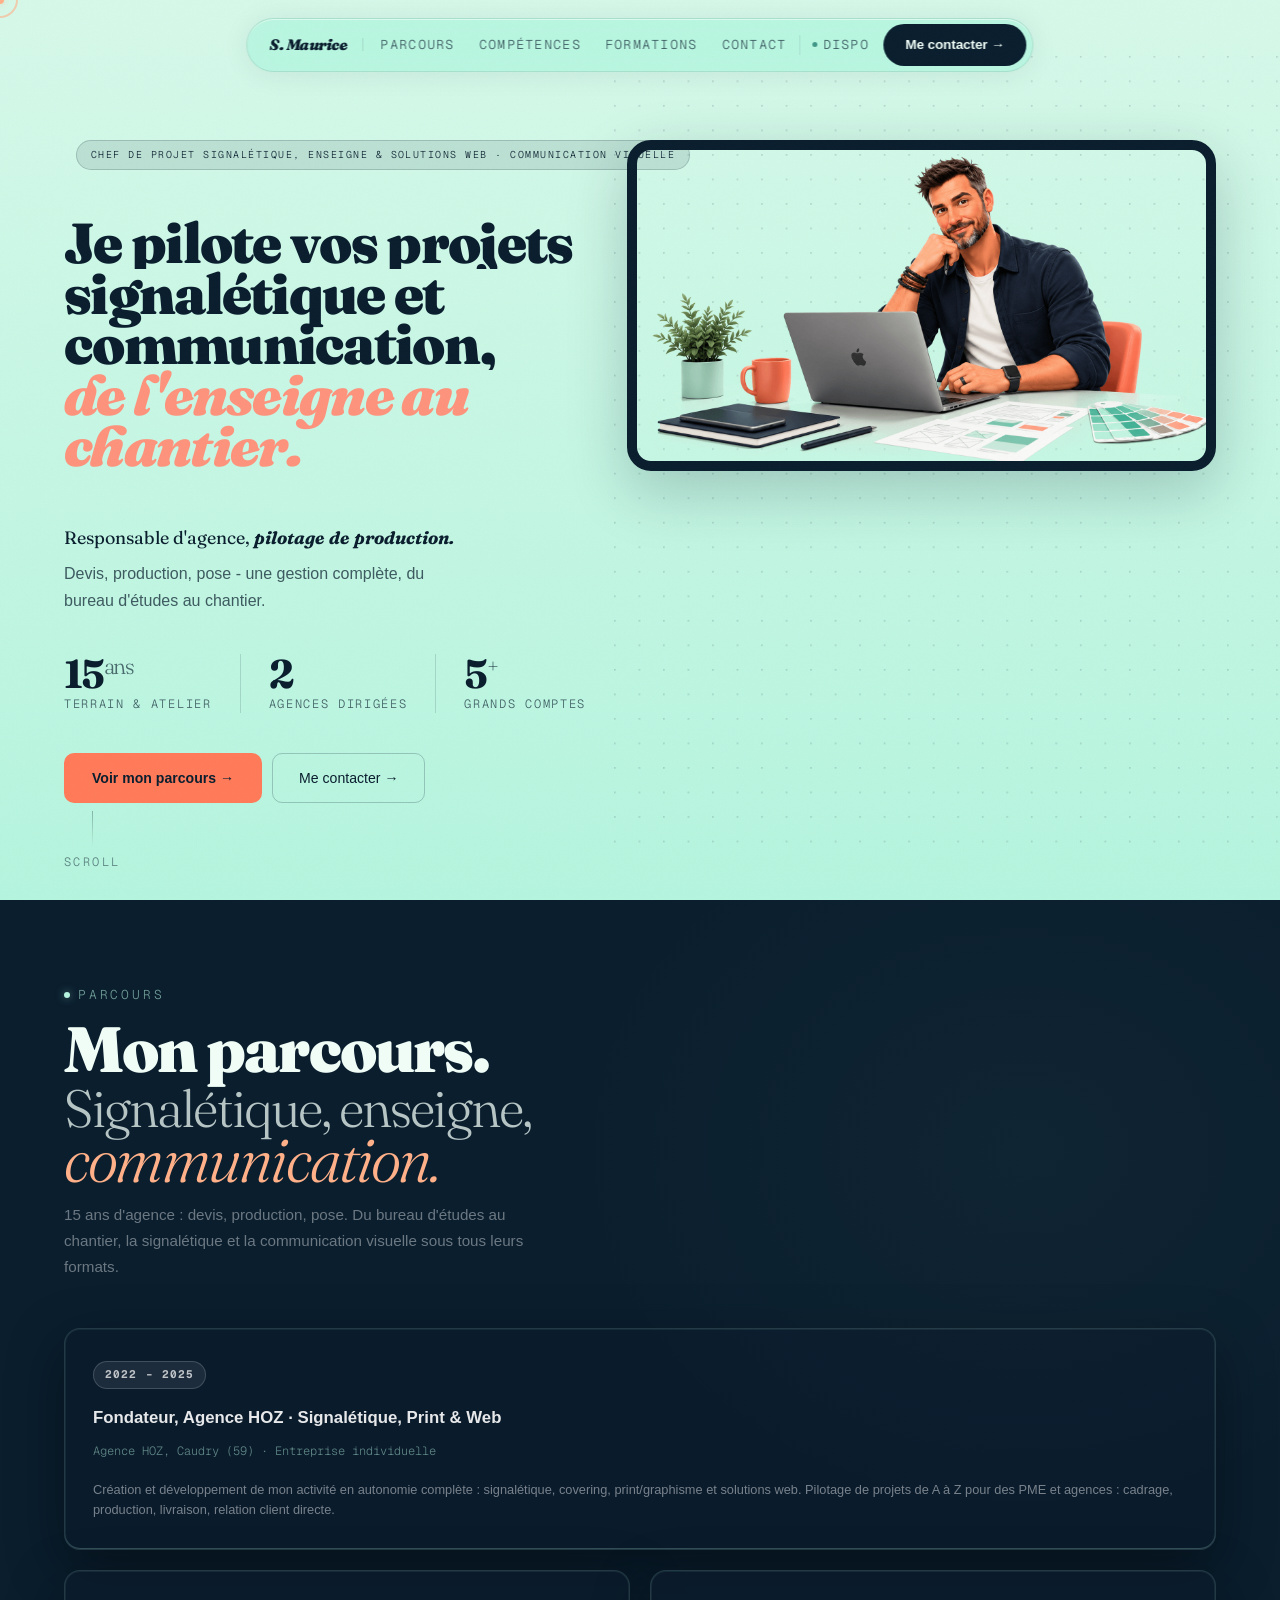
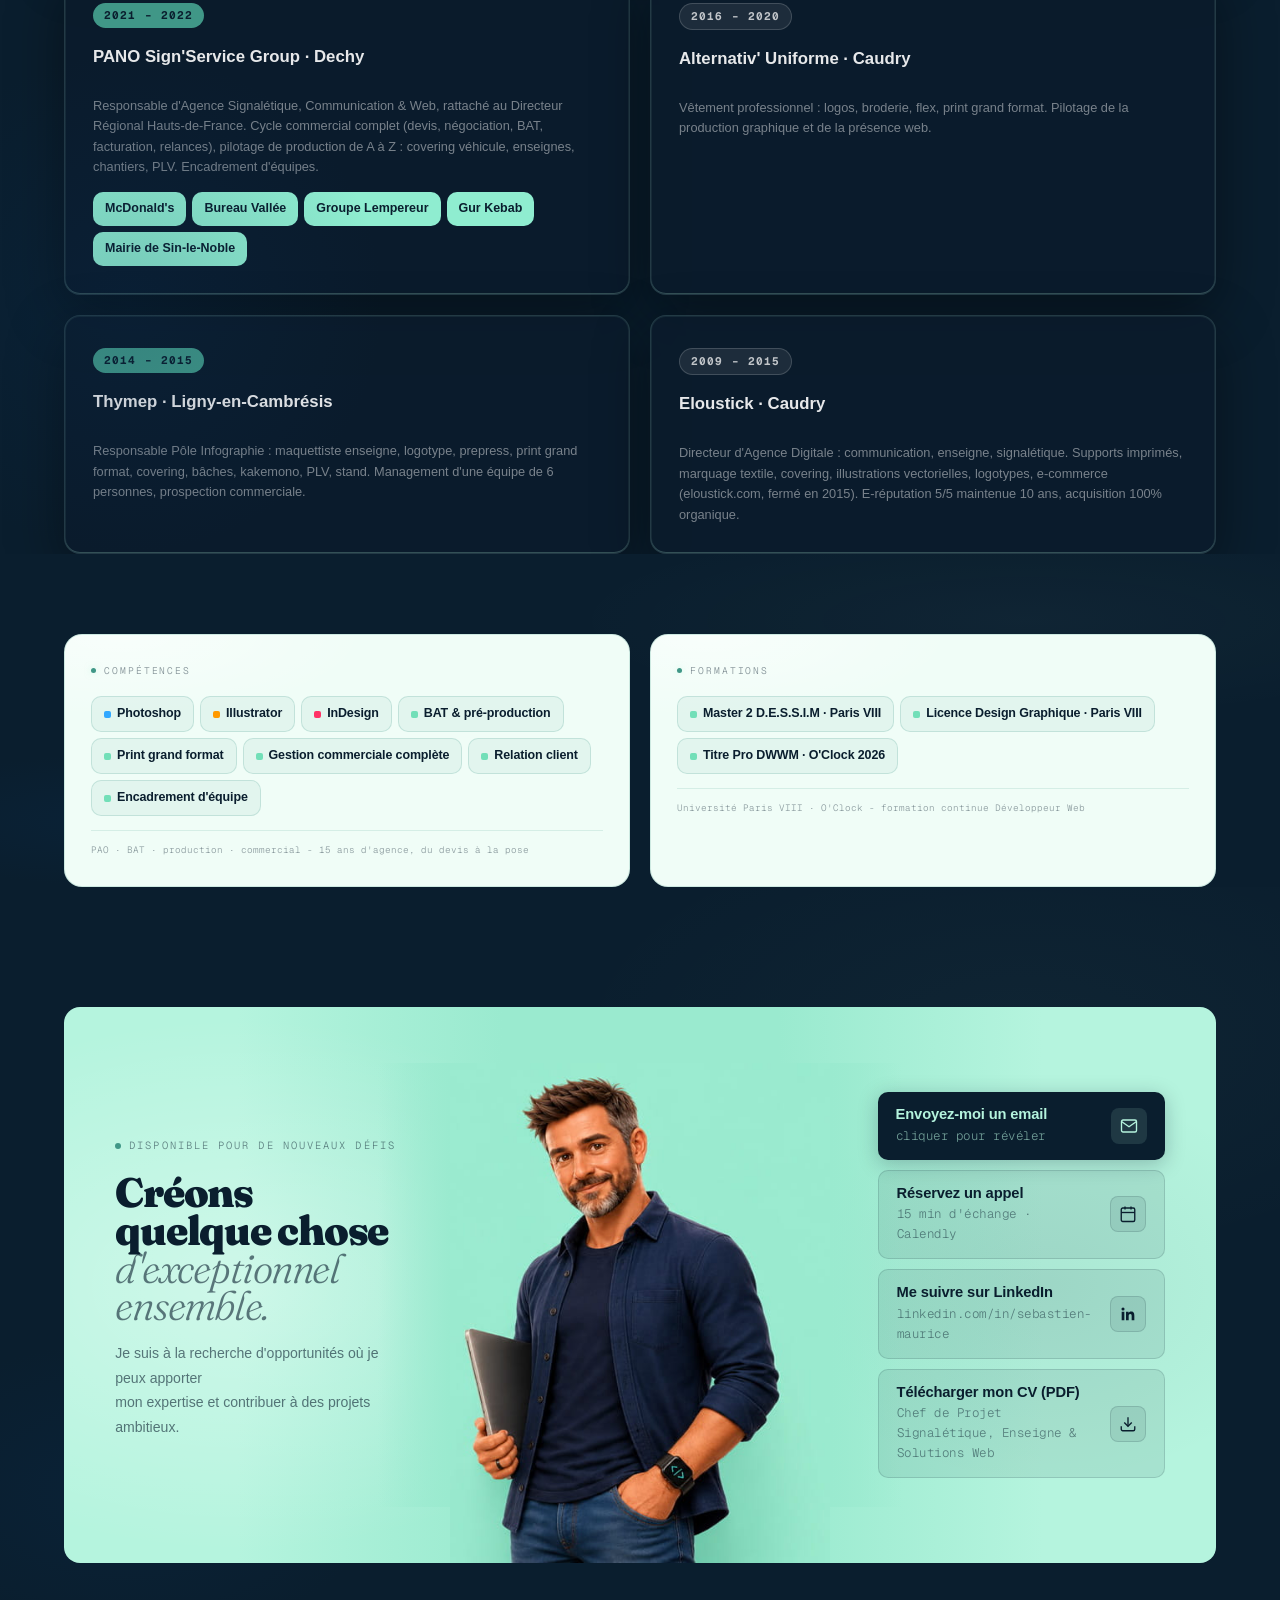
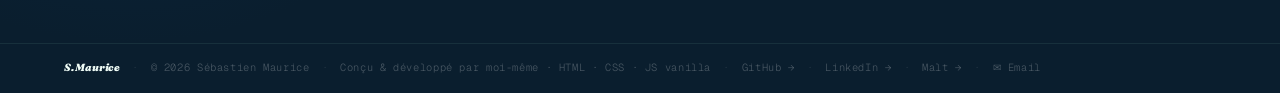
==== commit 563f8944: "fix: cadre visible, taille augmentee et alignement haut de la photo hero avec le texte" ====
--- a/agence-signaletique.html
+++ b/agence-signaletique.html
@@ -49,7 +49,7 @@
 </nav>
 
 <!-- HERO -->
-<section class="hero" id="top">
+<section class="hero hero--framed" id="top">
   <div id="main-content"></div>
   <div class="hero-inner">
     <div class="hero-l">
--- a/css/style.css
+++ b/css/style.css
@@ -715,14 +715,25 @@
   top: 0;
   bottom: 0;
   margin: auto 0;
-  width: min(40vw, 620px);
+  width: min(46vw, 700px);
   height: fit-content;
   aspect-ratio: 1672 / 940;
   object-fit: cover;
-  border-radius: 20px;
-  box-shadow: 0 20px 60px rgba(10, 30, 46, 0.18);
+  border: 10px solid var(--ink-900);
+  border-radius: 24px;
+  box-shadow: 0 20px 60px rgba(10, 30, 46, 0.22);
   z-index: 3;
   animation: h-photoIn 1.2s var(--ease) 0.25s both;
+}
+@media (min-width: 1101px) {
+  .hero--framed .hero-l {
+    justify-content: flex-start;
+  }
+  .hero--framed .hero-photo-card {
+    top: 140px;
+    bottom: auto;
+    margin: 0;
+  }
 }
 .hero-float {
   position: absolute;
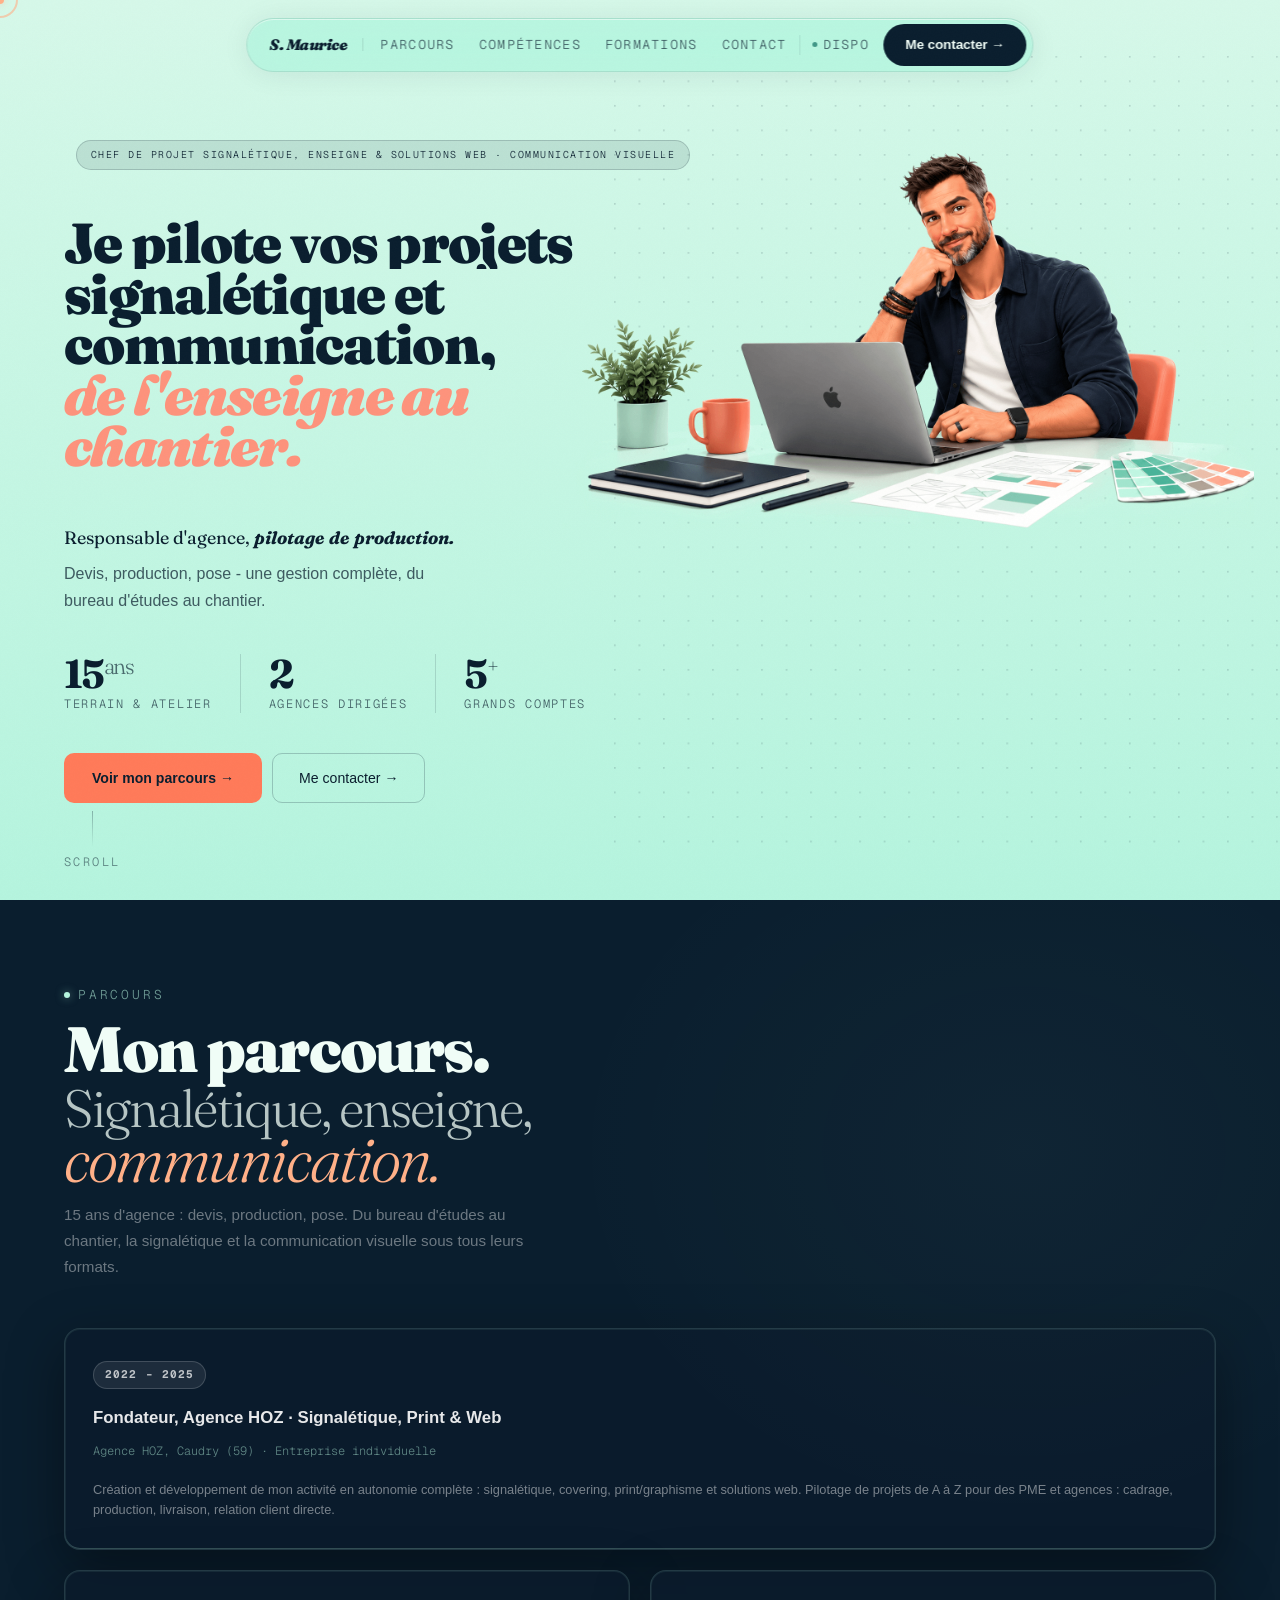
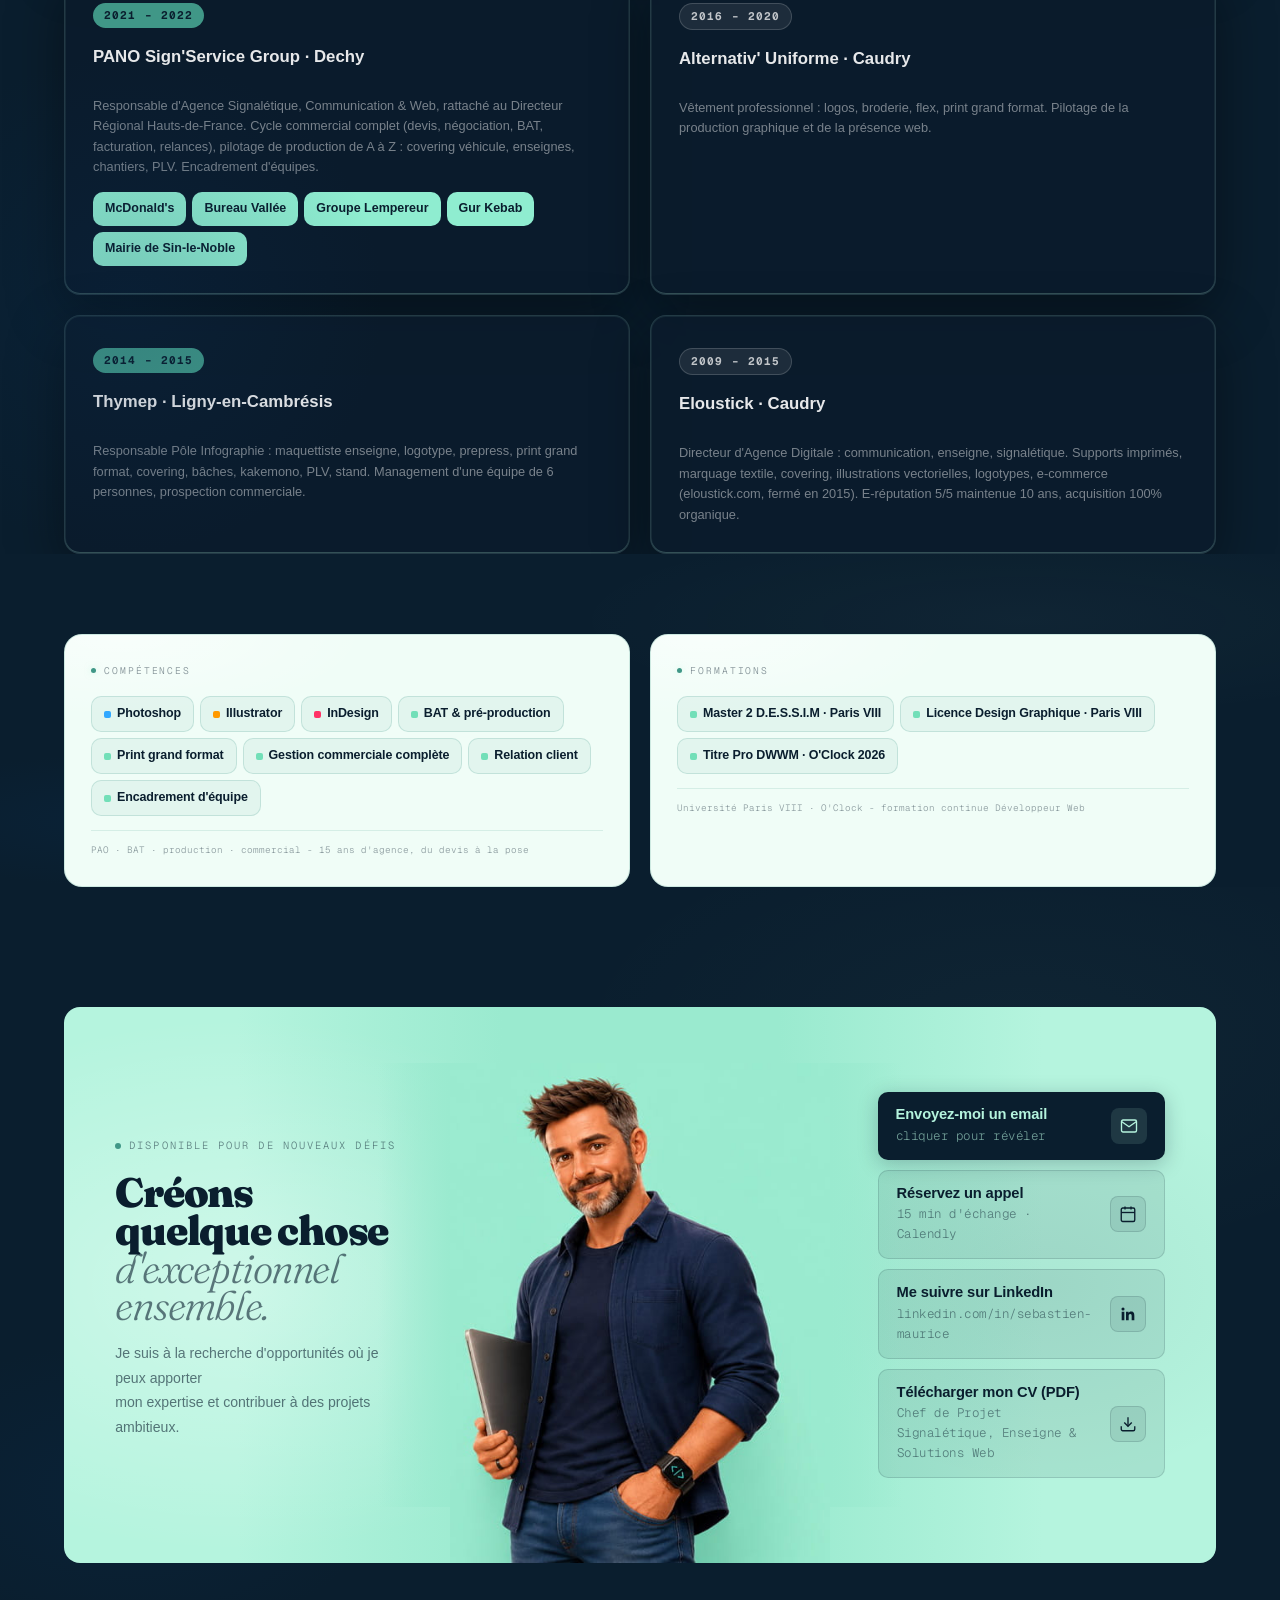
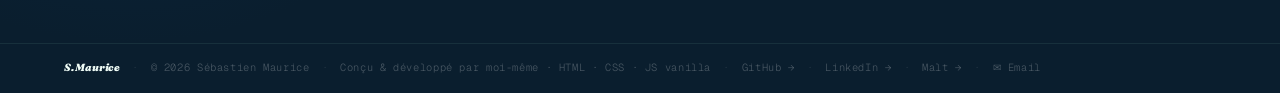
==== commit 45f79a59: "fix: suppression du cadre/ombre, agrandissement de la photo hero transparente" ====
--- a/agence-signaletique.html
+++ b/agence-signaletique.html
@@ -49,7 +49,7 @@
 </nav>
 
 <!-- HERO -->
-<section class="hero hero--framed" id="top">
+<section class="hero hero--alt-photo" id="top">
   <div id="main-content"></div>
   <div class="hero-inner">
     <div class="hero-l">
--- a/css/style.css
+++ b/css/style.css
@@ -708,28 +708,26 @@
     transform: translateY(0);
   }
 }
-/* Photo hero encadrée (image rectangulaire, pages profils) */
+/* Photo hero PNG transparent (pages profils) */
 .hero-photo-card {
   position: absolute;
-  right: clamp(24px, 5vw, 80px);
+  right: clamp(0px, 2vw, 40px);
   top: 0;
   bottom: 0;
   margin: auto 0;
-  width: min(46vw, 700px);
-  height: fit-content;
+  width: clamp(600px, 54vw, 980px);
+  height: auto;
   aspect-ratio: 1672 / 940;
-  object-fit: cover;
-  border: 10px solid var(--ink-900);
-  border-radius: 24px;
-  box-shadow: 0 20px 60px rgba(10, 30, 46, 0.22);
+  object-fit: contain;
+  filter: contrast(1.02) saturate(0.92) brightness(1.02);
   z-index: 3;
   animation: h-photoIn 1.2s var(--ease) 0.25s both;
 }
 @media (min-width: 1101px) {
-  .hero--framed .hero-l {
+  .hero--alt-photo .hero-l {
     justify-content: flex-start;
   }
-  .hero--framed .hero-photo-card {
+  .hero--alt-photo .hero-photo-card {
     top: 140px;
     bottom: auto;
     margin: 0;
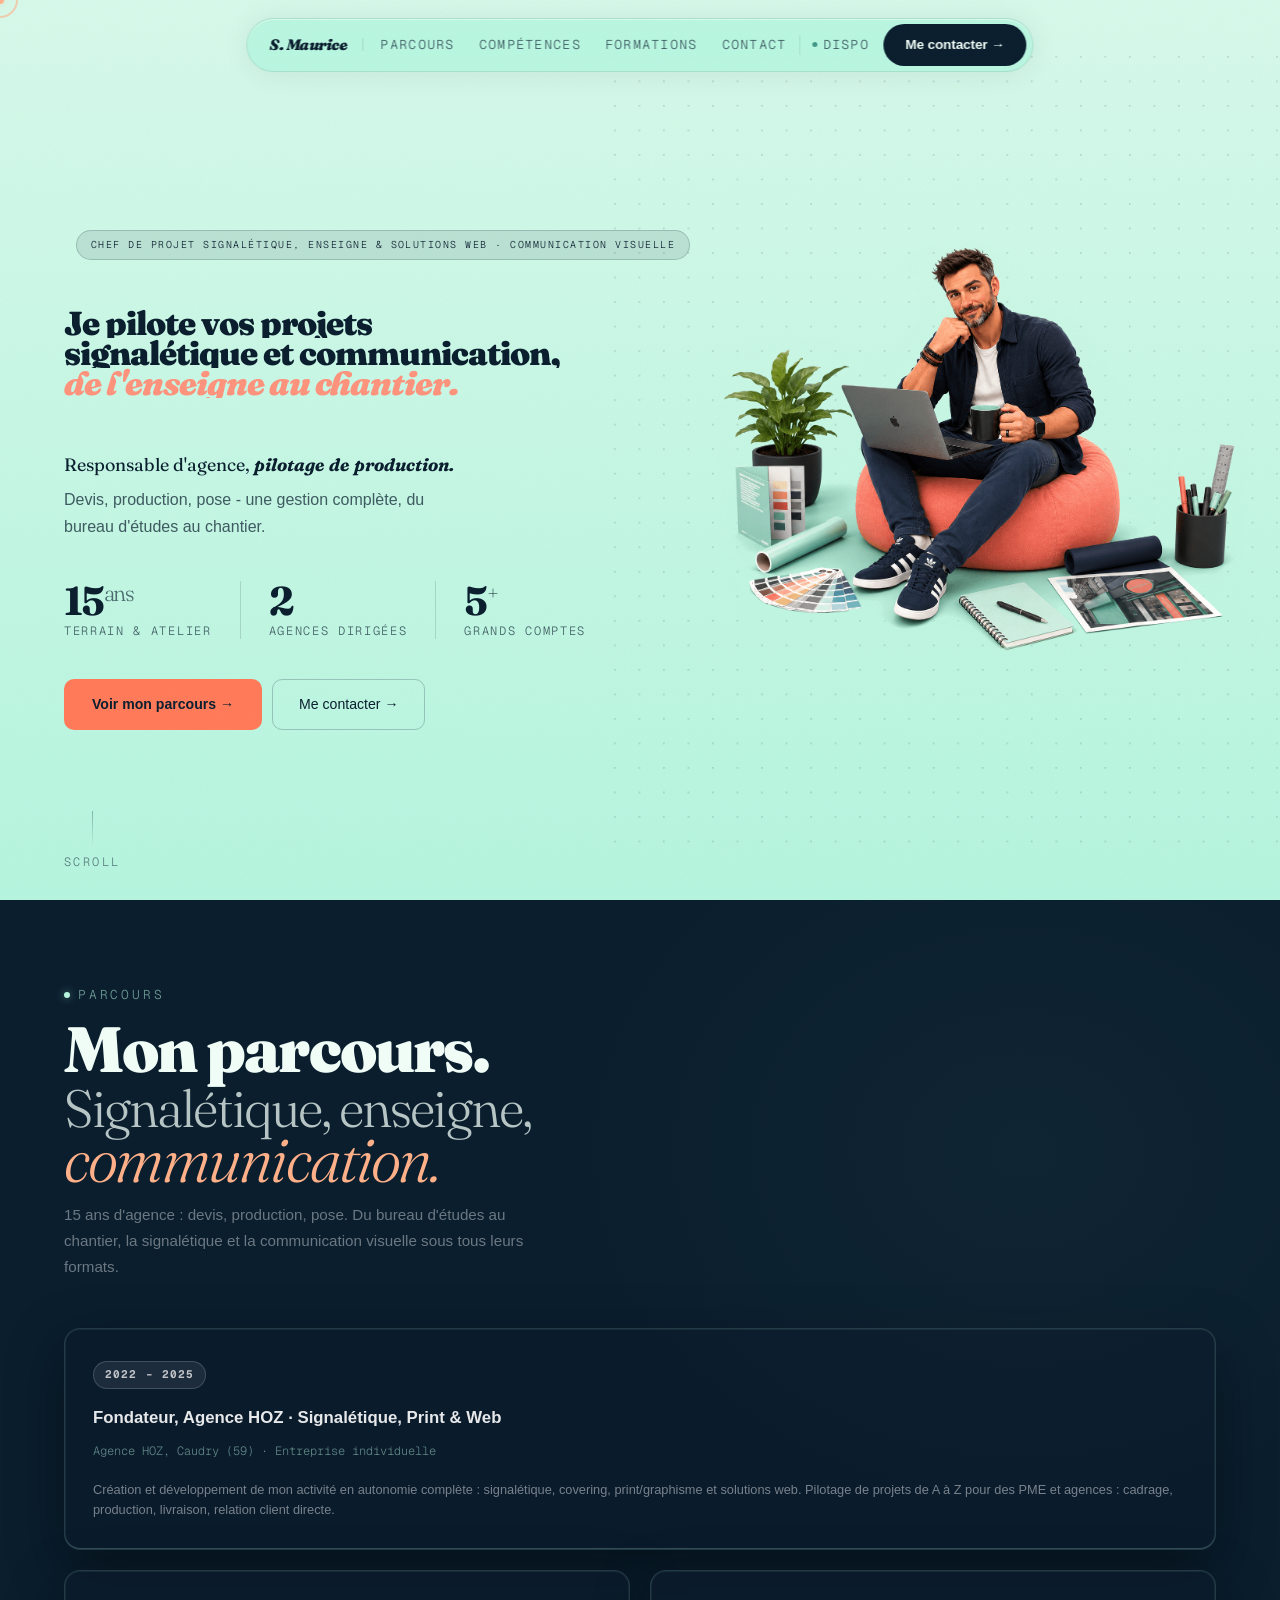
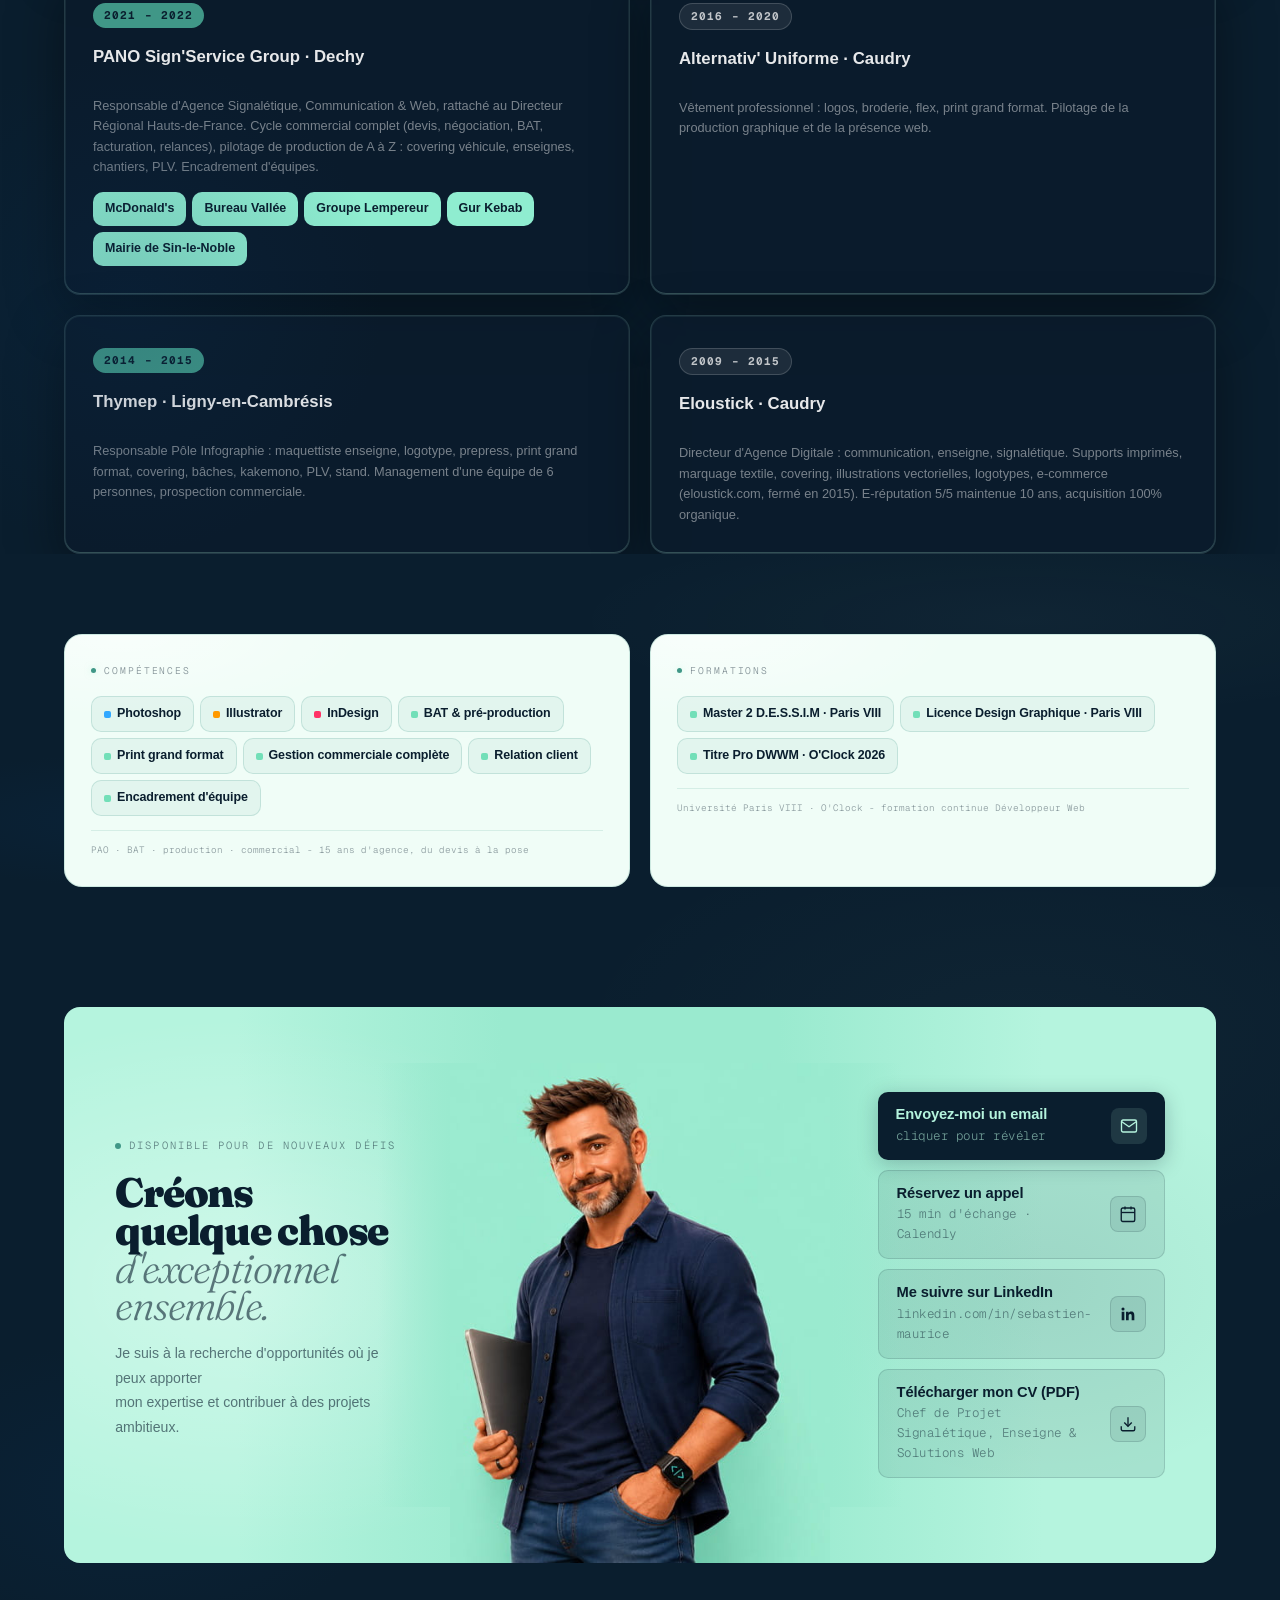
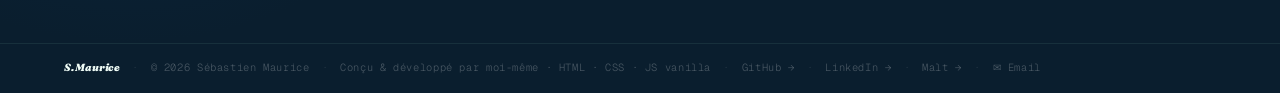
==== commit 4e60e736: "feat: nouvelle photo hero au format 4:3, suppression de l'ancienne image" ====
--- a/agence-signaletique.html
+++ b/agence-signaletique.html
@@ -84,12 +84,12 @@
   </svg>
 
   <img
-    src="assets/img/hero/chef-de-projet-digital-et-signaletique.png"
+    src="assets/img/hero/chef-de-projet-digital-et-signaletique-4-3.png"
     alt="Sébastien Maurice, Chef de Projet Signalétique, Enseigne & Solutions Web"
     class="hero-photo-card"
     fetchpriority="high"
-    width="1672"
-    height="940"
+    width="1375"
+    height="1071"
   />
   <a href="#parcours" class="hero-scroll" aria-label="Défiler vers la section suivante"><div class="scroll-line"></div><span>Scroll</span></a>
 </section>
--- a/css/style.css
+++ b/css/style.css
@@ -715,22 +715,17 @@
   top: 0;
   bottom: 0;
   margin: auto 0;
-  width: clamp(600px, 54vw, 980px);
+  width: clamp(460px, 42vw, 720px);
   height: auto;
-  aspect-ratio: 1672 / 940;
+  aspect-ratio: 1375 / 1071;
   object-fit: contain;
   filter: contrast(1.02) saturate(0.92) brightness(1.02);
   z-index: 3;
   animation: h-photoIn 1.2s var(--ease) 0.25s both;
 }
 @media (min-width: 1101px) {
-  .hero--alt-photo .hero-l {
-    justify-content: flex-start;
-  }
-  .hero--alt-photo .hero-photo-card {
-    top: 140px;
-    bottom: auto;
-    margin: 0;
+  .hero--alt-photo .hero-h1 {
+    font-size: clamp(2rem, 2.6vw, 3.6rem);
   }
 }
 .hero-float {
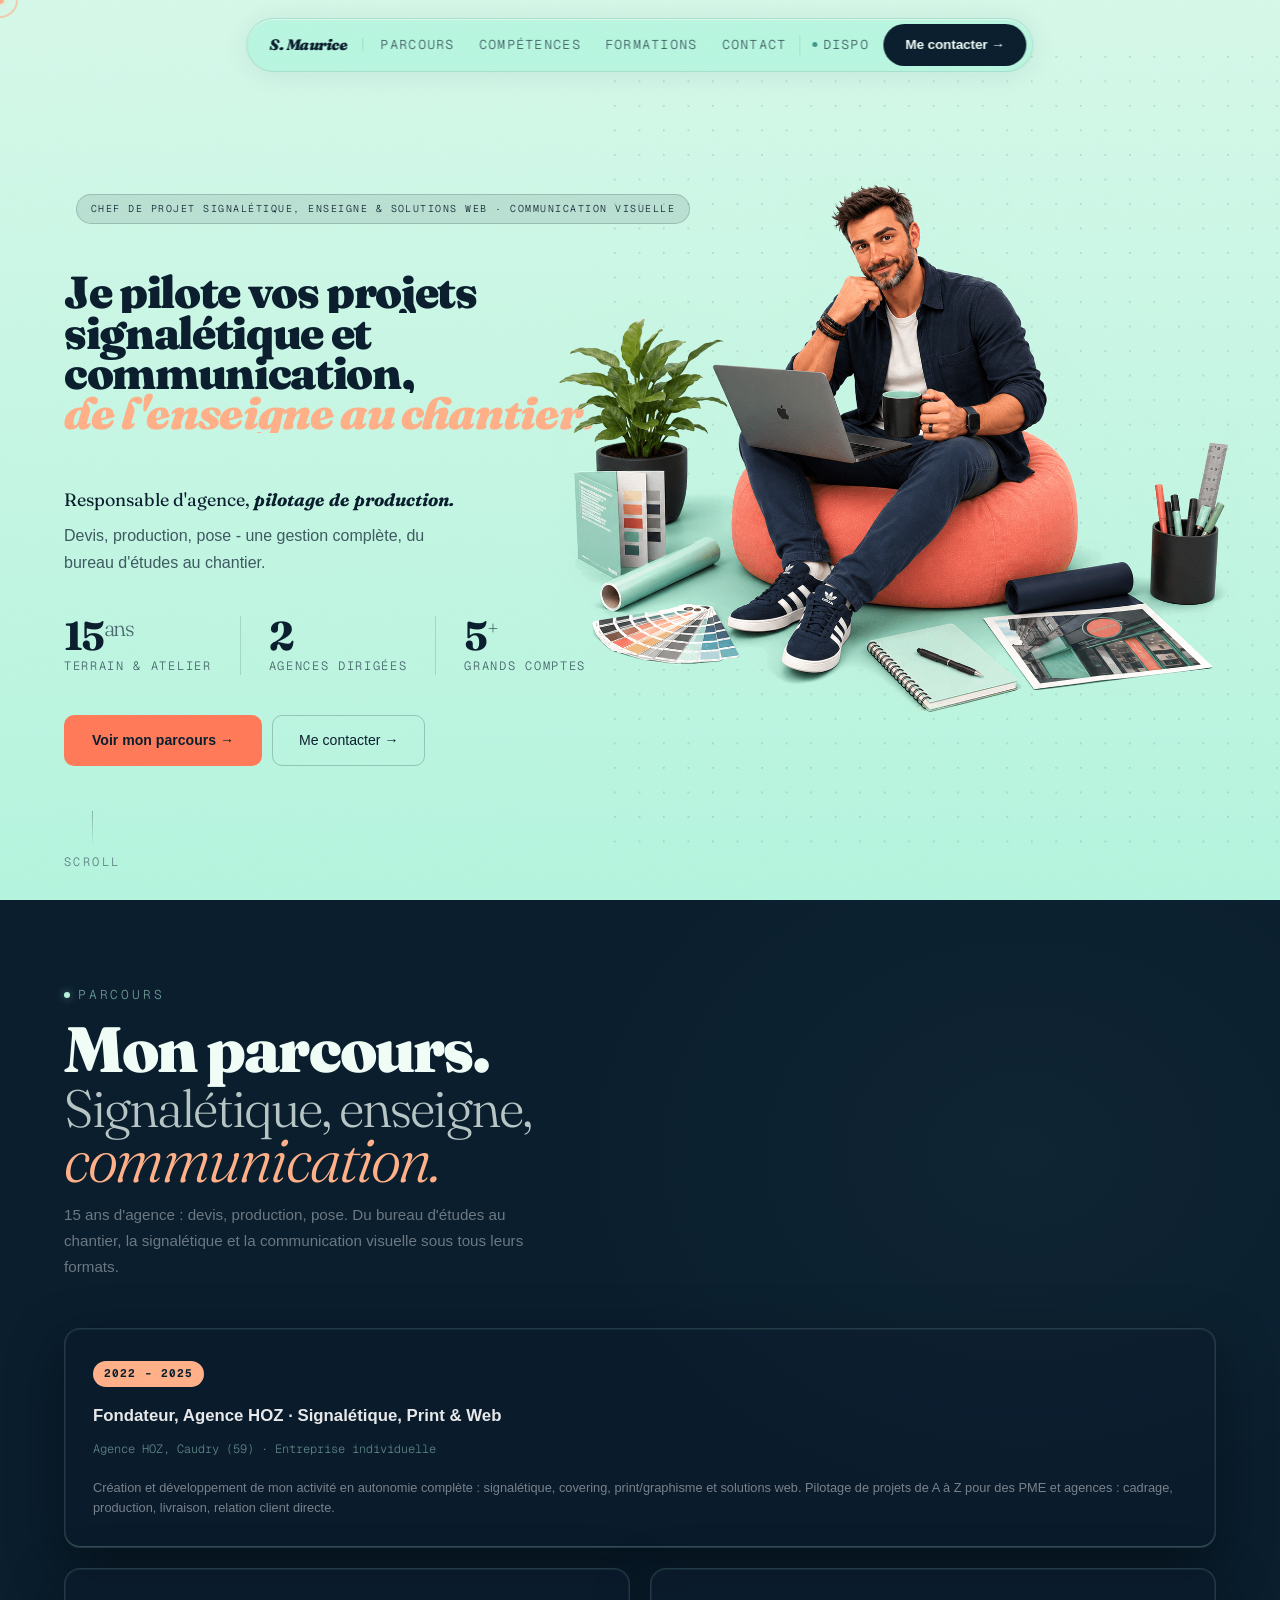
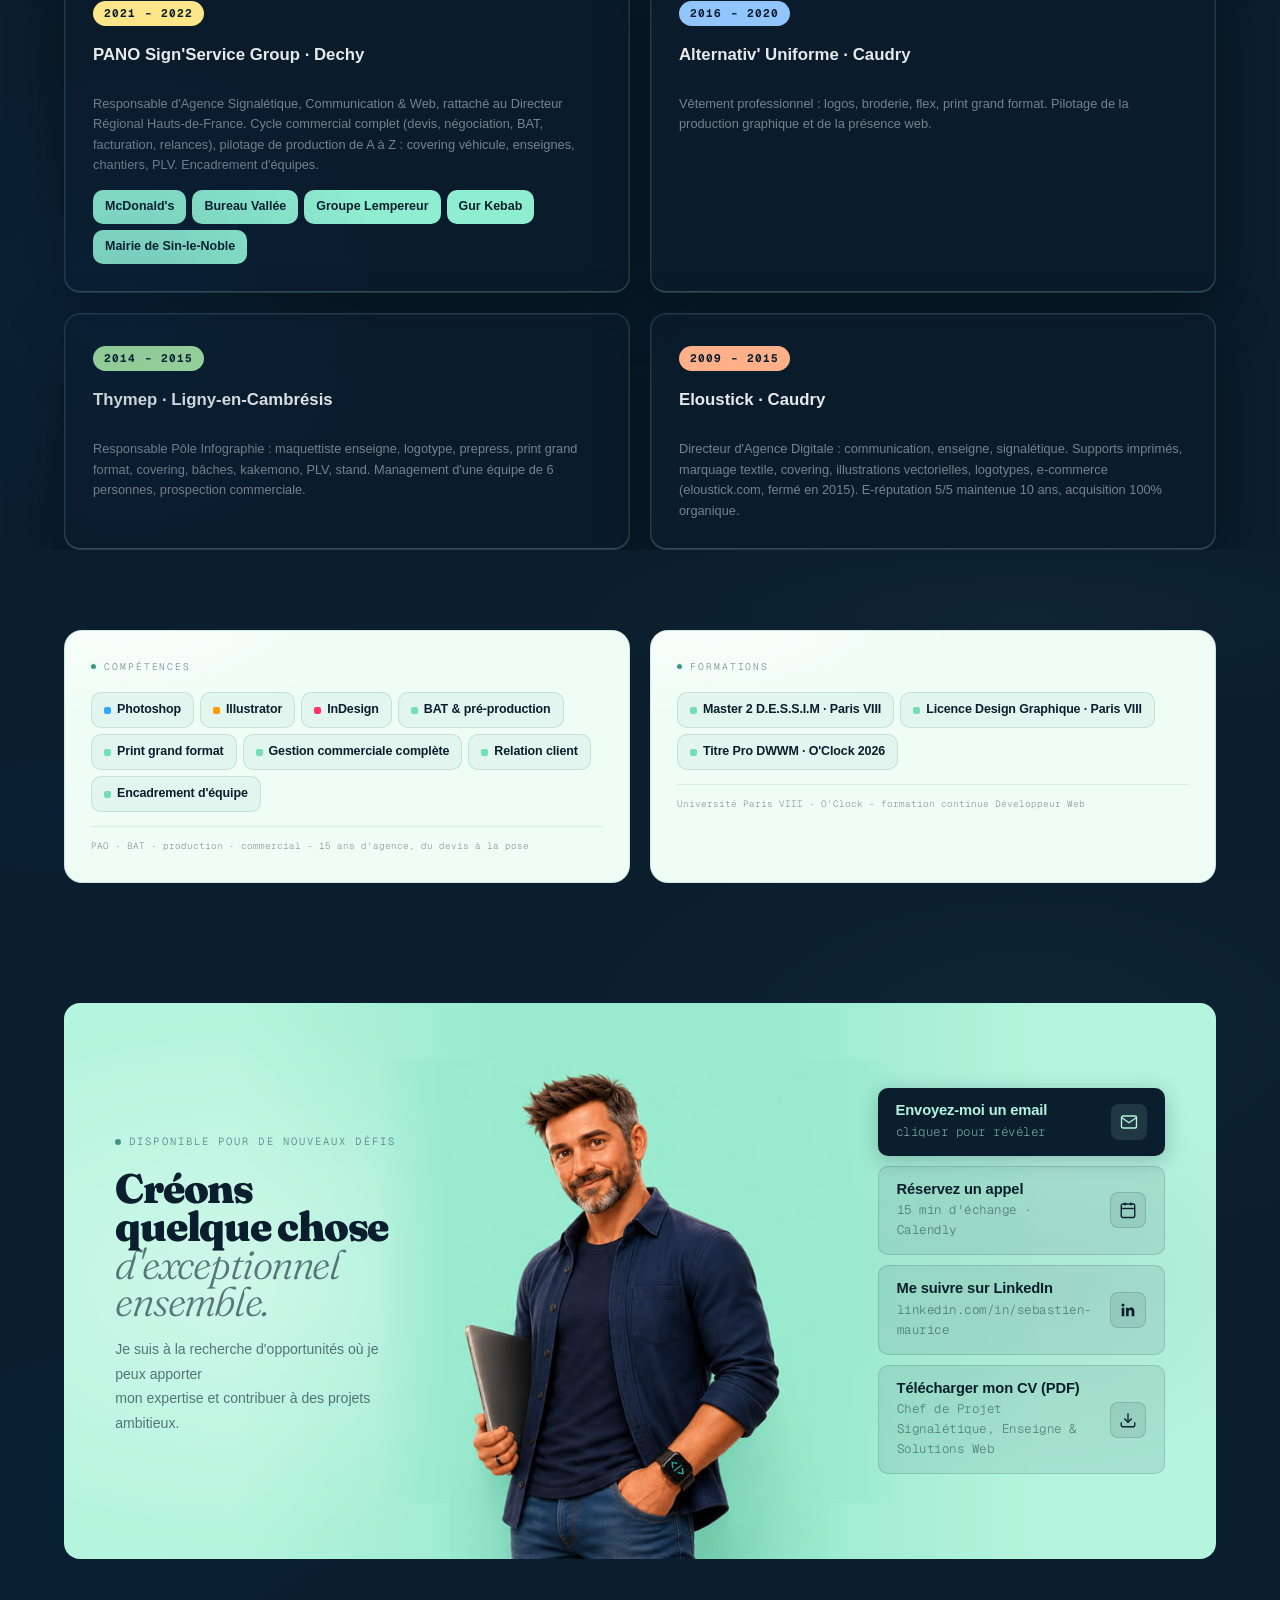
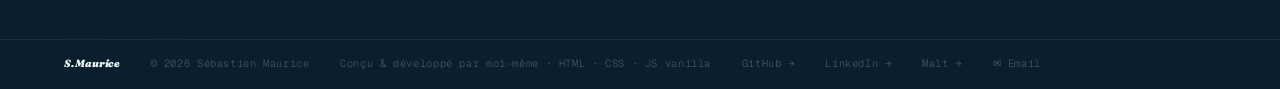
==== commit b254accb: "fix: badges de dates prest-badge-ink/mint invisibles sur chef-de-projet.html et agence-signaletique." ====
--- a/agence-signaletique.html
+++ b/agence-signaletique.html
@@ -108,14 +108,14 @@
   <div class="profil-bento">
 
     <div class="prest-card profil-bento-feature">
-      <span class="prest-badge prest-badge-ink">2022 – 2025</span>
+      <span class="prest-badge prest-badge-coral">2022 – 2025</span>
       <div class="prest-card-name">Fondateur, Agence HOZ · Signalétique, Print & Web</div>
       <div class="prest-card-sub">Agence HOZ, Caudry (59) · Entreprise individuelle</div>
       <p class="cvp-item-text" style="margin-top:10px">Création et développement de mon activité en autonomie complète : signalétique, covering, print/graphisme et solutions web. Pilotage de projets de A à Z pour des PME et agences : cadrage, production, livraison, relation client directe.</p>
     </div>
 
     <div class="prest-card">
-      <span class="prest-badge prest-badge-mint">2021 – 2022</span>
+      <span class="prest-badge prest-badge-sand">2021 – 2022</span>
       <div class="prest-card-name">PANO Sign'Service Group · Dechy</div>
       <p class="cvp-item-text" style="margin-top:10px">Responsable d'Agence Signalétique, Communication & Web, rattaché au Directeur Régional Hauts-de-France. Cycle commercial complet (devis, négociation, BAT, facturation, relances), pilotage de production de A à Z : covering véhicule, enseignes, chantiers, PLV. Encadrement d'équipes.</p>
       <div style="display:flex;flex-wrap:wrap;gap:6px;margin-top:14px">
@@ -124,19 +124,19 @@
     </div>
 
     <div class="prest-card">
-      <span class="prest-badge prest-badge-ink">2016 – 2020</span>
+      <span class="prest-badge prest-badge-sky">2016 – 2020</span>
       <div class="prest-card-name">Alternativ' Uniforme · Caudry</div>
       <p class="cvp-item-text" style="margin-top:10px">Vêtement professionnel : logos, broderie, flex, print grand format. Pilotage de la production graphique et de la présence web.</p>
     </div>
 
     <div class="prest-card">
-      <span class="prest-badge prest-badge-mint">2014 – 2015</span>
+      <span class="prest-badge prest-badge-green">2014 – 2015</span>
       <div class="prest-card-name">Thymep · Ligny-en-Cambrésis</div>
       <p class="cvp-item-text" style="margin-top:10px">Responsable Pôle Infographie : maquettiste enseigne, logotype, prepress, print grand format, covering, bâches, kakemono, PLV, stand. Management d'une équipe de 6 personnes, prospection commerciale.</p>
     </div>
 
     <div class="prest-card">
-      <span class="prest-badge prest-badge-ink">2009 – 2015</span>
+      <span class="prest-badge prest-badge-coral">2009 – 2015</span>
       <div class="prest-card-name">Eloustick · Caudry</div>
       <p class="cvp-item-text" style="margin-top:10px">Directeur d'Agence Digitale : communication, enseigne, signalétique. Supports imprimés, marquage textile, covering, illustrations vectorielles, logotypes, e-commerce (eloustick.com, fermé en 2015). E-réputation 5/5 maintenue 10 ans, acquisition 100% organique.</p>
     </div>
--- a/css/style.css
+++ b/css/style.css
@@ -21,7 +21,7 @@
   text-decoration: none;
 }
 :where(a, button, [role="button"], [tabindex]):focus-visible {
-  outline: 2px solid var(--color-accent);
+  outline: 2px solid #ff7a59;
   outline-offset: 3px;
   border-radius: var(--r-xs);
 }
@@ -90,8 +90,8 @@
   --mint-400: #72dfb8;
   --mint-600: #409787;
   --coral-300: #ffb088;
-  --coral-400: #fd937c;
-  --coral-500: #ff7a59;
+  --coral-400: #ffb088;
+  --coral-500: #ffb088;
   --ink-50: #f2f2f2;
   --ink-100: #fdfdfd;
   --ink-700: #0d2f47;
@@ -130,6 +130,7 @@
   --stat-coral: #ffb088;
   --stat-sky: #93c5fd;
   --stat-sand: #fde68a;
+  --stat-green: #a8e6a3;
   --mint: var(--color-primary);
   --mint-title: var(--mint-400);
   --coral-accent: var(--color-accent-soft);
@@ -635,7 +636,8 @@
   font-size: 0.88rem;
   font-weight: 700;
   padding: 14px 28px;
-  background: var(--color-accent);
+  /* couleur figee (non liee a --color-accent) : ce bouton est partage par les 3 pages du site */
+  background: #ff7a59;
   color: var(--ink-900);
   border-radius: var(--r-sm);
   cursor: none;
@@ -686,10 +688,11 @@
 }
 .hero-photo {
   position: absolute;
-  bottom: 0;
+  bottom: 60px;
   right: 0;
-  height: calc(100svh - 70px);
-  width: auto;
+  width: clamp(460px, 50vw, 990px);
+  height: auto;
+  aspect-ratio: 1448 / 1086;
   max-width: none;
   object-fit: contain;
   object-position: bottom right;
@@ -708,6 +711,11 @@
     transform: translateY(0);
   }
 }
+@media (min-width: 1750px) {
+  .hero-photo {
+    right: 65px;
+  }
+}
 /* Photo hero PNG transparent (pages profils) */
 .hero-photo-card {
   position: absolute;
@@ -715,7 +723,7 @@
   top: 0;
   bottom: 0;
   margin: auto 0;
-  width: clamp(460px, 42vw, 720px);
+  width: clamp(640px, 55vw, 920px);
   height: auto;
   aspect-ratio: 1375 / 1071;
   object-fit: contain;
@@ -725,7 +733,7 @@
 }
 @media (min-width: 1101px) {
   .hero--alt-photo .hero-h1 {
-    font-size: clamp(2rem, 2.6vw, 3.6rem);
+    font-size: clamp(2.4rem, 3.5vw, 4.6rem);
   }
 }
 .hero-float {
@@ -861,7 +869,7 @@
 }
 .b-bottom-row {
   position: relative;
-  height: 320px;
+  height: 210px;
   flex-shrink: 0;
   overflow: hidden;
 }
@@ -879,8 +887,8 @@
   will-change: transform;
 }
 .b-carousel-track .b-card-proj {
-  flex: 0 0 calc(25% - 12px);
-  min-width: calc(25% - 12px);
+  flex: 0 0 calc(20% - 13px);
+  min-width: calc(20% - 13px);
   height: 100%;
 }
 .b-carousel-nav {
@@ -1031,6 +1039,144 @@
   margin-top: 6px;
   max-width: 360px;
   font-weight: 400;
+}
+.b-skill-pills {
+  display: flex;
+  flex-wrap: wrap;
+  gap: 8px;
+  opacity: 0;
+  animation: b-fadeUp 0.55s 0.16s cubic-bezier(0.23, 1, 0.32, 1) forwards;
+}
+.b-skill-pill {
+  display: inline-flex;
+  align-items: center;
+  gap: 7px;
+  background: rgba(181, 244, 222, 0.06);
+  border: 1px solid rgba(181, 244, 222, 0.16);
+  border-radius: 100px;
+  padding: 7px 14px 7px 10px;
+  font-family: var(--f-disp);
+  font-size: 12.5px;
+  font-weight: 500;
+  color: var(--text);
+}
+.b-skill-pill svg {
+  color: var(--accent);
+  flex-shrink: 0;
+}
+.b-skill-pills .b-skill-pill:nth-child(1) svg {
+  color: var(--stat-coral);
+}
+.b-skill-pills .b-skill-pill:nth-child(2) svg {
+  color: var(--stat-sand);
+}
+.b-skill-pills .b-skill-pill:nth-child(3) svg {
+  color: var(--stat-sky);
+}
+.b-skill-pills .b-skill-pill:nth-child(4) svg {
+  color: var(--stat-green);
+}
+.b-stats-row {
+  display: grid;
+  grid-template-columns: 1fr 1fr;
+  gap: var(--gap);
+  flex: 1;
+}
+.b-stat-card {
+  background: var(--card-bg);
+  border: 1px solid rgba(181, 244, 222, 0.14);
+  border-radius: var(--radius);
+  padding: 20px 18px;
+  display: flex;
+  flex-direction: column;
+  position: relative;
+  overflow: hidden;
+}
+.b-stat-card::before {
+  content: "";
+  position: absolute;
+  top: -30%;
+  left: -20%;
+  width: 70%;
+  height: 70%;
+  border-radius: 50%;
+  filter: blur(32px);
+  pointer-events: none;
+  z-index: 0;
+}
+.b-stat-num,
+.b-stat-lbl,
+.b-stat-sub {
+  position: relative;
+  z-index: 1;
+}
+.b-stat-card-green::before {
+  background: rgba(168, 230, 163, 0.22);
+}
+.b-stat-card-coral::before {
+  background: rgba(255, 176, 136, 0.22);
+}
+.b-stat-card-sand::before {
+  background: rgba(253, 230, 138, 0.22);
+}
+.b-stat-icon {
+  width: 40px;
+  height: 40px;
+  border-radius: 12px;
+  display: flex;
+  align-items: center;
+  justify-content: center;
+  margin-bottom: 16px;
+  color: var(--ink-900);
+  position: relative;
+  z-index: 1;
+}
+.b-stat-card-green .b-stat-icon {
+  background: var(--stat-green);
+  box-shadow: 0 0 0 5px rgba(168, 230, 163, 0.14);
+}
+.b-stat-card-coral .b-stat-icon {
+  background: var(--stat-coral);
+  box-shadow: 0 0 0 5px rgba(255, 176, 136, 0.14);
+}
+.b-stat-card-sand .b-stat-icon {
+  background: var(--stat-sand);
+  box-shadow: 0 0 0 5px rgba(253, 230, 138, 0.14);
+}
+.b-stat-num {
+  font-family: var(--f-serif);
+  font-size: clamp(1.7rem, 2vw, 2.1rem);
+  font-weight: 700;
+  line-height: 1;
+  letter-spacing: -0.03em;
+}
+.b-stat-num-unit {
+  font-size: 0.5em;
+  font-weight: 400;
+  opacity: 0.75;
+}
+.b-stat-card-green .b-stat-num {
+  color: var(--stat-green);
+}
+.b-stat-card-coral .b-stat-num {
+  color: var(--stat-coral);
+}
+.b-stat-card-sand .b-stat-num {
+  color: var(--stat-sand);
+}
+.b-stat-lbl {
+  font-family: var(--f-disp);
+  font-size: 13px;
+  font-weight: 600;
+  color: var(--text);
+  margin-top: 6px;
+}
+.b-stat-sub {
+  font-family: var(--f-mono);
+  font-size: 10.5px;
+  color: var(--text-muted);
+  margin-top: 4px;
+  line-height: 1.5;
 }
 .b-card {
   position: relative;
@@ -1337,13 +1483,11 @@
   }
 }
 .b-card-project-hero {
-  display: flex;
-  flex-direction: column;
-  justify-content: flex-end;
-  padding: 24px 24px 20px;
+  position: relative;
+  min-height: 500px;
+  padding: 0;
   background: linear-gradient(150deg, #0d2740 0%, #091d2e 100%);
   overflow: hidden;
-  position: relative;
   border-radius: var(--radius);
   border: 1px solid rgba(181, 244, 222, 0.18);
   animation-delay: 0.18s;
@@ -1416,8 +1560,44 @@
 }
 .b-hero-content {
   position: relative;
-  z-index: 3;
-  width: 44%;
+  z-index: 2;
+  width: 47%;
+  padding: 36px 30px 30px;
+  display: flex;
+  flex-direction: column;
+}
+.b-hero-media {
+  position: absolute;
+  inset: 0;
+  z-index: 1;
+}
+.b-hero-media img {
+  width: 100%;
+  height: 100%;
+  object-fit: cover;
+  object-position: 62% 12%;
+  display: block;
+}
+.b-hero-media::before {
+  content: "";
+  position: absolute;
+  inset: 0;
+  background: linear-gradient(
+    90deg,
+    #0d2740 0%,
+    rgba(13, 39, 64, 0.97) 32%,
+    rgba(13, 39, 64, 0.88) 50%,
+    rgba(13, 39, 64, 0.4) 66%,
+    transparent 82%
+  );
+  pointer-events: none;
+}
+.b-project-type {
+  font-family: var(--f-disp);
+  font-size: 13.5px;
+  color: var(--text-muted);
+  margin-top: 4px;
+  margin-bottom: 14px;
 }
 .b-project-badge {
   display: inline-flex;
@@ -1451,17 +1631,16 @@
 }
 .b-project-desc {
   font-family: var(--f-disp);
-  font-size: 12px;
+  font-size: 12.5px;
   color: var(--text-muted);
   line-height: 1.65;
-  margin-top: 9px;
-  max-width: 240px;
+  margin-top: 14px;
+  max-width: 340px;
 }
 .b-tech-tags {
   display: flex;
   flex-wrap: wrap;
   gap: 5px;
-  margin-top: 12px;
 }
 .b-tech-tag {
   background: var(--tag-bg);
@@ -1472,6 +1651,56 @@
   font-size: 11px;
   color: var(--accent);
 }
+.b-tech-pill {
+  display: inline-flex;
+  align-items: center;
+  gap: 8px;
+  background: rgba(255, 255, 255, 0.06);
+  border: 1px solid rgba(181, 244, 222, 0.16);
+  border-radius: 100px;
+  padding: 6px 14px 6px 6px;
+  font-family: var(--f-disp);
+  font-size: 12.5px;
+  font-weight: 600;
+  color: var(--text);
+}
+.b-tech-pill-icon {
+  width: 20px;
+  height: 20px;
+  border-radius: 50%;
+  display: flex;
+  align-items: center;
+  justify-content: center;
+  flex-shrink: 0;
+}
+.b-hero-nav {
+  display: flex;
+  align-items: center;
+  gap: 12px;
+  margin-top: 20px;
+  padding-top: 16px;
+  border-top: 1px solid rgba(255, 255, 255, 0.07);
+}
+.b-hero-nav-btn {
+  display: flex;
+  align-items: center;
+  justify-content: center;
+  width: 32px;
+  height: 32px;
+  border-radius: 50%;
+  background: rgba(181, 244, 222, 0.06);
+  border: 1px solid rgba(181, 244, 222, 0.18);
+  color: var(--accent);
+  font-size: 13px;
+  cursor: not-allowed;
+  opacity: 0.4;
+}
+.b-hero-nav-count {
+  font-family: var(--f-mono);
+  font-size: 11px;
+  letter-spacing: 0.1em;
+  color: var(--text-muted);
+}
 .b-project-stats {
   display: flex;
   gap: 16px;
@@ -1494,6 +1723,16 @@
   color: var(--accent);
   opacity: 0.75;
   flex-shrink: 0;
+}
+/* References produits = expertise -> sand · Migration WordPress = techno -> sky · Avis client = validation -> vert */
+.b-pstat:nth-child(1) .b-pstat-icon {
+  color: var(--stat-sand);
+}
+.b-pstat:nth-child(2) .b-pstat-icon {
+  color: var(--stat-sky);
+}
+.b-pstat:nth-child(3) .b-pstat-icon {
+  color: var(--stat-green);
 }
 .b-pstat-num {
   font-family: var(--f-serif);
@@ -1511,7 +1750,8 @@
   display: flex;
   align-items: center;
   justify-content: space-between;
-  margin-top: 9px;
+  margin-top: auto;
+  padding-top: 16px;
   position: relative;
   z-index: 3;
 }
@@ -1539,8 +1779,8 @@
   position: relative;
   width: 30px;
   height: 30px;
-  background: rgba(255, 122, 89, 0.14);
-  border: 1px solid rgba(255, 122, 89, 0.28);
+  background: rgba(255, 176, 136, 0.14);
+  border: 1px solid rgba(255, 176, 136, 0.28);
   border-radius: 8px;
   display: flex;
   align-items: center;
@@ -1557,8 +1797,86 @@
   inset: -7px;
 }
 .b-ext-link-btn:hover {
-  background: rgba(255, 122, 89, 0.24);
-  border-color: rgba(255, 122, 89, 0.5);
+  background: rgba(255, 176, 136, 0.24);
+  border-color: rgba(255, 176, 136, 0.5);
+}
+.b-trust-row {
+  display: grid;
+  grid-template-columns: 1fr auto;
+  align-items: center;
+  gap: 32px;
+  padding-top: 4px;
+}
+.b-trust-logos {
+  display: flex;
+  flex-direction: column;
+  gap: 16px;
+}
+.b-trust-logo-list {
+  display: flex;
+  flex-wrap: wrap;
+  align-items: center;
+  gap: 28px;
+}
+.b-trust-logo {
+  font-family: var(--f-serif);
+  font-weight: 700;
+  font-size: 16px;
+  color: rgba(255, 255, 255, 0.45);
+  letter-spacing: -0.01em;
+}
+.b-trust-logo-more {
+  font-family: var(--f-mono);
+  font-size: 11px;
+  color: var(--text-muted);
+}
+.b-final-cta {
+  display: flex;
+  align-items: center;
+  gap: 16px;
+  background: var(--card-bg);
+  border: 1px solid rgba(181, 244, 222, 0.14);
+  border-radius: var(--radius);
+  padding: 16px 20px;
+  white-space: nowrap;
+}
+.b-final-cta-icon {
+  width: 42px;
+  height: 42px;
+  min-width: 42px;
+  border-radius: 50%;
+  background: var(--stat-green);
+  color: var(--ink-900);
+  display: flex;
+  align-items: center;
+  justify-content: center;
+}
+.b-final-cta-text {
+  font-family: var(--f-disp);
+  font-weight: 700;
+  font-size: 14px;
+  color: var(--text);
+  line-height: 1.3;
+}
+.b-final-cta-btn {
+  display: inline-flex;
+  align-items: center;
+  gap: 8px;
+  background: var(--stat-green);
+  color: var(--ink-900);
+  font-family: var(--f-disp);
+  font-weight: 700;
+  font-size: 12.5px;
+  padding: 12px 18px;
+  border-radius: 10px;
+  margin-left: 8px;
+  transition:
+    transform 0.3s var(--ease),
+    box-shadow 0.3s;
+}
+.b-final-cta-btn:hover {
+  transform: translateY(-2px);
+  box-shadow: 0 10px 26px rgba(0, 0, 0, 0.3);
 }
 .b-proj-tag {
   display: inline-flex;
@@ -1836,10 +2154,10 @@
     box-shadow 0.2s;
 }
 .b-card-hover-reveal:hover .b-hover-btn {
-  background: rgba(255, 122, 89, 0.18);
-  border-color: rgba(255, 122, 89, 0.7);
+  background: rgba(255, 176, 136, 0.18);
+  border-color: rgba(255, 176, 136, 0.7);
   color: var(--coral-400);
-  box-shadow: 0 0 10px rgba(255, 122, 89, 0.2);
+  box-shadow: 0 0 10px rgba(255, 176, 136, 0.2);
 }
 /* Badge Malt — pill paysage respectant le ratio du logo */
 .b-malt-badge {
@@ -2021,17 +2339,18 @@
   pointer-events: none;
   z-index: 0;
 }
+/* Annees design = expertise -> sand · Projets clients (WordPress) = techno -> sky · PageSpeed = performance -> vert · Dispo = important -> coral */
 .s-stat:nth-child(1) {
-  background: var(--stat-mint);
+  background: var(--stat-sand);
 }
 .s-stat:nth-child(2) {
+  background: var(--stat-sky);
+}
+.s-stat:nth-child(3) {
+  background: var(--stat-green);
+}
+.s-stat:nth-child(4) {
   background: var(--stat-coral);
-}
-.s-stat:nth-child(3) {
-  background: var(--stat-sky);
-}
-.s-stat:nth-child(4) {
-  background: var(--stat-sand);
 }
 .s-stat-top {
   display: flex;
@@ -2191,20 +2510,21 @@
   justify-content: center;
   flex-shrink: 0;
 }
+/* Front-end = technologie -> sky · Design & UI = experience -> sand · Back-end = optimisation -> vert */
 .skill-tabs-panel[data-panel="front"] .skill-tab-icon {
-  background: rgba(255, 176, 136, 0.12);
-  border: 1px solid rgba(255, 176, 136, 0.2);
-  color: var(--stat-coral);
+  background: rgba(147, 197, 253, 0.2);
+  border: 1px solid rgba(147, 197, 253, 0.38);
+  color: var(--stat-sky);
 }
 .skill-tabs-panel[data-panel="design"] .skill-tab-icon {
-  background: rgba(181, 244, 222, 0.1);
-  border: 1px solid rgba(181, 244, 222, 0.18);
-  color: var(--stat-mint);
+  background: rgba(253, 230, 138, 0.2);
+  border: 1px solid rgba(253, 230, 138, 0.38);
+  color: var(--stat-sand);
 }
 .skill-tabs-panel[data-panel="back"] .skill-tab-icon {
-  background: rgba(253, 230, 138, 0.1);
-  border: 1px solid rgba(253, 230, 138, 0.18);
-  color: var(--stat-sand);
+  background: rgba(168, 230, 163, 0.2);
+  border: 1px solid rgba(168, 230, 163, 0.38);
+  color: var(--stat-green);
 }
 .skill-tab-icon svg {
   width: 18px;
@@ -2223,13 +2543,13 @@
   line-height: 0.95;
 }
 .skill-tabs-panel[data-panel="front"] .skill-tab-title {
-  color: var(--stat-coral);
+  color: var(--stat-sky);
 }
 .skill-tabs-panel[data-panel="design"] .skill-tab-title {
-  color: var(--stat-mint);
+  color: var(--stat-sand);
 }
 .skill-tabs-panel[data-panel="back"] .skill-tab-title {
-  color: var(--stat-sand);
+  color: var(--stat-green);
 }
 .skill-tab-sub {
   font-family: var(--f-mono);
@@ -2284,13 +2604,13 @@
   height: 22px;
 }
 .skill-tabs-panel[data-panel="front"] .sk-chip-logo {
-  background: rgba(255, 176, 136, 0.12);
+  background: rgba(147, 197, 253, 0.18);
 }
 .skill-tabs-panel[data-panel="design"] .sk-chip-logo {
-  background: rgba(181, 244, 222, 0.1);
+  background: rgba(253, 230, 138, 0.18);
 }
 .skill-tabs-panel[data-panel="back"] .sk-chip-logo {
-  background: rgba(253, 230, 138, 0.1);
+  background: rgba(168, 230, 163, 0.18);
 }
 .sk-chip-body {
   display: flex;
@@ -2547,7 +2867,7 @@
 
 /* IA SECTION */
 .ia-sec-wrap {
-  background: linear-gradient(160deg, #d6f8e9 0%, #8fedd0 55%, #72dfb8 100%);
+  background: linear-gradient(180deg, #b5f4de 0%, #d6f8e9 100%);
 }
 .ia-sec {
   padding: 80px 0 60px;
@@ -2628,6 +2948,10 @@
   flex-shrink: 0;
   color: var(--mint);
 }
+/* Heures avec IA = techno -> sky · Productivite = optimisation -> vert · Qualite & controle = important -> coral */
+.ia-kpi:nth-child(1) .ia-kpi-icon { color: var(--stat-sky); }
+.ia-kpi:nth-child(2) .ia-kpi-icon { color: var(--stat-green); }
+.ia-kpi:nth-child(3) .ia-kpi-icon { color: var(--stat-coral); }
 .ia-kpi-val {
   font-family: var(--f-serif);
   font-size: 1.3rem;
@@ -2679,6 +3003,21 @@
   justify-content: center;
   flex-shrink: 0;
   color: var(--mint);
+}
+.ia-usage-item:nth-child(2) .ia-usage-icon {
+  background: rgba(255, 176, 136, 0.1);
+  border-color: rgba(255, 176, 136, 0.22);
+  color: var(--stat-coral);
+}
+.ia-usage-item:nth-child(3) .ia-usage-icon {
+  background: rgba(253, 230, 138, 0.1);
+  border-color: rgba(253, 230, 138, 0.22);
+  color: var(--stat-sand);
+}
+.ia-usage-item:nth-child(4) .ia-usage-icon {
+  background: rgba(147, 197, 253, 0.1);
+  border-color: rgba(147, 197, 253, 0.22);
+  color: var(--stat-sky);
 }
 .ia-usage-name {
   font-family: var(--f-disp);
@@ -2713,6 +3052,21 @@
   align-items: center;
   gap: 5px;
 }
+.ia-usage-item:last-of-type .ia-tag:nth-child(1) {
+  background: rgba(255, 176, 136, 0.12);
+  border-color: rgba(255, 176, 136, 0.3);
+  color: var(--stat-coral);
+}
+.ia-usage-item:last-of-type .ia-tag:nth-child(2) {
+  background: rgba(253, 230, 138, 0.12);
+  border-color: rgba(253, 230, 138, 0.3);
+  color: var(--stat-sand);
+}
+.ia-usage-item:last-of-type .ia-tag:nth-child(3) {
+  background: rgba(147, 197, 253, 0.12);
+  border-color: rgba(147, 197, 253, 0.3);
+  color: var(--stat-sky);
+}
 .ia-tag-ico {
   display: inline-flex;
   align-items: center;
@@ -2786,6 +3140,27 @@
   justify-content: center;
   flex-shrink: 0;
   color: var(--mint);
+}
+/* Temps gagne = optimisation -> vert · Vitesse dev = techno -> sky · Idees explorees = experience -> sand · Meilleure qualite = important -> coral */
+.ia-impact-item:nth-child(1) .ia-impact-icon {
+  background: rgba(168, 230, 163, 0.1);
+  border-color: rgba(168, 230, 163, 0.22);
+  color: var(--stat-green);
+}
+.ia-impact-item:nth-child(2) .ia-impact-icon {
+  background: rgba(147, 197, 253, 0.1);
+  border-color: rgba(147, 197, 253, 0.22);
+  color: var(--stat-sky);
+}
+.ia-impact-item:nth-child(3) .ia-impact-icon {
+  background: rgba(253, 230, 138, 0.1);
+  border-color: rgba(253, 230, 138, 0.22);
+  color: var(--stat-sand);
+}
+.ia-impact-item:nth-child(4) .ia-impact-icon {
+  background: rgba(255, 176, 136, 0.1);
+  border-color: rgba(255, 176, 136, 0.22);
+  color: var(--stat-coral);
 }
 .ia-impact-val {
   font-family: var(--f-serif);
@@ -2894,17 +3269,17 @@
   font-size: 0.85rem;
   font-weight: 700;
   padding: 12px 22px;
-  background: linear-gradient(135deg, #ff8a6e 0%, #ff7a59 100%);
+  background: var(--stat-coral);
   color: var(--ink-900);
   border-radius: var(--r-sm);
-  box-shadow: 0 4px 20px rgba(255, 122, 89, 0.35);
+  box-shadow: 0 4px 20px rgba(255, 176, 136, 0.35);
   cursor: none;
   transition: transform 0.3s var(--ease), box-shadow 0.3s;
   white-space: nowrap;
 }
 .btn-vivid:hover {
   transform: translateY(-2px);
-  box-shadow: 0 8px 28px rgba(255, 122, 89, 0.5);
+  box-shadow: 0 8px 28px rgba(255, 176, 136, 0.5);
 }
 .btn-ghost-mint {
   display: inline-flex;
@@ -3556,6 +3931,27 @@
   border: 1px solid rgba(255, 176, 136, 0.18);
   color: rgba(255, 176, 136, 0.8);
 }
+/* cv-card-hero a un fond clair (mint) : badges pleins + texte ink-900, comme .cs-badge / .s-stat */
+.cvh-tags .cvh-tag:nth-child(4n+1) {
+  background: var(--stat-coral);
+  border-color: transparent;
+  color: var(--ink-900);
+}
+.cvh-tags .cvh-tag:nth-child(4n+2) {
+  background: var(--stat-sand);
+  border-color: transparent;
+  color: var(--ink-900);
+}
+.cvh-tags .cvh-tag:nth-child(4n+3) {
+  background: var(--stat-sky);
+  border-color: transparent;
+  color: var(--ink-900);
+}
+.cvh-tags .cvh-tag:nth-child(4n+4) {
+  background: var(--stat-green);
+  border-color: transparent;
+  color: var(--ink-900);
+}
 .cvs-item {
   display: flex;
   align-items: center;
@@ -3904,6 +4300,21 @@
   background: rgba(64, 151, 135, 0.08);
   border: 1px solid rgba(64, 151, 135, 0.18);
   color: rgba(64, 151, 135, 0.85);
+}
+.cvd-stack .cvd-pill:nth-child(1) {
+  background: rgba(255, 176, 136, 0.1);
+  border-color: rgba(255, 176, 136, 0.22);
+  color: var(--stat-coral);
+}
+.cvd-stack .cvd-pill:nth-child(2) {
+  background: rgba(253, 230, 138, 0.1);
+  border-color: rgba(253, 230, 138, 0.22);
+  color: var(--stat-sand);
+}
+.cvd-stack .cvd-pill:nth-child(3) {
+  background: rgba(147, 197, 253, 0.1);
+  border-color: rgba(147, 197, 253, 0.22);
+  color: var(--stat-sky);
 }
 
 /* CV BOTTOM BAR + FOOTER + TECH BAR + PROFIL + MISC */
@@ -4250,9 +4661,9 @@
   margin: 0 4px;
 }
 
-/* PROFIL SECTION */
+/* PROFIL SECTION - ETUDE DE CAS */
 .profil-sec {
-  background: linear-gradient(180deg, #b5f4de 0%, #8fedd0 100%);
+  background: linear-gradient(180deg, #b5f4de 0%, #d6f8e9 100%);
   position: relative;
 }
 .profil-inner {
@@ -4261,19 +4672,6 @@
   padding: 72px clamp(24px, 5vw, 80px) 0;
   display: flex;
   flex-direction: column;
-}
-.profil-cols {
-  display: grid;
-  grid-template-columns: 62fr 38fr;
-  gap: 48px;
-  align-items: start;
-  margin-bottom: 28px;
-}
-.profil-left {
-  display: flex;
-  flex-direction: column;
-  padding-top: 4px;
-  order: 2;
 }
 .va-label {
   display: inline-flex;
@@ -4294,115 +4692,180 @@
   background: var(--color-accent-warm);
   flex-shrink: 0;
 }
-.va-title {
+@keyframes pulse-dot {
+  0% {
+    box-shadow: 0 0 0 0 rgba(181, 244, 222, 0.6);
+  }
+  70% {
+    box-shadow: 0 0 0 6px rgba(181, 244, 222, 0);
+  }
+  100% {
+    box-shadow: 0 0 0 0 rgba(181, 244, 222, 0);
+  }
+}
+
+/* -- top: intro + case study card -- */
+.cs-top {
+  display: grid;
+  grid-template-columns: 34fr 66fr;
+  gap: 36px;
+  align-items: start;
+  margin-bottom: 24px;
+}
+.cs-intro {
+  display: flex;
+  flex-direction: column;
+  padding-top: 4px;
+}
+.cs-title {
   font-family: var(--f-serif);
-  font-size: clamp(2.2rem, 3.4vw, 3.9rem);
-  font-weight: 900;
-  line-height: 0.92;
-  letter-spacing: -0.04em;
+  font-size: clamp(2rem, 2.8vw, 3.1rem);
+  font-weight: 700;
+  line-height: 1;
+  letter-spacing: -0.03em;
   color: var(--dark);
-  margin-bottom: 22px;
-}
-.va-title em {
+  margin-bottom: 18px;
+}
+.cs-title em {
   font-style: italic;
   color: var(--color-accent-warm);
-  font-weight: 900;
-}
-.va-desc {
+}
+.cs-desc {
   font-family: var(--f-disp);
   font-size: 0.9rem;
   font-weight: 300;
   line-height: 1.72;
   color: rgba(10, 30, 46, 0.62);
-  margin-bottom: 24px;
-}
-.va-desc strong {
+  max-width: 380px;
+  margin-bottom: 26px;
+}
+.cs-desc em {
+  font-style: italic;
+}
+.cs-badges {
+  display: flex;
+  flex-direction: column;
+  gap: 16px;
+  padding-top: 20px;
+  border-top: 1px solid rgba(10, 30, 46, 0.12);
+}
+.cs-badge {
+  display: flex;
+  align-items: center;
+  gap: 12px;
+}
+.cs-badge-icon {
+  width: 36px;
+  height: 36px;
+  min-width: 36px;
+  border-radius: 10px;
+  border: 1px solid rgba(10, 30, 46, 0.12);
+  display: flex;
+  align-items: center;
+  justify-content: center;
+  color: var(--ink-900);
+}
+.cs-badge:nth-child(1) .cs-badge-icon {
+  background: var(--stat-coral);
+}
+.cs-badge:nth-child(2) .cs-badge-icon {
+  background: var(--stat-sand);
+}
+.cs-badge-text {
+  display: flex;
+  flex-direction: column;
+  gap: 1px;
+}
+.cs-badge-text strong {
+  font-family: var(--f-disp);
+  font-size: 0.85rem;
   font-weight: 700;
   color: var(--dark);
 }
-.va-points {
-  display: flex;
-  flex-direction: column;
-}
-.va-point {
-  display: flex;
-  align-items: flex-start;
-  gap: 14px;
-  padding: 14px 0;
-  border-bottom: 1px solid rgba(10, 30, 46, 0.1);
-}
-.va-point:first-child {
-  border-top: 1px solid rgba(10, 30, 46, 0.1);
-}
-.va-point-icon {
-  width: 42px;
-  height: 42px;
-  min-width: 42px;
-  border-radius: 10px;
-  background: rgba(253, 147, 124, 0.12);
-  border: 1px solid rgba(253, 147, 124, 0.3);
-  display: flex;
-  align-items: center;
-  justify-content: center;
-  color: var(--color-accent-warm);
-  flex-shrink: 0;
-}
-.va-point-body {
-  display: flex;
-  flex-direction: column;
-  gap: 3px;
-  padding-top: 4px;
-}
-.va-point-body strong {
-  font-family: var(--f-disp);
-  font-size: 0.875rem;
-  font-weight: 700;
-  color: var(--dark);
-  letter-spacing: -0.01em;
-}
-.va-point-body span {
-  font-family: var(--f-disp);
-  font-size: 0.8rem;
+.cs-badge-text span {
+  font-family: var(--f-disp);
+  font-size: 0.76rem;
   font-weight: 300;
-  color: rgba(10, 30, 46, 0.52);
-  line-height: 1.55;
-}
-.va-case-card {
+  color: rgba(10, 30, 46, 0.55);
+}
+
+.cs-card {
   background: var(--card-bg);
-  border-radius: 18px;
+  border-radius: 20px;
   border: 1px solid rgba(255, 255, 255, 0.07);
   box-shadow:
     0 2px 0 rgba(255, 255, 255, 0.04) inset,
-    0 16px 56px rgba(5, 12, 22, 0.55);
-  overflow: visible;
-  display: flex;
-  flex-direction: column;
-  order: 1;
-}
-.va-case-top {
+    0 20px 60px rgba(5, 12, 22, 0.5);
   display: grid;
   grid-template-columns: 56fr 44fr;
-  min-height: 230px;
-}
-.va-case-left-content {
-  padding: 26px 24px 24px;
+  overflow: hidden;
+}
+.cs-card-mockup {
+  position: relative;
+  padding: 36px 20px 36px 36px;
+  display: flex;
+  align-items: center;
+}
+.cs-mock-laptop {
+  position: relative;
+  width: 100%;
+  border-radius: 10px;
+  overflow: hidden;
+  border: 1px solid rgba(255, 255, 255, 0.12);
+  box-shadow: 0 30px 60px rgba(0, 0, 0, 0.45);
+  background: #0a1622;
+}
+.cs-mock-bar {
+  display: flex;
+  gap: 6px;
+  padding: 9px 12px;
+  background: #111c2b;
+}
+.cs-mock-bar span {
+  width: 8px;
+  height: 8px;
+  border-radius: 50%;
+  background: rgba(255, 255, 255, 0.18);
+}
+.cs-mock-laptop img {
+  display: block;
+  width: 100%;
+}
+.cs-mock-phone {
+  position: absolute;
+  left: 12px;
+  bottom: 16px;
+  width: 24%;
+  aspect-ratio: 9 / 17.5;
+  border-radius: 14px;
+  overflow: hidden;
+  border: 3px solid #0a1622;
+  box-shadow: 0 18px 40px rgba(0, 0, 0, 0.5);
+}
+.cs-mock-phone img {
+  width: 100%;
+  height: 100%;
+  object-fit: cover;
+  object-position: 15% top;
+}
+.cs-card-info {
+  padding: 34px 30px 30px;
   display: flex;
   flex-direction: column;
-  order: 2;
-}
-.va-dark-label {
+  border-left: 1px solid rgba(255, 255, 255, 0.06);
+}
+.cs-card-eyebrow {
   display: inline-flex;
   align-items: center;
   gap: 8px;
   font-family: var(--f-mono);
   font-size: 0.63rem;
-  letter-spacing: 0.2em;
+  letter-spacing: 0.18em;
   text-transform: uppercase;
   color: rgba(181, 244, 222, 0.65);
-  margin-bottom: 12px;
-}
-.va-dark-label::before {
-  content: "";
+  margin-bottom: 16px;
+}
+.cs-dot {
   width: 6px;
   height: 6px;
   border-radius: 50%;
@@ -4410,380 +4873,272 @@
   flex-shrink: 0;
   animation: pulse-dot 2.4s ease infinite;
 }
-@keyframes pulse-dot {
-  0% {
-    box-shadow: 0 0 0 0 rgba(181, 244, 222, 0.6);
-  }
-  70% {
-    box-shadow: 0 0 0 6px rgba(181, 244, 222, 0);
-  }
-  100% {
-    box-shadow: 0 0 0 0 rgba(181, 244, 222, 0);
-  }
-}
-.va-case-title {
+.cs-card-title {
   font-family: var(--f-serif);
-  font-size: clamp(1.6rem, 2.4vw, 2.6rem);
+  font-size: clamp(1.8rem, 2.4vw, 2.6rem);
   font-weight: 700;
-  line-height: 0.96;
-  letter-spacing: -0.03em;
-  color: var(--coral-400, #fd937c);
-  margin-bottom: 10px;
-}
-.va-case-desc {
-  font-family: var(--f-disp);
-  font-size: 0.875rem;
+  color: #fff;
+  line-height: 1;
+  letter-spacing: -0.02em;
+  margin-bottom: 12px;
+}
+.cs-card-sub {
+  font-family: var(--f-disp);
+  font-size: 0.85rem;
   font-weight: 300;
-  color: rgba(255, 255, 255, 0.65);
-  line-height: 1.65;
+  color: rgba(255, 255, 255, 0.6);
+  line-height: 1.6;
+  margin-bottom: 20px;
+  padding-bottom: 20px;
+  border-bottom: 1px solid rgba(255, 255, 255, 0.08);
+}
+.cs-tags {
+  display: flex;
+  flex-wrap: wrap;
+  gap: 8px;
+  margin-bottom: 24px;
+}
+.cs-tags span {
+  font-family: var(--f-mono);
+  font-size: 0.65rem;
+  padding: 6px 12px;
+  border-radius: 100px;
+  background: rgba(181, 244, 222, 0.08);
+  border: 1px solid rgba(181, 244, 222, 0.22);
+  color: var(--mint-200, #b5f4de);
+}
+.cs-cta-btn {
+  margin-top: auto;
+  display: inline-flex;
+  align-items: center;
+  justify-content: center;
+  gap: 8px;
+  background: var(--color-accent);
+  color: var(--ink-900);
+  font-family: var(--f-disp);
+  font-weight: 700;
+  font-size: 0.85rem;
+  padding: 14px 20px;
+  border-radius: var(--r-sm);
+  transition:
+    transform 0.3s var(--ease),
+    box-shadow 0.3s;
+}
+.cs-cta-btn:hover {
+  transform: translateY(-2px);
+  box-shadow: 0 10px 26px rgba(255, 176, 136, 0.35);
+}
+
+/* -- 4 mini cards -- */
+.cs-grid {
+  display: grid;
+  grid-template-columns: repeat(4, 1fr);
+  gap: 20px;
+  margin-bottom: 24px;
+}
+.cs-mini-card {
+  background: var(--color-surface);
+  border-radius: var(--r);
+  padding: 22px 20px;
+  box-shadow:
+    0 0 0 1px rgba(64, 151, 135, 0.12),
+    0 14px 34px rgba(10, 30, 46, 0.06);
+  position: relative;
+  overflow: hidden;
+  transition:
+    transform 0.32s var(--ease),
+    box-shadow 0.32s var(--ease);
+}
+.cs-mini-card:hover {
+  transform: translateY(-5px);
+  box-shadow:
+    0 0 0 1px rgba(64, 151, 135, 0.2),
+    0 20px 44px rgba(10, 30, 46, 0.12);
+}
+.cs-mini-icon {
+  width: 38px;
+  height: 38px;
+  border-radius: 50%;
+  display: flex;
+  align-items: center;
+  justify-content: center;
+  color: var(--ink-900);
   margin-bottom: 16px;
-}
-.va-case-tags {
+  position: relative;
+  z-index: 1;
+}
+.cs-mini-card:nth-child(1) .cs-mini-icon {
+  background: var(--stat-coral);
+}
+.cs-mini-card:nth-child(2) .cs-mini-icon {
+  background: var(--stat-sand);
+}
+.cs-mini-card:nth-child(3) .cs-mini-icon {
+  background: var(--stat-sky);
+}
+.cs-mini-card:nth-child(4) .cs-mini-icon {
+  background: var(--stat-green);
+}
+.cs-mini-label {
+  font-family: var(--f-disp);
+  font-weight: 800;
+  font-size: 0.95rem;
+  color: var(--ink-900);
+  margin-bottom: 12px;
+  padding-bottom: 10px;
+  border-bottom: 1px solid rgba(10, 30, 46, 0.08);
+  position: relative;
+  z-index: 1;
+}
+.cs-mini-list {
+  display: flex;
+  flex-direction: column;
+  gap: 8px;
+  position: relative;
+  z-index: 1;
+}
+.cs-mini-list li {
+  font-family: var(--f-disp);
+  font-size: 0.8rem;
+  font-weight: 300;
+  color: rgba(10, 30, 46, 0.68);
+  line-height: 1.4;
+  padding-left: 14px;
+  position: relative;
+}
+.cs-mini-list li::before {
+  content: "";
+  position: absolute;
+  left: 0;
+  top: 7px;
+  width: 4px;
+  height: 4px;
+  border-radius: 50%;
+  background: var(--mint-600);
+}
+.cs-mini-list li em {
+  font-style: italic;
+}
+.cs-mini-chips {
   display: flex;
   flex-wrap: wrap;
   gap: 6px;
-  margin-top: auto;
-}
-.va-case-tag {
-  font-family: var(--f-mono);
-  font-size: 0.6rem;
-  letter-spacing: 0.06em;
-  background: rgba(181, 244, 222, 0.12);
-  border: 1px solid rgba(181, 244, 222, 0.28);
-  color: var(--mint-300, #8fedd0);
+  position: relative;
+  z-index: 1;
+}
+.cs-mini-deco {
+  position: absolute;
+  right: -6px;
+  bottom: -6px;
+  z-index: 0;
+  color: var(--mint-600);
+  opacity: 0.16;
+  pointer-events: none;
+}
+.cs-mini-chips span {
+  font-family: var(--f-mono);
+  font-size: 0.65rem;
+  padding: 5px 10px;
   border-radius: 100px;
-  padding: 4px 13px;
-}
-.va-case-tag-coral {
-  background: rgba(255, 122, 89, 0.1);
-  border-color: rgba(255, 122, 89, 0.28);
-  color: var(--coral-300, #ffb088);
-}
-.va-case-tag-sky {
-  background: rgba(147, 197, 253, 0.1);
-  border-color: rgba(147, 197, 253, 0.28);
-  color: #93c5fd;
-}
-.va-case-link {
-  display: inline-flex;
-  align-items: center;
-  gap: 8px;
-  font-family: var(--f-disp);
-  font-size: 0.88rem;
+  background: rgba(64, 151, 135, 0.1);
+  border: 1px solid rgba(64, 151, 135, 0.22);
+  color: var(--mint-600);
+}
+
+/* -- motion (reveal + stagger) -- */
+.cs-mini-card[data-reveal] {
+  transition:
+    opacity 0.6s var(--ease),
+    transform 0.4s var(--ease),
+    box-shadow 0.32s var(--ease);
+}
+.cs-grid .cs-mini-card:nth-child(1) {
+  transition-delay: 0s;
+}
+.cs-grid .cs-mini-card:nth-child(2) {
+  transition-delay: 0.08s;
+}
+.cs-grid .cs-mini-card:nth-child(3) {
+  transition-delay: 0.16s;
+}
+.cs-grid .cs-mini-card:nth-child(4) {
+  transition-delay: 0.24s;
+}
+
+/* -- bottom cta bar -- */
+.cs-cta-bar {
+  background: var(--dark);
+  border-radius: var(--r);
+  padding: 26px 32px;
+  display: flex;
+  align-items: center;
+  gap: 24px;
+  box-shadow: 0 16px 40px rgba(10, 30, 46, 0.25);
+  margin-bottom: 56px;
+}
+.cs-cta-bar-left {
+  display: flex;
+  align-items: center;
+  gap: 14px;
+  flex-shrink: 0;
+}
+.cs-cta-bar-icon {
+  width: 38px;
+  height: 38px;
+  min-width: 38px;
+  border-radius: 50%;
+  background: rgba(255, 176, 136, 0.15);
+  border: 1px solid rgba(255, 176, 136, 0.3);
+  display: flex;
+  align-items: center;
+  justify-content: center;
+  color: var(--coral-400, #fd937c);
+}
+.cs-cta-bar-text {
+  font-family: var(--f-disp);
   font-weight: 700;
-  letter-spacing: -0.01em;
-  color: var(--mint-200, #b5f4de);
-  text-decoration: none;
-  padding: 8px 16px;
-  background: rgba(181, 244, 222, 0.08);
-  border: 1px solid rgba(181, 244, 222, 0.22);
-  border-radius: var(--r-sm);
-  margin-bottom: 14px;
-  transition:
-    background 0.2s,
-    border-color 0.2s,
-    transform 0.25s var(--ease);
-}
-.va-case-link:hover {
-  background: rgba(181, 244, 222, 0.15);
-  border-color: rgba(181, 244, 222, 0.45);
-  transform: translateY(-2px);
-}
-.va-capot {
-  display: flex;
-  flex-direction: column;
-  gap: 10px;
-  margin-top: 10px;
-}
-.va-capot-row {
-  display: flex;
-  flex-direction: column;
-  gap: 4px;
-}
-.va-capot-key {
-  font-family: var(--f-mono);
-  font-size: 0.56rem;
-  letter-spacing: 0.2em;
-  text-transform: uppercase;
-  color: var(--mint-200);
-}
-.va-capot-chips {
-  display: flex;
-  flex-wrap: wrap;
-  gap: 4px;
-}
-.va-capot-chips span {
-  font-family: var(--f-mono);
-  font-size: 0.58rem;
-  padding: 3px 9px;
-  border-radius: 100px;
-  background: rgba(181, 244, 222, 0.1);
-  border: 1px solid rgba(181, 244, 222, 0.24);
-  color: var(--mint-300);
-}
-.va-capot-chips.chips-coral span {
-  background: rgba(255, 122, 89, 0.1);
-  border-color: rgba(255, 122, 89, 0.28);
-  color: var(--coral-300, #ffb088);
-}
-.va-capot-chips.chips-sky span {
-  background: rgba(147, 197, 253, 0.1);
-  border-color: rgba(147, 197, 253, 0.28);
-  color: #93c5fd;
-}
-.va-capot-note {
-  font-family: var(--f-serif);
-  font-style: italic;
-  font-size: 0.8rem;
-  color: rgba(255, 255, 255, 0.38);
-  line-height: 1.6;
-}
-.va-case-image-area {
-  position: relative;
-  overflow: visible;
-  background: transparent;
-  display: flex;
-  align-items: flex-end;
-  justify-content: center;
-  padding: 0;
-  order: 1;
-}
-.va-case-float-img {
-  width: 115%;
-  max-height: 380px;
-  object-fit: contain;
-  object-position: bottom center;
-  display: block;
-  margin-top: -48px;
+  font-size: 1rem;
+  color: #fff;
+}
+.cs-cta-bar-text em {
+  color: var(--coral-400, #fd937c);
+  font-style: normal;
+}
+.cs-cta-bar-sep {
+  width: 1px;
+  align-self: stretch;
+  background: rgba(255, 255, 255, 0.12);
   flex-shrink: 0;
 }
-.va-case-middle {
-  display: grid;
-  grid-template-columns: 1fr 1fr;
-  gap: 16px;
-  padding: 16px;
-  align-items: start;
-}
-.va-case-left-col {
-  display: flex;
-  flex-direction: column;
-}
-.va-case-section {
-  padding: 10px 4px;
+.cs-cta-bar-mid {
   font-family: var(--f-disp);
   font-size: 0.82rem;
   font-weight: 300;
-  color: rgba(255, 255, 255, 0.72);
-  line-height: 1.7;
-  border-top: 1px solid rgba(255, 255, 255, 0.06);
-}
-.va-case-section-label {
+  color: rgba(255, 255, 255, 0.55);
+  line-height: 1.5;
+  flex: 1;
+}
+.cs-cta-bar-btn {
   display: inline-flex;
   align-items: center;
-  gap: 7px;
-  font-family: var(--f-mono);
-  font-size: 0.6rem;
-  letter-spacing: 0.18em;
-  text-transform: uppercase;
-  color: var(--mint-300, #8fedd0);
-  margin-bottom: 8px;
-}
-.va-proj-anchor {
-  display: inline-flex;
-  align-items: center;
-  gap: 8px;
-  font-family: var(--f-disp);
-  font-size: 0.8rem;
-  font-weight: 600;
-  color: rgba(181, 244, 222, 0.6);
-  text-decoration: none;
-  margin-top: 18px;
-  padding-top: 14px;
-  border-top: 1px solid rgba(255, 255, 255, 0.07);
-  transition:
-    color 0.2s,
-    gap 0.2s var(--ease);
-}
-.va-proj-anchor:hover {
-  color: var(--mint-200, #b5f4de);
-  gap: 12px;
-}
-.va-case-right-col {
-  display: flex;
-  flex-direction: column;
-  border-radius: 12px;
-  overflow: hidden;
-  background: rgba(181, 244, 222, 0.04);
-  border: 1px solid rgba(181, 244, 222, 0.25);
-  box-shadow:
-    0 0 0 1px rgba(181, 244, 222, 0.05),
-    0 0 24px rgba(181, 244, 222, 0.12),
-    0 0 52px rgba(181, 244, 222, 0.05),
-    0 4px 20px rgba(0, 0, 0, 0.4);
-  position: relative;
-}
-.va-case-right-col::before {
-  content: "";
-  position: absolute;
-  top: 0;
-  left: 0;
-  right: 0;
-  height: 55%;
-  background: linear-gradient(
-    145deg,
-    rgba(181, 244, 222, 0.09) 0%,
-    transparent 55%
-  );
-  border-radius: 12px 12px 0 0;
-  pointer-events: none;
-  z-index: 0;
-}
-.va-results {
-  padding: 16px 18px;
-  border-bottom: 1px solid rgba(181, 244, 222, 0.1);
-  position: relative;
-  z-index: 1;
-}
-.va-results-label {
-  display: block;
-  font-family: var(--f-mono);
-  font-size: 0.6rem;
-  letter-spacing: 0.16em;
-  text-transform: uppercase;
-  color: rgba(181, 244, 222, 0.45);
-  margin-bottom: 12px;
-}
-.va-stack-col {
-  padding: 14px 18px;
-  display: flex;
-  flex-direction: column;
-  gap: 9px;
-  position: relative;
-  z-index: 1;
-}
-.va-left-bottom {
-  display: grid;
-  grid-template-columns: 60fr 40fr;
-  gap: 14px;
-  align-items: stretch;
-  padding: 0 0 56px;
-}
-.va-stats-mini {
-  background: var(--dark);
-  border-radius: var(--r);
-  border: 1px solid rgba(255, 255, 255, 0.07);
-  display: grid;
-  grid-template-columns: repeat(4, 1fr);
-  order: 2;
-}
-.va-stat-mini {
-  display: flex;
-  flex-direction: column;
-  align-items: center;
-  gap: 5px;
-  text-align: center;
-  padding: 22px 10px;
-}
-.va-stat-mini-icon {
-  color: rgba(181, 244, 222, 0.45);
-  margin-bottom: 2px;
-}
-.va-stat-mini-val {
-  font-family: var(--f-serif);
-  font-size: 1.65rem;
-  font-weight: 700;
-  letter-spacing: -0.04em;
-  color: #fff;
-  line-height: 1;
-}
-.va-stat-mini-lbl {
-  font-family: var(--f-mono);
-  font-size: 0.54rem;
-  letter-spacing: 0.06em;
-  text-transform: uppercase;
-  color: rgba(255, 255, 255, 0.3);
-  line-height: 1.45;
-}
-.va-cta-inline {
-  background: var(--mint-100);
-  border-radius: var(--r);
-  padding: 22px 26px;
-  box-shadow: 0 2px 16px rgba(10, 30, 46, 0.06);
-  border: 1px solid rgba(64, 151, 135, 0.2);
-  display: flex;
-  flex-direction: row;
-  align-items: center;
-  justify-content: space-between;
-  gap: 20px;
-  order: 1;
-}
-.va-cta-inline-header {
-  display: flex;
-  align-items: flex-start;
-  gap: 12px;
-  flex: 1;
-}
-.va-cta-dot {
-  width: 8px;
-  height: 8px;
-  min-width: 8px;
-  margin-top: 5px;
-  border-radius: 50%;
-  background: var(--mint-title);
-  flex-shrink: 0;
-}
-.va-cta-inline-text {
-  display: flex;
-  flex-direction: column;
-  gap: 4px;
-}
-.va-cta-inline-text strong {
-  font-family: var(--f-disp);
-  font-size: 0.95rem;
-  font-weight: 800;
+  gap: 10px;
+  background: var(--mint-300);
   color: var(--ink-900);
-  letter-spacing: -0.02em;
-  line-height: 1.2;
-}
-.va-cta-inline-text span {
-  font-family: var(--f-disp);
-  font-size: 0.76rem;
-  font-weight: 300;
-  color: var(--ink-700);
-  line-height: 1.5;
-}
-.va-cta-btn {
-  display: inline-flex;
-  align-items: center;
-  gap: 10px;
-  background: var(--dark);
-  color: #fff;
   font-family: var(--f-disp);
   font-size: 0.84rem;
   font-weight: 700;
-  padding: 13px 20px;
+  padding: 13px 22px;
   border-radius: 10px;
   transition:
     transform 0.3s var(--ease),
     box-shadow 0.3s;
-  cursor: pointer;
   white-space: nowrap;
   flex-shrink: 0;
   letter-spacing: -0.01em;
 }
-.va-cta-btn:hover {
+.cs-cta-bar-btn:hover {
   transform: translateY(-2px);
-  box-shadow: 0 10px 30px rgba(10, 30, 46, 0.22);
-}
-.va-cta-btn-icon {
-  width: 24px;
-  height: 24px;
-  border-radius: 6px;
-  background: rgba(255, 255, 255, 0.1);
-  display: flex;
-  align-items: center;
-  justify-content: center;
-  flex-shrink: 0;
+  box-shadow: 0 10px 30px rgba(0, 0, 0, 0.3);
 }
 
 /* DATA-REVEAL + LIGHTBOX + MISC */
@@ -5300,6 +5655,37 @@
   .b-mini-bento {
     grid-template-rows: auto 1fr;
   }
+  .b-stats-row {
+    grid-template-columns: 1fr;
+  }
+  .b-card-project-hero {
+    min-height: 0;
+    display: flex;
+    flex-direction: column;
+  }
+  .b-hero-media {
+    position: relative;
+    inset: auto;
+    height: 260px;
+    order: -1;
+  }
+  .b-hero-media::before {
+    background: linear-gradient(
+      180deg,
+      transparent 35%,
+      #0d2740 100%
+    );
+  }
+  .b-hero-content {
+    width: 100%;
+    padding: 24px 22px 22px;
+  }
+  .b-trust-row {
+    grid-template-columns: 1fr;
+  }
+  .b-final-cta {
+    white-space: normal;
+  }
   .b-card-mini2 .b-value-tag {
     display: none;
   }
@@ -5318,41 +5704,42 @@
     grid-template-columns: 1fr;
     gap: 20px;
   }
-  .profil-cols {
+  .cs-top {
     grid-template-columns: 1fr;
     gap: 28px;
   }
-  .profil-left {
-    order: 2;
-  }
-  .va-case-card {
-    order: 1;
+  .cs-card {
+    grid-template-columns: 1fr;
+  }
+  .cs-card-info {
+    border-left: none;
+    border-top: 1px solid rgba(255, 255, 255, 0.06);
+  }
+  .cs-grid {
+    grid-template-columns: repeat(2, 1fr);
   }
   .cms-showcase-grid {
     grid-template-columns: 1fr 1fr;
   }
 }
 @media (max-width: 800px) {
-  .va-case-top {
+  .cs-mock-phone {
+    display: none;
+  }
+  .cs-grid {
     grid-template-columns: 1fr;
   }
-  .va-case-image-area {
-    min-height: 160px;
-  }
-  .va-case-middle {
-    grid-template-columns: 1fr;
-  }
-  .va-left-bottom {
-    grid-template-columns: 1fr;
-  }
-  .va-stats-mini {
-    order: 2;
-    grid-template-columns: repeat(2, 1fr);
-  }
-  .va-cta-inline {
-    order: 1;
+  .cs-cta-bar {
     flex-direction: column;
     align-items: flex-start;
+    gap: 16px;
+  }
+  .cs-cta-bar-sep {
+    display: none;
+  }
+  .cs-cta-bar-btn {
+    width: 100%;
+    justify-content: center;
   }
   .cms-showcase-grid {
     grid-template-columns: 1fr;
@@ -5660,23 +6047,21 @@
   width: fit-content;
   transition: background 0.32s var(--ease), color 0.32s, border-color 0.32s;
 }
-.prest-badge-mint  { background: var(--mint-600); color: var(--ink-900); }
-.prest-badge-coral { background: var(--stat-sky); color: var(--ink-900); }
-.prest-badge-ink   {
-  background: rgba(255, 255, 255, 0.08);
-  color: rgba(255, 255, 255, 0.72);
-  border: 1px solid rgba(255, 255, 255, 0.16);
-}
-/* Badges sur fond mint */
-.prest-card:hover .prest-badge-mint {
+.prest-badge-coral { background: var(--stat-coral); color: var(--ink-900); }
+.prest-badge-sand  { background: var(--stat-sand);  color: var(--ink-900); }
+.prest-badge-sky   { background: var(--stat-sky);   color: var(--ink-900); }
+.prest-badge-green { background: var(--stat-green); color: var(--ink-900); }
+/* Badges sur fond mint (hover de la card) */
+.prest-card:hover .prest-badge-coral,
+.prest-card:hover .prest-badge-sand,
+.prest-card:hover .prest-badge-sky,
+.prest-card:hover .prest-badge-green {
   background: var(--ink-900);
-  color: var(--mint-300);
-}
-.prest-card:hover .prest-badge-ink {
-  background: rgba(10, 30, 46, 0.1);
-  color: rgba(10, 30, 46, 0.75);
-  border-color: rgba(10, 30, 46, 0.22);
-}
+}
+.prest-card:hover .prest-badge-coral { color: var(--stat-coral); }
+.prest-card:hover .prest-badge-sand  { color: var(--stat-sand); }
+.prest-card:hover .prest-badge-sky   { color: var(--stat-sky); }
+.prest-card:hover .prest-badge-green { color: var(--stat-green); }
 
 /* Nom de la card */
 .prest-card-name {
@@ -5851,7 +6236,7 @@
 .prest-banner-launch .prest-banner-title { color: var(--ink-900); }
 .prest-banner-launch .prest-card-sub { color: rgba(10,30,46,0.55); }
 .prest-banner-launch .prest-check {
-  background: rgba(255, 122, 89, 0.12);
+  background: rgba(255, 176, 136, 0.12);
   color: var(--coral-500);
 }
 .prest-banner-launch .prest-banner-includes li { color: rgba(10,30,46,0.88); }
@@ -5971,6 +6356,12 @@
   border-radius: 10px;
   background: var(--mint-300);
   color: var(--ink-900);
+  transition: background 0.32s var(--ease), color 0.32s;
+}
+/* Sur .prest-card, le fond passe au mint clair au survol : on inverse le tag (meme logique que .prest-badge-mint) */
+.prest-card:hover .profil-account-tag {
+  background: var(--ink-900);
+  color: var(--mint-300);
 }
 @media (max-width: 768px) {
   .profil-bento,
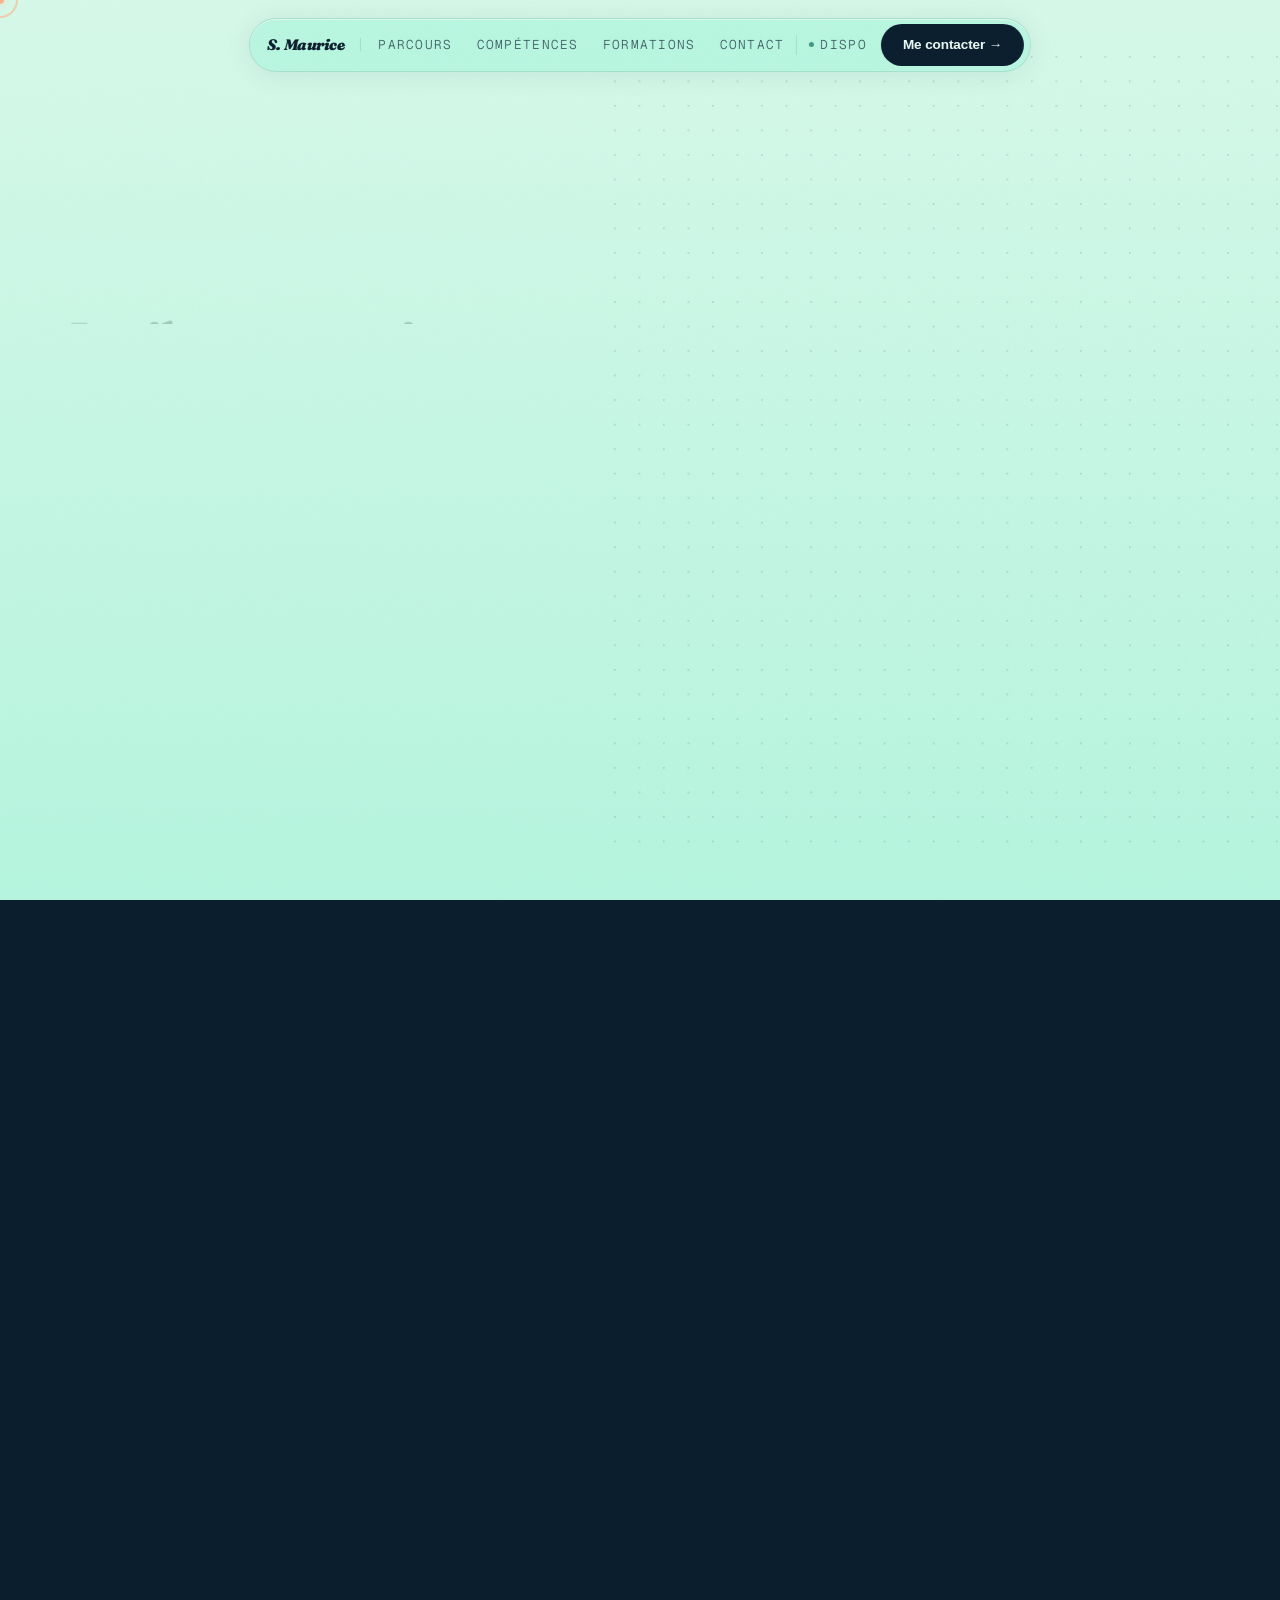
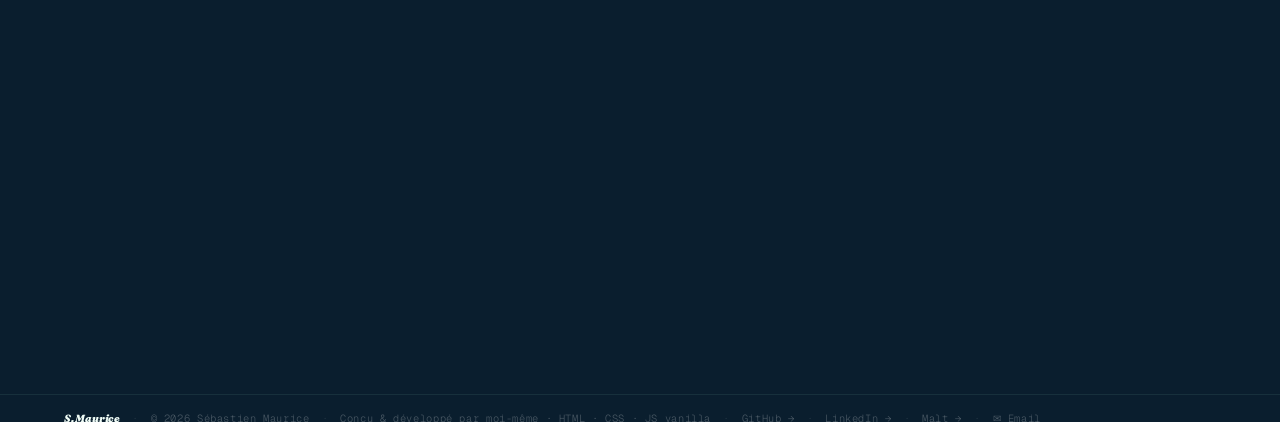
==== commit 3b599eca: "feat: fusion de chef-de-projet.html et agence-signaletique.html en une seule page chef-de-projet-dig" ====
--- a/agence-signaletique.html
+++ b/agence-signaletique.html
@@ -3,232 +3,18 @@
 <head>
 <meta charset="UTF-8"/>
 <meta name="viewport" content="width=device-width, initial-scale=1.0"/>
-<title>Sébastien Maurice · Chef de Projet Signalétique, Enseigne & Solutions Web · Communication Visuelle</title>
-<meta name="description" content="Sébastien Maurice · Chef de Projet Signalétique, Enseigne & Solutions Web · Communication Visuelle"/>
-<meta name="robots" content="index, follow"/>
-<link rel="canonical" href="https://sebastienmaurice.github.io/agence-signaletique.html"/>
-<meta property="og:type" content="website"/>
-<meta property="og:url" content="https://sebastienmaurice.github.io/agence-signaletique.html"/>
-<meta property="og:title" content="Sébastien Maurice · Chef de Projet Signalétique, Enseigne & Solutions Web"/>
-<meta property="og:description" content="Sébastien Maurice · Chef de Projet Signalétique, Enseigne & Solutions Web · Communication Visuelle"/>
-<meta property="og:image" content="https://sebastienmaurice.github.io/assets/img/hero/mint-bg-seb-dev.png"/>
-<meta name="twitter:card" content="summary_large_image"/>
-<meta name="twitter:title" content="Sébastien Maurice · Chef de Projet Signalétique, Enseigne & Solutions Web"/>
-<meta name="twitter:description" content="Sébastien Maurice · Chef de Projet Signalétique, Enseigne & Solutions Web · Communication Visuelle"/>
+<title>Sébastien Maurice · Chef de Projet Web, Digital & Signalétique</title>
+<meta http-equiv="refresh" content="0; url=chef-de-projet-digital-signaletique.html"/>
+<meta name="robots" content="noindex, follow"/>
+<link rel="canonical" href="https://sebastienmaurice.github.io/chef-de-projet-digital-signaletique.html"/>
 <link rel="icon" type="image/x-icon" href="assets/img/favicon/favicon.ico"/>
-<link rel="icon" type="image/png" sizes="32x32" href="assets/img/favicon/favicon-32x32.png"/>
-<link rel="icon" type="image/png" sizes="16x16" href="assets/img/favicon/favicon-16x16.png"/>
-<link rel="apple-touch-icon" sizes="180x180" href="assets/img/favicon/apple-touch-icon.png"/>
-<link rel="manifest" href="assets/img/favicon/site.webmanifest"/>
-<link rel="preconnect" href="https://fonts.googleapis.com"/>
-<link rel="preconnect" href="https://fonts.gstatic.com" crossorigin/>
-<link href="https://fonts.googleapis.com/css2?family=Fraunces:ital,opsz,wght@0,9..144,400;0,9..144,700;0,9..144,900;1,9..144,400&family=Cabinet+Grotesk:wght@400;700;900&family=Geist+Mono:wght@400;500&display=swap" rel="stylesheet"/>
-<link rel="stylesheet" href="css/style.css"/>
+<style>
+  body { font-family: sans-serif; background: #0a1e2e; color: #fff; display: flex; align-items: center; justify-content: center; min-height: 100vh; margin: 0; text-align: center; padding: 24px; }
+  a { color: #b5f4de; }
+</style>
 </head>
 <body>
-
-<div id="cur"></div>
-<div id="cring"></div>
-
-<a href="#main-content" class="skip-to-content">Aller au contenu principal</a>
-
-<nav class="sitenav" id="nav">
-  <span class="nav-logo">S. Maurice</span>
-  <div class="nav-sep"></div>
-  <div class="nav-links" id="navLinks">
-    <a href="#parcours">Parcours</a>
-    <a href="#competences">Compétences</a>
-    <a href="#formations">Formations</a>
-    <a href="#contact">Contact</a>
-  </div>
-  <button class="nav-burger" id="navBurger" aria-label="Ouvrir le menu" aria-expanded="false" aria-controls="navLinks">
-    <span></span><span></span><span></span>
-  </button>
-  <div class="nav-avail"><span class="pulse"></span>Dispo</div>
-  <a href="#contact" class="nav-cta">Me contacter →</a>
-</nav>
-
-<!-- HERO -->
-<section class="hero hero--alt-photo" id="top">
-  <div id="main-content"></div>
-  <div class="hero-inner">
-    <div class="hero-l">
-      <div class="hero-eyebrow">
-        <span class="hero-eyebrow-dot"></span>
-        <span class="hero-eyebrow-tag">Chef de Projet Signalétique, Enseigne & Solutions Web · Communication Visuelle</span>
-      </div>
-      <h1 class="hero-h1">
-        <span class="h1-line"><span class="h1-word">Je pilote vos projets</span></span>
-        <span class="h1-line"><span class="h1-word">signalétique et communication,</span></span>
-        <span class="h1-line"><span class="h1-word"><em style="color:var(--color-accent-warm);font-style:italic">de l'enseigne au chantier.</em></span></span>
-      </h1>
-      <p class="hero-desc">
-        <span class="hero-desc-lead">Responsable d'agence, <em>pilotage de production.</em></span>
-        Devis, production, pose - une gestion complète, du bureau d'études au chantier.
-      </p>
-      <div class="hero-kpis">
-        <div class="kpi"><span class="kpi-val">15<sup>ans</sup></span><span class="kpi-lbl">Terrain & atelier</span></div>
-        <div class="kpi"><span class="kpi-val">2</span><span class="kpi-lbl">Agences dirigées</span></div>
-        <div class="kpi"><span class="kpi-val">5<sup>+</sup></span><span class="kpi-lbl">Grands comptes</span></div>
-      </div>
-      <div class="hero-actions">
-        <a href="#parcours" class="btn-dark">Voir mon parcours →</a>
-        <a href="#contact" class="btn-outline-dark">Me contacter →</a>
-      </div>
-    </div>
-  </div>
-
-  <svg class="hero-circles" viewBox="0 0 760 900" xmlns="http://www.w3.org/2000/svg" preserveAspectRatio="xMidYMid meet">
-    <defs><pattern id="hdots" width="28" height="28" patternUnits="userSpaceOnUse"><circle cx="1" cy="1" r=".9" fill="rgba(10,30,46,.22)"/></pattern></defs>
-    <rect width="760" height="900" fill="url(#hdots)"/>
-  </svg>
-
-  <img
-    src="assets/img/hero/chef-de-projet-digital-et-signaletique-4-3.png"
-    alt="Sébastien Maurice, Chef de Projet Signalétique, Enseigne & Solutions Web"
-    class="hero-photo-card"
-    fetchpriority="high"
-    width="1375"
-    height="1071"
-  />
-  <a href="#parcours" class="hero-scroll" aria-label="Défiler vers la section suivante"><div class="scroll-line"></div><span>Scroll</span></a>
-</section>
-
-<!-- PARCOURS -->
-<section class="cv-sec" id="parcours" data-reveal>
-  <div class="sec-inner">
-  <div class="sec-label cv-sec-label">Parcours</div>
-  <div class="cv-top">
-    <div>
-      <h2 class="cv-title">Mon parcours.<br><span style="font-size:.82em;font-weight:300;opacity:.75">Signalétique, enseigne,</span><br><em>communication.</em></h2>
-      <p class="cv-subtitle" style="margin-top:16px">15 ans d'agence : devis, production, pose. Du bureau d'études au chantier, la signalétique et la communication visuelle sous tous leurs formats.</p>
-    </div>
-  </div>
-
-  <div class="profil-bento">
-
-    <div class="prest-card profil-bento-feature">
-      <span class="prest-badge prest-badge-coral">2022 – 2025</span>
-      <div class="prest-card-name">Fondateur, Agence HOZ · Signalétique, Print & Web</div>
-      <div class="prest-card-sub">Agence HOZ, Caudry (59) · Entreprise individuelle</div>
-      <p class="cvp-item-text" style="margin-top:10px">Création et développement de mon activité en autonomie complète : signalétique, covering, print/graphisme et solutions web. Pilotage de projets de A à Z pour des PME et agences : cadrage, production, livraison, relation client directe.</p>
-    </div>
-
-    <div class="prest-card">
-      <span class="prest-badge prest-badge-sand">2021 – 2022</span>
-      <div class="prest-card-name">PANO Sign'Service Group · Dechy</div>
-      <p class="cvp-item-text" style="margin-top:10px">Responsable d'Agence Signalétique, Communication & Web, rattaché au Directeur Régional Hauts-de-France. Cycle commercial complet (devis, négociation, BAT, facturation, relances), pilotage de production de A à Z : covering véhicule, enseignes, chantiers, PLV. Encadrement d'équipes.</p>
-      <div style="display:flex;flex-wrap:wrap;gap:6px;margin-top:14px">
-        <span class="profil-account-tag">McDonald's</span><span class="profil-account-tag">Bureau Vallée</span><span class="profil-account-tag">Groupe Lempereur</span><span class="profil-account-tag">Gur Kebab</span><span class="profil-account-tag">Mairie de Sin-le-Noble</span>
-      </div>
-    </div>
-
-    <div class="prest-card">
-      <span class="prest-badge prest-badge-sky">2016 – 2020</span>
-      <div class="prest-card-name">Alternativ' Uniforme · Caudry</div>
-      <p class="cvp-item-text" style="margin-top:10px">Vêtement professionnel : logos, broderie, flex, print grand format. Pilotage de la production graphique et de la présence web.</p>
-    </div>
-
-    <div class="prest-card">
-      <span class="prest-badge prest-badge-green">2014 – 2015</span>
-      <div class="prest-card-name">Thymep · Ligny-en-Cambrésis</div>
-      <p class="cvp-item-text" style="margin-top:10px">Responsable Pôle Infographie : maquettiste enseigne, logotype, prepress, print grand format, covering, bâches, kakemono, PLV, stand. Management d'une équipe de 6 personnes, prospection commerciale.</p>
-    </div>
-
-    <div class="prest-card">
-      <span class="prest-badge prest-badge-coral">2009 – 2015</span>
-      <div class="prest-card-name">Eloustick · Caudry</div>
-      <p class="cvp-item-text" style="margin-top:10px">Directeur d'Agence Digitale : communication, enseigne, signalétique. Supports imprimés, marquage textile, covering, illustrations vectorielles, logotypes, e-commerce (eloustick.com, fermé en 2015). E-réputation 5/5 maintenue 10 ans, acquisition 100% organique.</p>
-    </div>
-
-  </div>
-  </div>
-</section>
-
-<!-- COMPETENCES + FORMATIONS -->
-<section class="cv-sec" data-reveal>
-  <div class="sec-inner">
-  <div class="profil-side-by-side">
-    <div class="cv-card cv-card-front" id="competences" style="grid-column:auto;grid-row:auto;">
-      <div class="cvf-label">Compétences</div>
-      <div class="cvf-chips">
-        <span class="cvf-chip"><span class="cvf-chip-dot" style="background:#31A8FF"></span>Photoshop</span>
-        <span class="cvf-chip"><span class="cvf-chip-dot" style="background:#FF9A00"></span>Illustrator</span>
-        <span class="cvf-chip"><span class="cvf-chip-dot" style="background:#FF3366"></span>InDesign</span>
-        <span class="cvf-chip"><span class="cvf-chip-dot" style="background:var(--mint-400)"></span>BAT & pré-production</span>
-        <span class="cvf-chip"><span class="cvf-chip-dot" style="background:var(--mint-400)"></span>Print grand format</span>
-        <span class="cvf-chip"><span class="cvf-chip-dot" style="background:var(--mint-400)"></span>Gestion commerciale complète</span>
-        <span class="cvf-chip"><span class="cvf-chip-dot" style="background:var(--mint-400)"></span>Relation client</span>
-        <span class="cvf-chip"><span class="cvf-chip-dot" style="background:var(--mint-400)"></span>Encadrement d'équipe</span>
-      </div>
-      <div class="cvf-note">PAO · BAT · production · commercial - 15 ans d'agence, du devis à la pose</div>
-    </div>
-    <div class="cv-card cv-card-front" id="formations" style="grid-column:auto;grid-row:auto;">
-      <div class="cvf-label">Formations</div>
-      <div class="cvf-chips">
-        <span class="cvf-chip"><span class="cvf-chip-dot" style="background:var(--mint-400)"></span>Master 2 D.E.S.S.I.M · Paris VIII</span>
-        <span class="cvf-chip"><span class="cvf-chip-dot" style="background:var(--mint-400)"></span>Licence Design Graphique · Paris VIII</span>
-        <span class="cvf-chip"><span class="cvf-chip-dot" style="background:var(--mint-400)"></span>Titre Pro DWWM · O'Clock 2026</span>
-      </div>
-      <div class="cvf-note">Université Paris VIII · O'Clock - formation continue Développeur Web</div>
-    </div>
-  </div>
-  </div>
-</section>
-
-<!-- CONTACT -->
-<section class="cv-sec" data-reveal>
-  <div class="sec-inner">
-  <div class="cv-bottom-bar" id="contact">
-    <div class="cvb-left">
-      <div class="cvb-label"><span class="cvb-label-dot"></span>Disponible pour de nouveaux défis</div>
-      <h2 class="cvb-title">Créons quelque chose<br><em>d'exceptionnel ensemble.</em></h2>
-      <p class="cvb-desc">Je suis à la recherche d'opportunités où je peux apporter<br>mon expertise et contribuer à des projets ambitieux.</p>
-    </div>
-    <div class="cvb-sep-area">
-      <img class="cvb-img" src="assets/img/contact/img-contact-banner.jpg" alt="Sébastien Maurice" loading="lazy">
-    </div>
-    <div class="cvb-cards">
-      <a href="#" class="cvb-card cvb-card-mint" id="emailBtn">
-        <div class="cvb-card-content"><div class="cvb-card-title">Envoyez-moi un email</div><div class="cvb-card-sub" id="emailDisplay">cliquer pour révéler</div></div>
-        <div class="cvb-card-icon"><svg width="18" height="18" viewBox="0 0 24 24" fill="none" stroke="currentColor" stroke-width="1.8"><path d="M4 4h16c1.1 0 2 .9 2 2v12c0 1.1-.9 2-2 2H4c-1.1 0-2-.9-2-2V6c0-1.1.9-2 2-2z"/><polyline points="22,6 12,13 2,6"/></svg></div>
-      </a>
-      <a href="https://calendly.com/sebastienmaurice/prise-de-contact" target="_blank" rel="noopener" class="cvb-card cvb-card-dark">
-        <div class="cvb-card-content"><div class="cvb-card-title">Réservez un appel</div><div class="cvb-card-sub">15 min d'échange · Calendly</div></div>
-        <div class="cvb-card-icon"><svg width="18" height="18" viewBox="0 0 24 24" fill="none" stroke="currentColor" stroke-width="1.8"><rect x="3" y="4" width="18" height="18" rx="2"/><line x1="16" y1="2" x2="16" y2="6"/><line x1="8" y1="2" x2="8" y2="6"/><line x1="3" y1="10" x2="21" y2="10"/></svg></div>
-      </a>
-      <a href="https://www.linkedin.com/in/sebastien-maurice/" target="_blank" rel="noopener" class="cvb-card cvb-card-dark">
-        <div class="cvb-card-content"><div class="cvb-card-title">Me suivre sur LinkedIn</div><div class="cvb-card-sub">linkedin.com/in/sebastien-maurice</div></div>
-        <div class="cvb-card-icon"><svg width="18" height="18" viewBox="0 0 24 24" fill="currentColor"><path d="M20.45 20.45h-3.56v-5.57c0-1.33-.02-3.03-1.85-3.03-1.85 0-2.14 1.45-2.14 2.94v5.66H9.34V9h3.41v1.56h.05c.48-.9 1.64-1.85 3.37-1.85 3.6 0 4.27 2.37 4.27 5.46v6.28zM5.34 7.43a2.07 2.07 0 1 1 0-4.14 2.07 2.07 0 0 1 0 4.14zM7.12 20.45H3.56V9h3.56v11.45z"/></svg></div>
-      </a>
-      <a href="assets/cv/cv-sebastien-maurice-signaletique.pdf" download class="cvb-card cvb-card-dark">
-        <div class="cvb-card-content"><div class="cvb-card-title">Télécharger mon CV (PDF)</div><div class="cvb-card-sub">Chef de Projet Signalétique, Enseigne & Solutions Web</div></div>
-        <div class="cvb-card-icon"><svg width="18" height="18" viewBox="0 0 24 24" fill="none" stroke="currentColor" stroke-width="1.8"><path d="M21 15v4a2 2 0 0 1-2 2H5a2 2 0 0 1-2-2v-4"/><polyline points="7 10 12 15 17 10"/><line x1="12" y1="15" x2="12" y2="3"/></svg></div>
-      </a>
-    </div>
-  </div>
-  </div>
-</section>
-
-<!-- FOOTER -->
-<footer class="site-footer">
-  <div class="ft-bottom">
-    <span class="ft-logo">S. Maurice</span>
-    <span class="ft-sep-dot">·</span>
-    <span>© 2026 Sébastien Maurice</span>
-    <span class="ft-sep-dot">·</span>
-    <span>Conçu &amp; développé par moi-même · HTML · CSS · JS vanilla</span>
-    <span class="ft-sep-dot">·</span>
-    <a href="https://github.com/sebastienmaurice" target="_blank" rel="noopener">GitHub →</a>
-    <span class="ft-sep-dot">·</span>
-    <a href="https://www.linkedin.com/in/sebastien-maurice/" target="_blank" rel="noopener">LinkedIn →</a>
-    <span class="ft-sep-dot">·</span>
-    <a href="https://www.malt.fr/profile/semauri" target="_blank" rel="noopener">Malt →</a>
-    <span class="ft-sep-dot">·</span>
-    <a href="#" id="ftEmailBtn">✉ Email</a>
-  </div>
-</footer>
-
-<script src="js/main.js"></script>
+  <p>Cette page a fusionné avec la page Chef de Projet Web & Digital.<br>
+  Redirection vers <a href="chef-de-projet-digital-signaletique.html">ma page Chef de Projet Web, Digital &amp; Signalétique</a>…</p>
 </body>
 </html>
